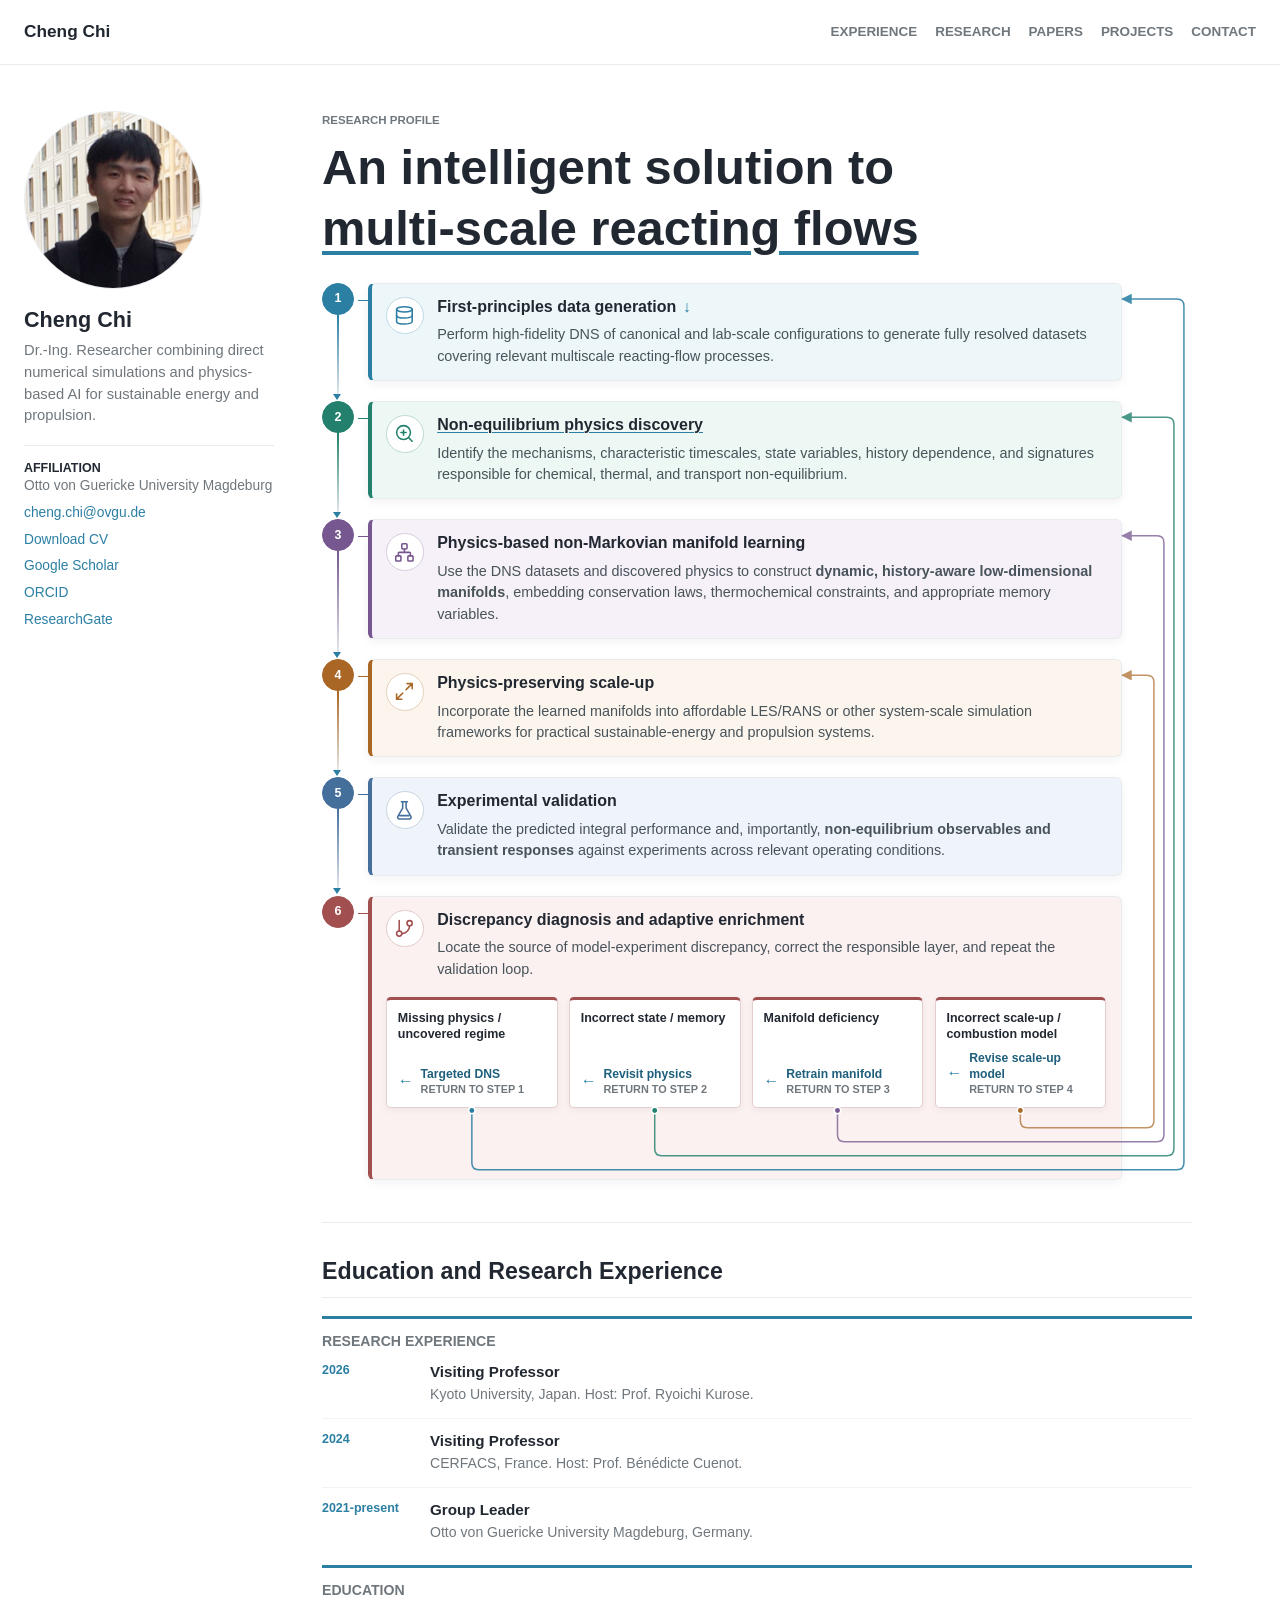
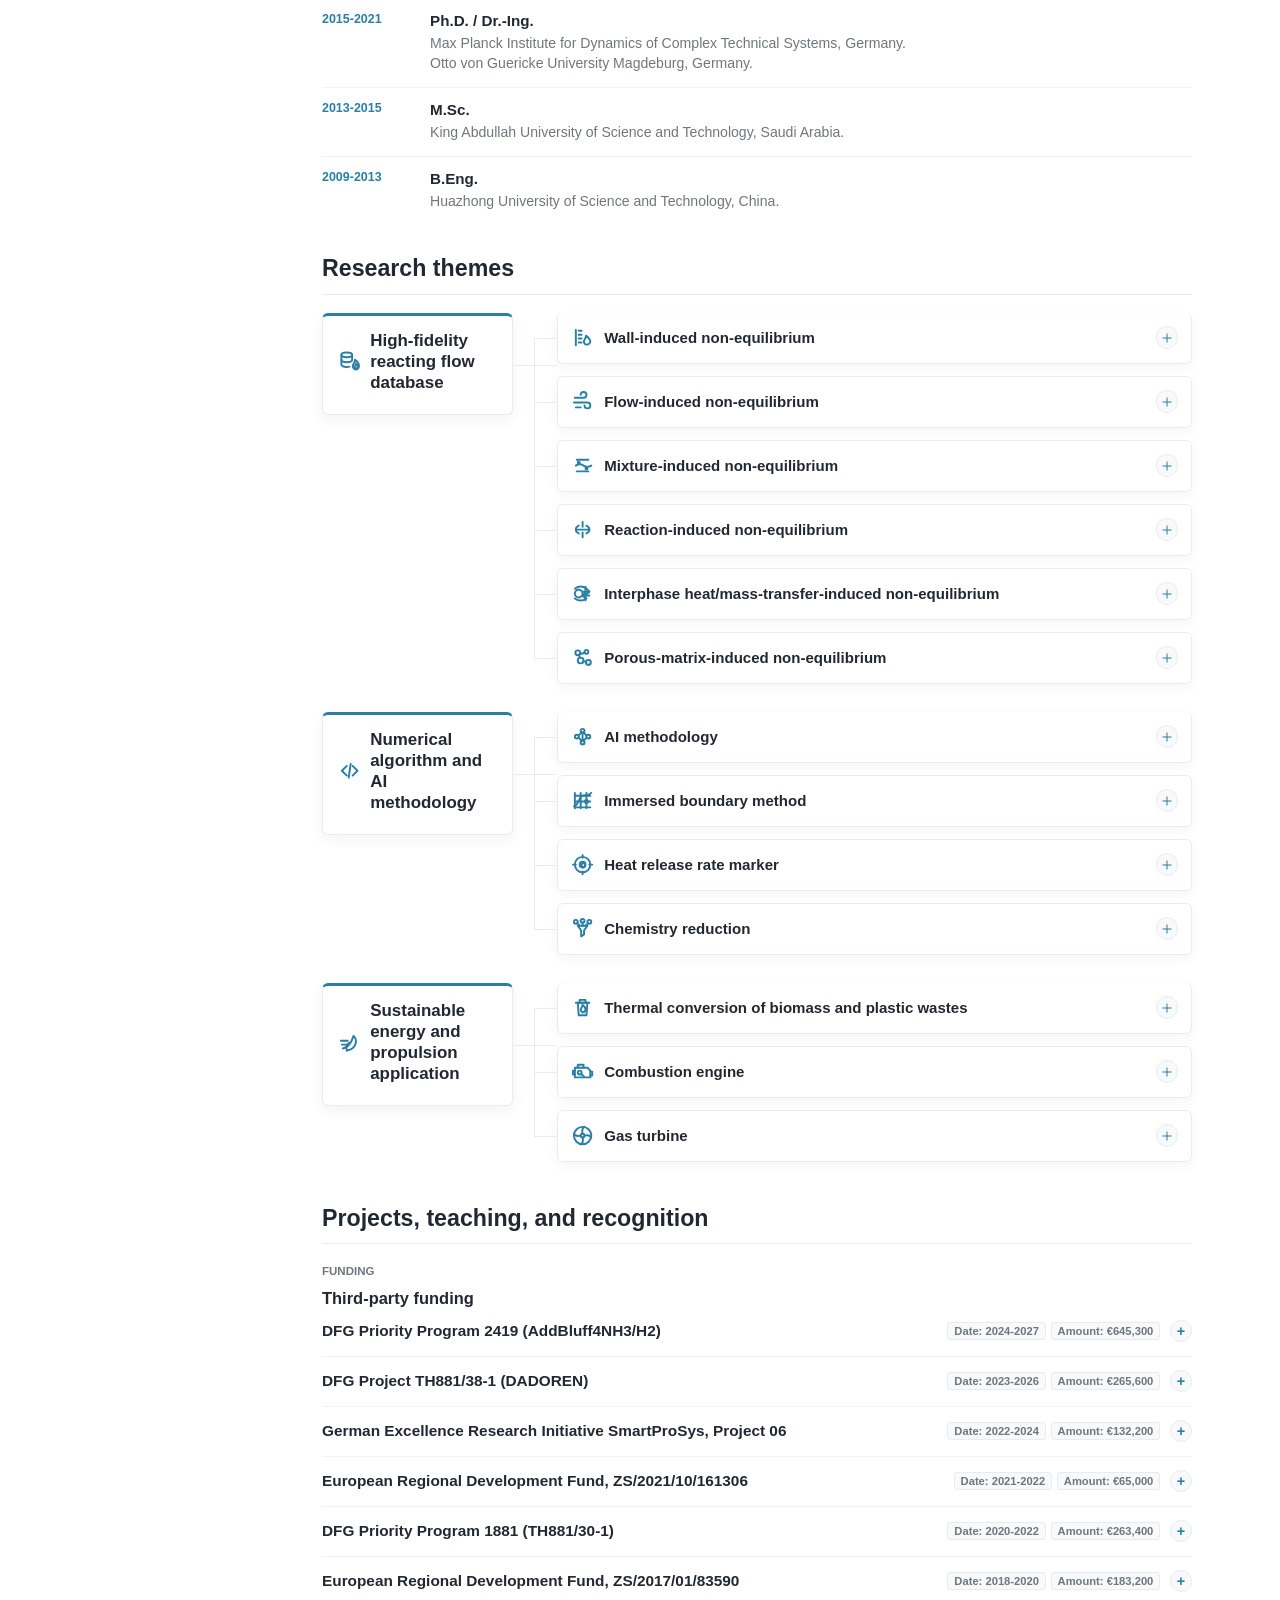
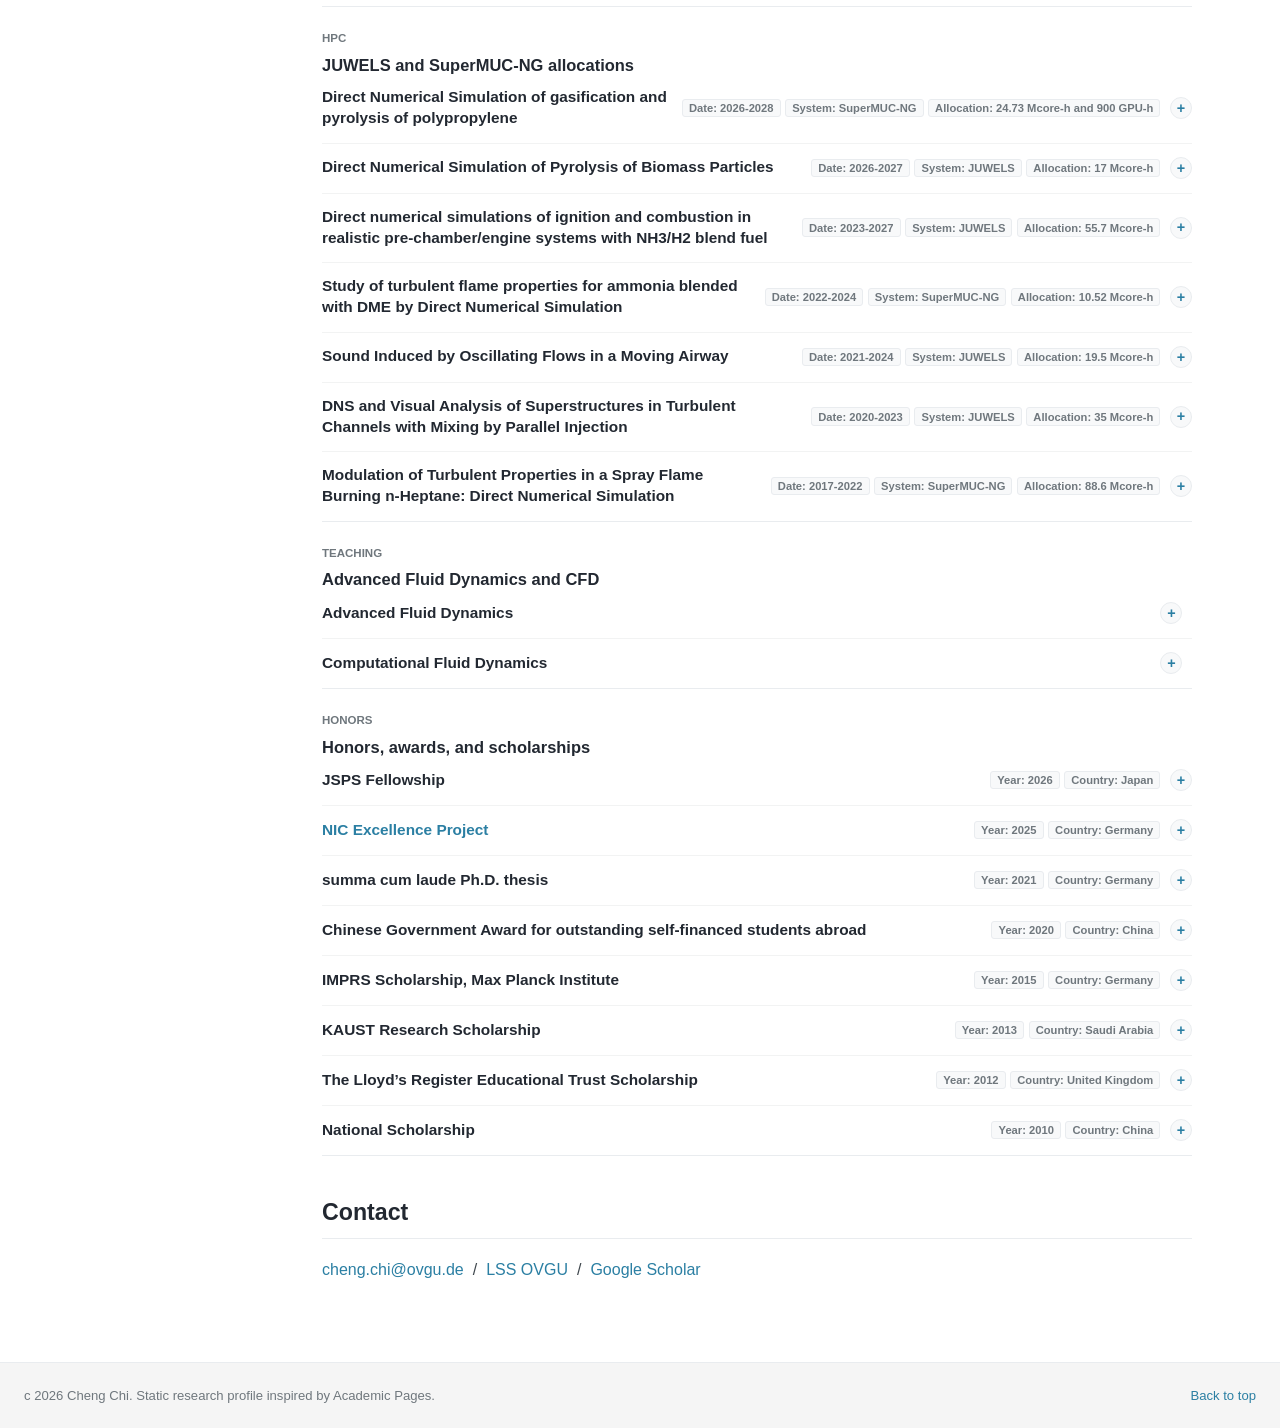
==== index.html @ 6d399048 "Remove methodology description Remove the introductory description beneath the Numerical algorithm a" ====
<!doctype html>
<html lang="en">
  <head>
    <meta charset="utf-8" />
    <meta name="viewport" content="width=device-width, initial-scale=1" />
    <title>Cheng Chi | AI-assisted Reacting Flows for Sustainable Energy and Propulsion</title>
    <meta
      name="description"
      content="Dr.-Ing. Cheng Chi develops AI-assisted approaches for reacting flows in sustainable energy and propulsion using direct numerical simulation, rare-event analysis, and physics-based AI."
    />
    <meta name="theme-color" content="#ffffff" />
    <meta property="og:title" content="Cheng Chi | AI-assisted Reacting Flows for Sustainable Energy and Propulsion" />
    <meta
      property="og:description"
      content="AI-assisted reacting-flow research combining high-fidelity simulation, non-equilibrium physics, and interpretable scientific AI."
    />
    <meta property="og:image" content="assets/profile-cheng-avatar-eye23.jpg?v=restored-20260811" />
    <link rel="stylesheet" href="styles.css?v=65" />
    <script src="script.js?v=69" defer></script>
  </head>
  <body>
    <svg class="icon-sprite" aria-hidden="true" focusable="false">
      <symbol id="icon-database-flow" viewBox="0 0 24 24">
        <ellipse cx="9" cy="5" rx="5.5" ry="2.5" />
        <path d="M3.5 5v5c0 1.4 2.5 2.5 5.5 2.5s5.5-1.1 5.5-2.5V5" />
        <path d="M3.5 10v5c0 1.4 2.5 2.5 5.5 2.5 1 0 1.9-.1 2.7-.4" />
        <path d="M17.5 20c-2.4-1.2-3-3.7-1.4-6 .9-1.2 1.5-2.3 1.4-4 2.5 1.8 4 4 4 6.3a4 4 0 0 1-4 3.7Z" />
        <path d="M17.8 19c-1-.7-1.1-1.9-.2-3.1.4-.6.8-1.1.8-1.8 1.1.9 1.7 1.8 1.7 2.8a2.1 2.1 0 0 1-2.3 2.1Z" />
      </symbol>
      <symbol id="icon-wall-flame" viewBox="0 0 24 24">
        <path d="M5 4v16" />
        <path d="M8 5h3M8 9h3M8 13h3M8 17h3" />
        <path d="M15 19c-1.7-1.1-2.2-3.1-.9-5.1.8-1.2 1.4-2.3 1.4-3.9 2.4 1.7 4.5 4 4.5 6.4A3.7 3.7 0 0 1 15 19Z" />
      </symbol>
      <symbol id="icon-particles" viewBox="0 0 24 24">
        <circle cx="9" cy="14" r="4" />
        <circle cx="17" cy="7" r="2" />
        <circle cx="18" cy="17" r="1.5" />
        <path d="M12.3 11.7 15.5 8.5M13 15.2l3.6 1" />
      </symbol>
      <symbol id="icon-interphase" viewBox="0 0 24 24">
        <circle cx="8" cy="12" r="4" />
        <path d="M15 5v14" />
        <path d="M4 7c4-3 8-3 12 0" />
        <path d="M4 17c4 3 8 3 12 0" />
        <path d="M12 10h7" />
        <path d="m16 7 3 3-3 3" />
        <path d="M19 14h-7" />
        <path d="m15 11-3 3 3 3" />
      </symbol>
      <symbol id="icon-flow" viewBox="0 0 24 24">
        <path d="M4 8h9a3 3 0 1 0-3-3" />
        <path d="M3 13h14a3 3 0 1 1-3 3" />
        <path d="M5 18h5" />
      </symbol>
      <symbol id="icon-mixture" viewBox="0 0 24 24">
        <path d="M6 6h12" />
        <path d="M5 12c3-2 5-2 8 0s5 2 8 0" />
        <path d="M6 18h12" />
        <circle cx="8" cy="9" r="1" />
        <circle cx="16" cy="15" r="1" />
      </symbol>
      <symbol id="icon-limit" viewBox="0 0 24 24">
        <path d="M12 4v5" />
        <path d="M12 15v5" />
        <path d="M5 12h14" />
        <path d="M8 8c-2 1-3 2.5-3 4s1 3 3 4" />
        <path d="M16 8c2 1 3 2.5 3 4s-1 3-3 4" />
      </symbol>
      <symbol id="icon-porous" viewBox="0 0 24 24">
        <circle cx="7" cy="7" r="2.5" />
        <circle cx="16" cy="6" r="2" />
        <circle cx="10" cy="15" r="3" />
        <circle cx="18" cy="17" r="2.5" />
        <path d="M9 8.5 14.2 7M8.4 9.2 9.2 12.2M12.8 15.7 15.8 16.4" />
      </symbol>
      <symbol id="icon-ai" viewBox="0 0 24 24">
        <circle cx="6" cy="12" r="2" />
        <circle cx="12" cy="6" r="2" />
        <circle cx="18" cy="12" r="2" />
        <circle cx="12" cy="18" r="2" />
        <path d="M8 11 11 7.5M13 7.5 16 11M8 13l3 3.5M13 16.5l3-3.5M12 8v8" />
      </symbol>
      <symbol id="icon-methods" viewBox="0 0 24 24">
        <path d="m9 7-5 5 5 5" />
        <path d="m15 7 5 5-5 5" />
        <path d="m13 5-2 14" />
      </symbol>
      <symbol id="icon-immersed-boundary" viewBox="0 0 24 24">
        <path d="M4 4v16M10 4v16M16 4v16M4 7h16M4 13h16M4 19h16" />
        <path d="M3 18c5-1 5-10 9-11 3-.8 5 1 9-3" />
        <circle cx="16" cy="13" r="1.6" />
      </symbol>
      <symbol id="icon-marker" viewBox="0 0 24 24">
        <circle cx="12" cy="12" r="8" />
        <circle cx="12" cy="12" r="3" />
        <path d="M12 2v3M12 19v3M2 12h3M19 12h3" />
        <path d="M12 15c-1.2-.8-1.5-2.2-.6-3.6.5-.7.8-1.3.8-2.1 1.4 1 2.3 2.2 2.3 3.4A2.5 2.5 0 0 1 12 15Z" />
      </symbol>
      <symbol id="icon-chemistry-reduction" viewBox="0 0 24 24">
        <circle cx="5" cy="5" r="2" />
        <circle cx="12" cy="4" r="2" />
        <circle cx="19" cy="5" r="2" />
        <path d="M6.5 6.4 9 9M12 6v3M17.5 6.4 15 9" />
        <path d="M7 9h10l-3.5 5v4l-3 2v-6Z" />
      </symbol>
      <symbol id="icon-application" viewBox="0 0 24 24">
        <path d="M5 19c4-1 7-4 9-8l2-5c2 2 3 5 2 8-1 4-5 7-9 7" />
        <path d="M9 21c-1-3 0-6 3-8" />
        <path d="M4 15h5" />
        <path d="M3 11h7" />
      </symbol>
      <symbol id="icon-waste-conversion" viewBox="0 0 24 24">
        <path d="M7 7h10l-1 13H8Z" />
        <path d="M9 7V4h6v3M5 7h14" />
        <path d="M12 17c-2-1.3-2.5-3.2-1.1-5 .7-.9 1-1.8 1-2.8 2 1.4 3.1 3 3.1 4.6 0 1.8-1.3 3.2-3 3.2Z" />
      </symbol>
      <symbol id="icon-engine" viewBox="0 0 24 24">
        <path d="M4 8h13l3 3v7H4Z" />
        <path d="M7 8V5h6v3M20 12h2v4h-2M4 11H2v4h2" />
        <circle cx="9" cy="13" r="2" />
        <path d="m10.5 14.5 3 2.5" />
      </symbol>
      <symbol id="icon-turbine" viewBox="0 0 24 24">
        <circle cx="12" cy="12" r="2" />
        <circle cx="12" cy="12" r="9" />
        <path d="M12 10c-1-4 0-6 2-7M14 12c4-1 6 0 7 2M12 14c1 4 0 6-2 7M10 12c-4 1-6 0-7-2" />
      </symbol>
    </svg>
    <a class="skip-link" href="#main">Skip to content</a>

    <header class="masthead site-header" data-header>
      <div class="masthead__inner-wrap">
        <a class="site-title" href="#top" aria-label="Cheng Chi home">
          Cheng Chi
        </a>

        <button class="nav-toggle" type="button" aria-expanded="false" aria-controls="site-nav" data-nav-toggle>
          <span class="nav-toggle-line"></span>
          <span class="nav-toggle-line"></span>
          <span class="nav-toggle-line"></span>
          <span class="visually-hidden">Menu</span>
        </button>

        <nav class="greedy-nav site-nav" id="site-nav" data-nav>
          <a href="#experience">Experience</a>
          <a href="#research">Research</a>
          <a href="#theme-publications">Papers</a>
          <a href="#projects">Projects</a>
          <a href="#contact">Contact</a>
        </nav>
      </div>
    </header>

    <main class="page-layout" id="main">
      <aside class="sidebar sticky" id="top" aria-label="Author profile">
        <div class="author__avatar">
          <img src="assets/profile-cheng-avatar-eye23.jpg?v=restored-20260811" alt="Portrait of Dr.-Ing. Cheng Chi" />
        </div>

        <div class="author__content">
          <h2 class="author__name">Cheng Chi</h2>
          <p class="author__bio">
            Dr.-Ing. Researcher combining direct numerical simulations and physics-based AI
            for sustainable energy and propulsion.
          </p>
        </div>

        <ul class="author__urls">
          <li><strong>Affiliation</strong><span>Otto von Guericke University Magdeburg</span></li>
          <li><a href="mailto:cheng.chi@ovgu.de">cheng.chi@ovgu.de</a></li>
          <li><a href="assets/Cheng-Chi-CV.pdf?v=restored-20260811">Download CV</a></li>
          <li><a href="https://scholar.google.com/citations?hl=en&amp;user=B3WmPUEAAAAJ">Google Scholar</a></li>
          <li><a href="https://orcid.org/0000-0002-8512-8876">ORCID</a></li>
          <li><a href="https://www.researchgate.net/profile/Cheng-Chi-20">ResearchGate</a></li>
        </ul>
      </aside>

      <article class="page archive">
        <header class="page__header">
          <p class="page__meta">Research profile</p>
          <h1 class="page__title">
            An intelligent solution to
            <button
              class="definition-trigger definition-trigger--title"
              type="button"
              aria-expanded="false"
              aria-controls="multiscale-definition"
              data-definition-trigger
            >
              multi-scale reacting flows
            </button>
          </h1>
          <div
            class="definition-popover definition-popover--profile"
            id="multiscale-definition"
            role="note"
            data-definition-panel
            hidden
          >
            <p>
              Reactive flow constitutes the physical foundation for
              <strong class="definition-highlight">sustainable energy and propulsion</strong>.
              Its multiscale nature introduces non-equilibrium processes that generate intermittent rare
              events, including extinction, reignition, abnormal pollutant emissions, extreme curvature,
              strain, and burning rates, making prediction and modeling especially challenging.
            </p>
          </div>
          <ol class="research-workflow" aria-label="Closed-loop research workflow">
            <li id="workflow-step-1">
              <span class="research-workflow__number">1</span>
              <a class="research-workflow__content research-workflow__content--link" href="#theme-noneq">
                <span class="research-workflow__icon" aria-hidden="true">
                  <svg viewBox="0 0 24 24" focusable="false"><ellipse cx="12" cy="5" rx="9" ry="3"></ellipse><path d="M3 5v14c0 1.7 4 3 9 3s9-1.3 9-3V5"></path><path d="M3 12c0 1.7 4 3 9 3s9-1.3 9-3"></path></svg>
                </span>
                <h2>First-principles data generation</h2>
                <p>Perform high-fidelity DNS of canonical and lab-scale configurations to generate fully resolved datasets covering relevant multiscale reacting-flow processes.</p>
              </a>
            </li>
            <li id="workflow-step-2">
              <span class="research-workflow__number">2</span>
              <div class="research-workflow__content">
                <span class="research-workflow__icon" aria-hidden="true">
                  <svg viewBox="0 0 24 24" focusable="false"><circle cx="11" cy="11" r="8"></circle><path d="m21 21-4.3-4.3"></path><path d="M8 11h6M11 8v6"></path></svg>
                </span>
                <h2>
                  <button
                    class="definition-trigger definition-trigger--workflow"
                    type="button"
                    aria-expanded="false"
                    aria-controls="nonequilibrium-definition"
                    data-definition-trigger
                  >
                    Non-equilibrium physics discovery
                  </button>
                </h2>
                <p>Identify the mechanisms, characteristic timescales, state variables, history dependence, and signatures responsible for chemical, thermal, and transport non-equilibrium.</p>
                <div
                  class="definition-popover definition-popover--workflow"
                  id="nonequilibrium-definition"
                  role="note"
                  data-definition-panel
                  hidden
                >
                  <p>
                    <strong>Non-equilibrium reacting flows:</strong> the fast-reaction (chemical-equilibrium)
                    assumption fails when the timescale of another physical process, such as convection or
                    diffusion, becomes comparable to or smaller than the flame timescale.
                  </p>
                  <figure class="definition-figure">
                    <img
                      src="assets/nonequilibrium-explanation.png?v=restored-20260811"
                      alt="Conceptual diagram showing turbulence, wall heat loss, pressure waves, spray mixing, flame state, chemical response, equilibrium manifold, non-equilibrium state, and forcing versus chemical timescales."
                    />
                  </figure>
                </div>
              </div>
            </li>
            <li id="workflow-step-3">
              <span class="research-workflow__number">3</span>
              <div class="research-workflow__content">
                <span class="research-workflow__icon" aria-hidden="true">
                  <svg viewBox="0 0 24 24" focusable="false"><rect x="9" y="2" width="6" height="6" rx="1"></rect><rect x="2" y="16" width="6" height="6" rx="1"></rect><rect x="16" y="16" width="6" height="6" rx="1"></rect><path d="M12 8v4M5 16v-3a1 1 0 0 1 1-1h12a1 1 0 0 1 1 1v3"></path></svg>
                </span>
                <h2>Physics-based non-Markovian manifold learning</h2>
                <p>Use the DNS datasets and discovered physics to construct <strong>dynamic, history-aware low-dimensional manifolds</strong>, embedding conservation laws, thermochemical constraints, and appropriate memory variables.</p>
              </div>
            </li>
            <li id="workflow-step-4">
              <span class="research-workflow__number">4</span>
              <div class="research-workflow__content">
                <span class="research-workflow__icon" aria-hidden="true">
                  <svg viewBox="0 0 24 24" focusable="false"><path d="M15 3h6v6M9 21H3v-6M21 3l-7 7M3 21l7-7"></path></svg>
                </span>
                <h2>Physics-preserving scale-up</h2>
                <p>Incorporate the learned manifolds into affordable LES/RANS or other system-scale simulation frameworks for practical sustainable-energy and propulsion systems.</p>
              </div>
            </li>
            <li>
              <span class="research-workflow__number">5</span>
              <div class="research-workflow__content">
                <span class="research-workflow__icon" aria-hidden="true">
                  <svg viewBox="0 0 24 24" focusable="false"><path d="M10 2v7.3L4.5 19a2 2 0 0 0 1.75 3h11.5a2 2 0 0 0 1.75-3L14 9.3V2"></path><path d="M8.5 2h7M6.5 18h11"></path></svg>
                </span>
                <h2>Experimental validation</h2>
                <p>Validate the predicted integral performance and, importantly, <strong>non-equilibrium observables and transient responses</strong> against experiments across relevant operating conditions.</p>
              </div>
            </li>
            <li class="research-workflow__diagnosis">
              <span class="research-workflow__number">6</span>
              <div class="research-workflow__content">
                <span class="research-workflow__icon" aria-hidden="true">
                  <svg viewBox="0 0 24 24" focusable="false"><path d="M6 3v12"></path><circle cx="6" cy="18" r="3"></circle><circle cx="18" cy="6" r="3"></circle><path d="M18 9a9 9 0 0 1-9 9"></path></svg>
                </span>
                <h2>Discrepancy diagnosis and adaptive enrichment</h2>
                <p>Locate the source of model-experiment discrepancy, correct the responsible layer, and repeat the validation loop.</p>
                <ul class="research-workflow__branches" aria-label="Corrective branches">
                  <li data-loop-return="workflow-step-1">
                    <strong>Missing physics / uncovered regime</strong>
                    <a class="research-workflow__return" href="#workflow-step-1" aria-label="Targeted DNS; return to Step 1">
                      <span class="research-workflow__return-action">Targeted DNS</span>
                      <span class="research-workflow__return-target">Return to Step 1</span>
                    </a>
                  </li>
                  <li data-loop-return="workflow-step-2">
                    <strong>Incorrect state / memory</strong>
                    <a class="research-workflow__return" href="#workflow-step-2" aria-label="Revisit physics; return to Step 2">
                      <span class="research-workflow__return-action">Revisit physics</span>
                      <span class="research-workflow__return-target">Return to Step 2</span>
                    </a>
                  </li>
                  <li data-loop-return="workflow-step-3">
                    <strong>Manifold deficiency</strong>
                    <a class="research-workflow__return" href="#workflow-step-3" aria-label="Retrain manifold; return to Step 3">
                      <span class="research-workflow__return-action">Retrain manifold</span>
                      <span class="research-workflow__return-target">Return to Step 3</span>
                    </a>
                  </li>
                  <li data-loop-return="workflow-step-4">
                    <strong>Incorrect scale-up / combustion model</strong>
                    <a class="research-workflow__return" href="#workflow-step-4" aria-label="Revise scale-up model; return to Step 4">
                      <span class="research-workflow__return-action">Revise scale-up model</span>
                      <span class="research-workflow__return-target">Return to Step 4</span>
                    </a>
                  </li>
                </ul>
              </div>
            </li>
          </ol>
        </header>

        <section class="page__content profile-summary" id="experience" aria-labelledby="experience-title">
          <h2 id="experience-title" class="archive__subtitle">Education and Research Experience</h2>
          <div class="profile-timeline-grid">
            <section class="profile-timeline" aria-labelledby="research-experience-title">
              <p class="taxonomy-card__label" id="research-experience-title">Research experience</p>
              <ol class="profile-timeline__list">
                <li>
                  <span class="profile-timeline__date">2026</span>
                  <div>
                    <h3>Visiting Professor</h3>
                    <p>Kyoto University, Japan. Host: Prof. Ryoichi Kurose.</p>
                  </div>
                </li>
                <li>
                  <span class="profile-timeline__date">2024</span>
                  <div>
                    <h3>Visiting Professor</h3>
                    <p>CERFACS, France. Host: Prof. Bénédicte Cuenot.</p>
                  </div>
                </li>
                <li>
                  <span class="profile-timeline__date">2021-present</span>
                  <div>
                    <h3>Group Leader</h3>
                    <p>Otto von Guericke University Magdeburg, Germany.</p>
                  </div>
                </li>
              </ol>
            </section>

            <section class="profile-timeline" aria-labelledby="education-title">
              <p class="taxonomy-card__label" id="education-title">Education</p>
              <ol class="profile-timeline__list">
                <li>
                  <span class="profile-timeline__date">2015-2021</span>
                  <div>
                    <h3>Ph.D. / Dr.-Ing.</h3>
                    <p>Max Planck Institute for Dynamics of Complex Technical Systems, Germany.</p>
                    <p>Otto von Guericke University Magdeburg, Germany.</p>
                  </div>
                </li>
                <li>
                  <span class="profile-timeline__date">2013-2015</span>
                  <div>
                    <h3>M.Sc.</h3>
                    <p>King Abdullah University of Science and Technology, Saudi Arabia.</p>
                  </div>
                </li>
                <li>
                  <span class="profile-timeline__date">2009-2013</span>
                  <div>
                    <h3>B.Eng.</h3>
                    <p>Huazhong University of Science and Technology, China.</p>
                  </div>
                </li>
              </ol>
            </section>
          </div>
        </section>

        <section class="page__content" id="research" aria-labelledby="research-title">
          <h2 id="research-title" class="archive__subtitle">Research themes</h2>

          <div class="research-map" aria-label="Structured research themes">
            <section class="research-domain research-domain--primary" aria-labelledby="theme-noneq">
              <div class="research-domain__header">
                <h3 id="theme-noneq" class="theme-title">
                  <svg class="theme-icon" aria-hidden="true"><use href="#icon-database-flow"></use></svg>
                  High-fidelity reacting flow database
                </h3>
              </div>

              <div class="research-branches research-branches--papers" id="theme-publications" aria-label="Non-equilibrium process categories with journal articles">
                <article class="research-branch research-branch--with-papers" id="theme-wall-flame">
                  <p class="research-branch__axis">Wall-induced non-equilibrium</p>
                  <div class="research-branch__heading">
                    <svg class="theme-icon" aria-hidden="true"><use href="#icon-wall-flame"></use></svg>
                    <span class="research-branch__icon-rule" aria-hidden="true"></span>
                    <div class="research-branch__heading-text">
                      <h4>Flame-wall interactions</h4>
                      <p><span>Small timescale:</span> wall thermal diffusion.</p>
                    </div>
                  </div>
                  <figure class="research-branch__media">
                    <img
                      src="assets/reactchannel-flame-wall.webp?v=restored-20260811"
                      alt="Animated simulation of a turbulent reacting channel flame interacting with walls."
                      loading="lazy"
                      decoding="async"
                    />
                  </figure>
                  <p class="research-branch__resource">
                    <a href="https://blastnet.github.io/premixdflame_nh3h2air_quenching" target="_blank" rel="noopener">
                      BLASTNet NH3/H2/air flame-quenching dataset
                    </a>
                  </p>
                  <details class="theme-papers" aria-label="Flame-wall interaction journal articles">
                    <summary class="theme-papers__summary">Journal articles <span>7</span></summary>
                    <div class="list__item"><article class="archive__item" data-paper-index="1"><p class="page__meta">2026</p><h5 class="archive__item-title">Turbulent flame-wall interaction: dynamics of flame thickness and combustion regime.</h5><p class="archive__item-excerpt"><em>Journal of Fluid Mechanics</em>. <a class="paper-link" href="https://doi.org/10.1017/jfm.2026.11189" target="_blank" rel="noopener">Paper</a></p></article></div>
                    <div class="list__item"><article class="archive__item" data-paper-index="2"><p class="page__meta">2025</p><h5 class="archive__item-title">A flame marker for ammonia/hydrogen/air premixed flames during flame/wall interactions.</h5><p class="archive__item-excerpt"><em>Proceedings of the Combustion Institute</em>. <a class="paper-link" href="https://doi.org/10.1016/j.proci.2025.105935" target="_blank" rel="noopener">Paper</a></p></article></div>
                    <div class="list__item"><article class="archive__item" data-paper-index="4"><p class="page__meta">2024</p><h5 class="archive__item-title">Flame dynamic insights into emission characteristics of NH3/H2/air combustion in turbulent boundary layers.</h5><p class="archive__item-excerpt"><em>Combustion and Flame</em>. <a class="paper-link" href="https://doi.org/10.1016/j.combustflame.2024.113723" target="_blank" rel="noopener">Paper</a></p></article></div>
                    <div class="list__item"><article class="archive__item" data-paper-index="5"><p class="page__meta">2024</p><h5 class="archive__item-title">Effect of differential diffusion on head-on quenching of premixed NH3/H2/air flames within turbulent boundary layers.</h5><p class="archive__item-excerpt"><em>Proceedings of the Combustion Institute</em>. <a class="paper-link" href="https://doi.org/10.1016/j.proci.2024.105276" target="_blank" rel="noopener">Paper</a></p></article></div>
                    <div class="list__item"><article class="archive__item" data-paper-index="3"><p class="page__meta">2025</p><h5 class="archive__item-title">A numerical study of the stagnation flow premixed lean hydrogen/air flame stabilized at the wall with the focus on NO emission and flame-solid interaction.</h5><p class="archive__item-excerpt"><em>Journal of Thermal Science</em>. <a class="paper-link" href="https://scholar.google.com/scholar?q=%22A+numerical+study+of+the+stagnation+flow+premixed+lean+hydrogen%2Fair+flame+stabilized+at+the+wall+with+the+focus+on+NO+emission+and+flame-solid+interaction%22" target="_blank" rel="noopener">Paper</a></p></article></div>
                    <div class="list__item"><article class="archive__item" data-paper-index="6"><p class="page__meta">2023</p><h5 class="archive__item-title">Numerical investigation on the Head-on Quenching (HoQ) of laminar premixed lean to stoichiometric ammonia-hydrogen-air flames.</h5><p class="archive__item-excerpt"><em>Flow, Turbulence and Combustion</em>. <a class="paper-link" href="https://scholar.google.com/scholar?q=%22Numerical+investigation+on+the+Head-on+Quenching+of+laminar+premixed+lean+to+stoichiometric+ammonia-hydrogen-air+flames%22" target="_blank" rel="noopener">Paper</a></p></article></div>
                    <div class="list__item"><article class="archive__item" data-paper-index="12"><p class="page__meta">2023</p><h5 class="archive__item-title">Interaction of a turbulent flame with the very-large-scale structures in a channel flow.</h5><p class="archive__item-excerpt"><em>European Journal of Mechanics / B Fluids</em>. <a class="paper-link" href="https://doi.org/10.1016/j.euromechflu.2023.05.008" target="_blank" rel="noopener">Paper</a></p></article></div>
                  </details>
                </article>

                <article class="research-branch research-branch--with-papers" id="theme-flow">
                  <p class="research-branch__axis">Flow-induced non-equilibrium</p>
                  <div class="research-branch__heading">
                    <svg class="theme-icon" aria-hidden="true"><use href="#icon-flow"></use></svg>
                    <span class="research-branch__icon-rule" aria-hidden="true"></span>
                    <div class="research-branch__heading-text">
                      <h4>High-Karlovitz-number flames</h4>
                      <p><span>Small timescale:</span> Kolmogorov-scale turbulent motion.</p>
                    </div>
                  </div>
                  <figure class="research-branch__media research-branch__media--movies high-ka-movies" aria-label="High- and low-Karlovitz flame evolution at different Reynolds numbers">
                    <div class="high-ka-movies__grid">
                      <div class="high-ka-movies__item high-ka-movies__item--high-high">
                        <img src="assets/high-ka-movies/highka-highre.webp?v=restored-20260811" alt="High-Karlovitz, high-Reynolds-number flame evolution." loading="lazy" decoding="async" />
                        <span>High Ka / High Re</span>
                      </div>
                      <div class="high-ka-movies__item high-ka-movies__item--high-low">
                        <img src="assets/high-ka-movies/highka-lowre.webp?v=restored-20260811" alt="High-Karlovitz, low-Reynolds-number flame evolution." loading="lazy" decoding="async" />
                        <span>High Ka / Low Re</span>
                      </div>
                      <div class="high-ka-movies__item high-ka-movies__item--low-high">
                        <img src="assets/high-ka-movies/lowka-highre.webp?v=restored-20260811" alt="Low-Karlovitz, high-Reynolds-number flame evolution." loading="lazy" decoding="async" />
                        <span>Low Ka / High Re</span>
                      </div>
                      <div class="high-ka-movies__item high-ka-movies__item--low-low">
                        <img src="assets/high-ka-movies/lowka-lowre.webp?v=restored-20260811" alt="Low-Karlovitz, low-Reynolds-number flame evolution." loading="lazy" decoding="async" />
                        <span>Low Ka / Low Re</span>
                      </div>
                    </div>
                  </figure>
                  <details class="theme-papers" aria-label="Flow-induced non-equilibrium journal articles">
                    <summary class="theme-papers__summary">Journal articles <span>7</span></summary>
                    <div class="list__item"><article class="archive__item" data-paper-index="19"><p class="page__meta">2026</p><h5 class="archive__item-title">Local extinction characteristics of turbulent premixed H2/air flame under sub-atmospheric pressure conditions: a DNS study.</h5><p class="archive__item-excerpt"><em>Combustion and Flame</em>. <a class="paper-link" href="https://doi.org/10.1016/j.combustflame.2025.114580" target="_blank" rel="noopener">Paper</a></p></article></div>
                    <div class="list__item"><article class="archive__item" data-paper-index="18"><p class="page__meta">2022</p><h5 class="archive__item-title">Effects of molecular diffusion modeling on turbulent premixed NH3/H2/air flames.</h5><p class="archive__item-excerpt"><em>Proceedings of the Combustion Institute</em>. <a class="paper-link" href="https://doi.org/10.1016/j.proci.2022.08.074" target="_blank" rel="noopener">Paper</a></p></article></div>
                    <div class="list__item"><article class="archive__item" data-paper-index="25"><p class="page__meta">2018</p><h5 class="archive__item-title">Direct numerical simulations of hotspot-induced ignition in homogeneous hydrogen-air pre-mixtures and ignition spot tracking.</h5><p class="archive__item-excerpt"><em>Flow, Turbulence and Combustion</em>. <a class="paper-link" href="https://scholar.google.com/scholar?q=%22Direct+numerical+simulations+of+hotspot-induced+ignition+in+homogeneous+hydrogen-air+pre-mixtures+and+ignition+spot+tracking%22" target="_blank" rel="noopener">Paper</a></p></article></div>
                    <div class="list__item"><article class="archive__item" data-paper-index="11"><p class="page__meta">2025</p><h5 class="archive__item-title">Detached eddy simulation (DES) of a turbulent premixed flame stabilized on a bluff body.</h5><p class="archive__item-excerpt"><em>Proceedings in Applied Mathematics and Mechanics</em>. <a class="paper-link" href="https://scholar.google.com/scholar?q=%22Detached+eddy+simulation+of+a+turbulent+premixed+flame+stabilized+on+a+bluff+body%22" target="_blank" rel="noopener">Paper</a></p></article></div>
                    <div class="list__item"><article class="archive__item" data-paper-index="21"><p class="page__meta">2024</p><h5 class="archive__item-title">Effects of cryogenic temperature on turbulent premixed hydrogen/air flames.</h5><p class="archive__item-excerpt"><em>Proceedings of the Combustion Institute</em>. <a class="paper-link" href="https://doi.org/10.1016/j.proci.2024.105749" target="_blank" rel="noopener">Paper</a></p></article></div>
                    <div class="list__item"><article class="archive__item" data-paper-index="22"><p class="page__meta">2024</p><h5 class="archive__item-title">Direct numerical simulations of turbulent premixed cool flames: Global and local flame dynamics analysis.</h5><p class="archive__item-excerpt"><em>Combustion and Flame</em>. <a class="paper-link" href="https://doi.org/10.1016/j.combustflame.2024.113759" target="_blank" rel="noopener">Paper</a></p></article></div>
                    <div class="list__item"><article class="archive__item" data-paper-index="23"><p class="page__meta">2024</p><h5 class="archive__item-title">Temperature effect on turbulent burning velocity of lean premixed hydrogen/air flames.</h5><p class="archive__item-excerpt"><em>Physics of Fluids</em>. <a class="paper-link" href="https://scholar.google.com/scholar?q=%22Temperature+effect+on+turbulent+burning+velocity+of+lean+premixed+hydrogen%2Fair+flames%22" target="_blank" rel="noopener">Paper</a></p></article></div>
                  </details>
                </article>

                <article class="research-branch research-branch--with-papers" id="theme-mixture">
                  <p class="research-branch__axis">Mixture-induced non-equilibrium</p>
                  <div class="research-branch__heading">
                    <svg class="theme-icon" aria-hidden="true"><use href="#icon-mixture"></use></svg>
                    <span class="research-branch__icon-rule" aria-hidden="true"></span>
                    <div class="research-branch__heading-text">
                      <h4>Stratified flames</h4>
                      <p><span>Small timescale:</span> species and molecular diffusion.</p>
                    </div>
                  </div>
                  <figure class="research-branch__media research-branch__media--movies stratified-movies" aria-label="Evolution of five stratified-flame cases">
                    <div class="stratified-movies__grid">
                      <div class="stratified-movies__item">
                        <video src="assets/stratified-movies/case-a.mp4?v=restored-20260811" autoplay muted loop playsinline preload="metadata" aria-label="Stratified flame Case A"></video>
                        <span>Case A</span>
                      </div>
                      <div class="stratified-movies__item">
                        <video src="assets/stratified-movies/case-b.mp4?v=restored-20260811" autoplay muted loop playsinline preload="metadata" aria-label="Stratified flame Case B"></video>
                        <span>Case B</span>
                      </div>
                      <div class="stratified-movies__item">
                        <video src="assets/stratified-movies/case-c.mp4?v=restored-20260811" autoplay muted loop playsinline preload="metadata" aria-label="Stratified flame Case C"></video>
                        <span>Case C</span>
                      </div>
                      <div class="stratified-movies__item">
                        <video src="assets/stratified-movies/case-d.mp4?v=restored-20260811" autoplay muted loop playsinline preload="metadata" aria-label="Stratified flame Case D"></video>
                        <span>Case D</span>
                      </div>
                      <div class="stratified-movies__item">
                        <video src="assets/stratified-movies/case-e.mp4?v=restored-20260811" autoplay muted loop playsinline preload="metadata" aria-label="Stratified flame Case E"></video>
                        <span>Case E</span>
                      </div>
                    </div>
                  </figure>
                  <details class="theme-papers" aria-label="Mixture-induced non-equilibrium journal articles">
                    <summary class="theme-papers__summary">Journal articles <span>4</span></summary>
                    <div class="list__item"><article class="archive__item" data-paper-index="15"><p class="page__meta">2025</p><h5 class="archive__item-title">Reactivity stratified flame to enhance ammonia combustion with hydrogen: Effects of temperature, pressure, downstream mixture, and molecular diffusion.</h5><p class="archive__item-excerpt"><em>Proceedings of the Combustion Institute</em>. <a class="paper-link" href="https://doi.org/10.1016/j.proci.2025.105907" target="_blank" rel="noopener">Paper</a></p></article></div>
                    <div class="list__item"><article class="archive__item" data-paper-index="16"><p class="page__meta">2024</p><h5 class="archive__item-title">Revisiting performance of reactivity stratification with hydrogen addition for ammonia combustion.</h5><p class="archive__item-excerpt"><em>Proceedings of the Combustion Institute</em>. <a class="paper-link" href="https://doi.org/10.1016/j.proci.2024.105381" target="_blank" rel="noopener">Paper</a></p></article></div>
                    <div class="list__item"><article class="archive__item" data-paper-index="17"><p class="page__meta">2023</p><h5 class="archive__item-title">DNS study on reactivity stratification with prechamber H2/air turbulent jet flame to enhance NH3/air combustion in gas engines.</h5><p class="archive__item-excerpt"><em>Fuel</em>. <a class="paper-link" href="https://doi.org/10.1016/j.fuel.2023.128387" target="_blank" rel="noopener">Paper</a></p></article></div>
                    <div class="list__item"><article class="archive__item" data-paper-index="24"><p class="page__meta">2022</p><h5 class="archive__item-title">Transient ignition of premixed methane/air mixtures by a pre-chamber hot jet: A DNS study.</h5><p class="archive__item-excerpt"><em>Flow, Turbulence and Combustion</em>. <a class="paper-link" href="https://scholar.google.com/scholar?q=%22Transient+ignition+of+premixed+methane%2Fair+mixtures+by+a+pre-chamber+hot+jet%3A+A+DNS+study%22" target="_blank" rel="noopener">Paper</a></p></article></div>
                  </details>
                </article>

                <article class="research-branch research-branch--with-papers" id="theme-reaction">
                  <p class="research-branch__axis">Reaction-induced non-equilibrium</p>
                  <div class="research-branch__heading">
                    <svg class="theme-icon" aria-hidden="true"><use href="#icon-limit"></use></svg>
                    <span class="research-branch__icon-rule" aria-hidden="true"></span>
                    <div class="research-branch__heading-text">
                      <h4>Flames near flammability limits</h4>
                      <p><span>Large timescale:</span> flame propagation.</p>
                    </div>
                  </div>
                  <details class="theme-papers" aria-label="Reaction-induced non-equilibrium journal articles">
                    <summary class="theme-papers__summary">Journal articles <span>1</span></summary>
                    <div class="list__item"><article class="archive__item" data-paper-index="20"><p class="page__meta">2026</p><h5 class="archive__item-title">Ultra-lean diffusion-controlled 2D premixed hydrogen/air flames.</h5><p class="archive__item-excerpt"><em>Proceedings of the Combustion Institute</em>. <a class="paper-link" href="https://doi.org/10.1016/j.proci.2026.106078" target="_blank" rel="noopener">Paper</a></p></article></div>
                  </details>
                </article>

                <article class="research-branch research-branch--with-papers" id="theme-interphase">
                  <p class="research-branch__axis">Interphase heat/mass-transfer-induced non-equilibrium</p>
                  <div class="research-branch__heading">
                    <svg class="theme-icon" aria-hidden="true"><use href="#icon-interphase"></use></svg>
                    <span class="research-branch__icon-rule" aria-hidden="true"></span>
                    <div class="research-branch__heading-text">
                      <h4>Interphase heat/mass transfer</h4>
                      <p><span>Small timescale:</span> particle size/shape evolution and fluid-solid thermal/species exchange.</p>
                    </div>
                  </div>
                  <details class="theme-papers" aria-label="Interphase heat/mass-transfer-induced non-equilibrium journal articles">
                    <summary class="theme-papers__summary">Journal articles <span>4</span></summary>
                    <div class="list__item"><article class="archive__item" data-paper-index="10"><p class="page__meta">2025</p><h5 class="archive__item-title">A generalized memory effect in fluid/flame dynamics due to unsteady events.</h5><p class="archive__item-excerpt"><em>Particuology</em>. <a class="paper-link" href="https://doi.org/10.1016/j.partic.2025.05.021" target="_blank" rel="noopener">Paper</a></p></article></div>
                    <div class="list__item"><article class="archive__item" data-paper-index="7"><p class="page__meta">2023</p><h5 class="archive__item-title">Direct numerical simulations of polypropylene gasification in supercritical water.</h5><p class="archive__item-excerpt"><em>Physics of Fluids</em>. <a class="paper-link" href="https://doi.org/10.1063/5.0155831" target="_blank" rel="noopener">Paper</a></p></article></div>
                    <div class="list__item"><article class="archive__item" data-paper-index="8"><p class="page__meta">2022</p><h5 class="archive__item-title">Fully resolved direct numerical simulation of single coal particle gasification in supercritical water.</h5><p class="archive__item-excerpt"><em>Fuel</em>. <a class="paper-link" href="https://doi.org/10.1016/j.fuel.2022.125474" target="_blank" rel="noopener">Paper</a></p></article></div>
                    <div class="list__item"><article class="archive__item" data-paper-index="9"><p class="page__meta">2022</p><h5 class="archive__item-title">Interface-resolved direct numerical simulations of interphase momentum, heat, and mass transfer in supercritical water gasification of coal.</h5><p class="archive__item-excerpt"><em>Physics of Fluids</em>. <a class="paper-link" href="https://doi.org/10.1063/5.0122481" target="_blank" rel="noopener">Paper</a></p></article></div>
                  </details>
                </article>

                <article class="research-branch research-branch--with-papers" id="theme-porous">
                  <p class="research-branch__axis">Porous-matrix-induced non-equilibrium</p>
                  <div class="research-branch__heading">
                    <svg class="theme-icon" aria-hidden="true"><use href="#icon-porous"></use></svg>
                    <span class="research-branch__icon-rule" aria-hidden="true"></span>
                    <div class="research-branch__heading-text">
                      <h4>Porous-matrix reacting transport</h4>
                      <p><span>Small timescale:</span> pore-scale transport and matrix heat/mass exchange.</p>
                    </div>
                  </div>
                  <details class="theme-papers" aria-label="Porous-matrix-induced non-equilibrium journal articles">
                    <summary class="theme-papers__summary">Journal articles <span>2</span></summary>
                    <div class="list__item"><article class="archive__item" data-paper-index="35"><p class="page__meta">2024</p><h5 class="archive__item-title">A parameter-free and monolithic approach for multiscale simulations of flows, transport, and chemical reactions in porous media.</h5><p class="archive__item-excerpt"><em>Journal of Computational Physics</em>. <a class="paper-link" href="https://doi.org/10.1016/j.jcp.2024.113203" target="_blank" rel="noopener">Paper</a></p></article></div>
                    <div class="list__item"><article class="archive__item" data-paper-index="36"><p class="page__meta">2024</p><h5 class="archive__item-title">A one-domain pore-resolved approach for multiphase flows in porous media.</h5><p class="archive__item-excerpt"><em>Physics of Fluids</em>. <a class="paper-link" href="https://scholar.google.com/scholar?q=%22A+one-domain+pore-resolved+approach+for+multiphase+flows+in+porous+media%22" target="_blank" rel="noopener">Paper</a></p></article></div>
                  </details>
                </article>

              </div>
            </section>

            <section class="research-domain research-domain--with-papers" aria-labelledby="theme-methodology">
              <div class="research-domain__header">
                <h3 id="theme-methodology" class="theme-title">
                  <svg class="theme-icon" aria-hidden="true"><use href="#icon-methods"></use></svg>
                  Numerical algorithm and AI methodology
                </h3>
              </div>
              <div class="research-branches research-branches--papers" aria-label="Numerical algorithm and AI methodology sub-themes">
                <article class="research-branch research-branch--with-papers" id="theme-ai-methodology">
                  <p class="research-branch__axis">Learning and reduced-order modeling</p>
                  <div class="research-branch__heading research-branch__heading--method">
                    <svg class="theme-icon" aria-hidden="true"><use href="#icon-ai"></use></svg>
                    <span class="research-branch__icon-rule" aria-hidden="true"></span>
                    <div class="research-branch__heading-text">
                      <h4>AI methodology</h4>
                      <p>Physics-based learning, dynamic non-Markovian manifolds, neural reduced-order models, and multiscale data decomposition.</p>
                    </div>
                  </div>
                  <details class="theme-papers" aria-label="AI methodology journal articles">
                    <summary class="theme-papers__summary">Journal articles <span>7</span></summary>
                    <div class="list__item"><article class="archive__item" data-paper-index="26"><p class="page__meta">2026</p><h5 class="archive__item-title">Chemical reaction neural networks for semi-detailed kinetics including the influence of inorganics and secondary reactions during cellulose pyrolysis.</h5><p class="archive__item-excerpt"><em>Energy Conversion and Management</em>. <a class="paper-link" href="https://doi.org/10.1016/j.enconman.2025.120655" target="_blank" rel="noopener">Paper</a></p></article></div>
                    <div class="list__item"><article class="archive__item" data-paper-index="38"><p class="page__meta">2023</p><h5 class="archive__item-title">Autonomous particles for in-situ-friendly flow map sampling.</h5><p class="archive__item-excerpt"><em>Proceedings of the Conference on Vision, Modeling, and Visualization</em>. <a class="paper-link" href="https://scholar.google.com/scholar?q=%22Autonomous+particles+for+in-situ-friendly+flow+map+sampling%22" target="_blank" rel="noopener">Paper</a></p></article></div>
                    <div class="list__item"><article class="archive__item" data-paper-index="37"><p class="page__meta">2023</p><h5 class="archive__item-title">Direct numerical simulation of the transitional airflow in a patient-specific larynx during exhalation.</h5><p class="archive__item-excerpt"><em>Computers and Fluids</em>. <a class="paper-link" href="https://doi.org/10.1016/j.compfluid.2023.105819" target="_blank" rel="noopener">Paper</a></p></article></div>
                    <div class="list__item"><article class="archive__item" data-paper-index="29"><p class="page__meta">2022</p><h5 class="archive__item-title">Data-driven discovery of heat release rate markers for premixed NH3/H2/air flames using physics-informed machine learning.</h5><p class="archive__item-excerpt"><em>Fuel</em>. <a class="paper-link" href="https://doi.org/10.1016/j.fuel.2022.125508" target="_blank" rel="noopener">Paper</a></p></article></div>
                    <div class="list__item"><article class="archive__item" data-paper-index="30"><p class="page__meta">2022</p><h5 class="archive__item-title">Efficient premixed turbulent combustion simulations using flamelet manifold neural networks: A priori and a posteriori assessment.</h5><p class="archive__item-excerpt"><em>Combustion and Flame</em>. <a class="paper-link" href="https://doi.org/10.1016/j.combustflame.2022.112325" target="_blank" rel="noopener">Paper</a></p></article></div>
                    <div class="list__item"><article class="archive__item" data-paper-index="13"><p class="page__meta">2022</p><h5 class="archive__item-title">Identification and analysis of very-large-scale turbulent motions using multiscale proper orthogonal decomposition.</h5><p class="archive__item-excerpt"><em>Physical Review Fluids</em>. <a class="paper-link" href="https://doi.org/10.1103/physrevfluids.7.084603" target="_blank" rel="noopener">Paper</a></p></article></div>
                    <div class="list__item"><article class="archive__item" data-paper-index="31"><p class="page__meta">2021</p><h5 class="archive__item-title">On-the-fly artificial neural network for chemical kinetics in direct numerical simulations of premixed combustion.</h5><p class="archive__item-excerpt"><em>Combustion and Flame</em>. <a class="paper-link" href="https://doi.org/10.1016/j.combustflame.2020.12.038" target="_blank" rel="noopener">Paper</a></p></article></div>
                  </details>
                </article>

                <article class="research-branch research-branch--with-papers" id="theme-immersed-boundary">
                  <p class="research-branch__axis">Interface-resolved algorithms</p>
                  <div class="research-branch__heading research-branch__heading--method">
                    <svg class="theme-icon" aria-hidden="true"><use href="#icon-immersed-boundary"></use></svg>
                    <span class="research-branch__icon-rule" aria-hidden="true"></span>
                    <div class="research-branch__heading-text">
                      <h4>Immersed boundary method</h4>
                      <p>Ghost-cell formulations for incompressible, compressible, and reacting flows with conjugate interphase transport.</p>
                    </div>
                  </div>
                  <details class="theme-papers" aria-label="Immersed boundary method journal articles">
                    <summary class="theme-papers__summary">Journal articles <span>4</span></summary>
                    <div class="list__item"><article class="archive__item" data-paper-index="34"><p class="page__meta">2025</p><h5 class="archive__item-title">A ghost-cell immersed boundary method for reacting flow simulations with conjugate heat transfer.</h5><p class="archive__item-excerpt"><em>Journal of Computational Physics</em>. <a class="paper-link" href="https://doi.org/10.1016/j.jcp.2025.114399" target="_blank" rel="noopener">Paper</a></p></article></div>
                    <div class="list__item"><article class="archive__item" data-paper-index="39"><p class="page__meta">2022</p><h5 class="archive__item-title">A directional ghost-cell immersed boundary method for low Mach number reacting flows with interphase heat and mass transfer.</h5><p class="archive__item-excerpt"><em>Journal of Computational Physics</em>. <a class="paper-link" href="https://doi.org/10.1016/j.jcp.2022.111447" target="_blank" rel="noopener">Paper</a></p></article></div>
                    <div class="list__item"><article class="archive__item" data-paper-index="41"><p class="page__meta">2020</p><h5 class="archive__item-title">A directional ghost-cell immersed boundary method for incompressible flows.</h5><p class="archive__item-excerpt"><em>Journal of Computational Physics</em>. <a class="paper-link" href="https://doi.org/10.1016/j.jcp.2019.109122" target="_blank" rel="noopener">Paper</a></p></article></div>
                    <div class="list__item"><article class="archive__item" data-paper-index="42"><p class="page__meta">2017</p><h5 class="archive__item-title">An improved ghost-cell immersed boundary method for compressible flow simulations.</h5><p class="archive__item-excerpt"><em>International Journal for Numerical Methods in Fluids</em>. <a class="paper-link" href="https://scholar.google.com/scholar?q=%22An+improved+ghost-cell+immersed+boundary+method+for+compressible+flow+simulations%22" target="_blank" rel="noopener">Paper</a></p></article></div>
                  </details>
                </article>

                <article class="research-branch research-branch--with-papers" id="theme-heat-release-marker">
                  <p class="research-branch__axis">Physics-informed diagnostics</p>
                  <div class="research-branch__heading research-branch__heading--method">
                    <svg class="theme-icon" aria-hidden="true"><use href="#icon-marker"></use></svg>
                    <span class="research-branch__icon-rule" aria-hidden="true"></span>
                    <div class="research-branch__heading-text">
                      <h4>Heat release rate marker</h4>
                      <p>Optimal chemical observables that robustly identify heat release in premixed reacting-flow fields.</p>
                    </div>
                  </div>
                  <details class="theme-papers" aria-label="Heat release rate marker journal articles">
                    <summary class="theme-papers__summary">Journal articles <span>4</span></summary>
                    <div class="list__item"><article class="archive__item" data-paper-index="2"><p class="page__meta">2025</p><h5 class="archive__item-title">A flame marker for ammonia/hydrogen/air premixed flames during flame/wall interactions.</h5><p class="archive__item-excerpt"><em>Proceedings of the Combustion Institute</em>. <a class="paper-link" href="https://doi.org/10.1016/j.proci.2025.105935" target="_blank" rel="noopener">Paper</a></p></article></div>
                    <div class="list__item"><article class="archive__item" data-paper-index="29"><p class="page__meta">2022</p><h5 class="archive__item-title">Data-driven discovery of heat release rate markers for premixed NH3/H2/air flames using physics-informed machine learning.</h5><p class="archive__item-excerpt"><em>Fuel</em>. <a class="paper-link" href="https://doi.org/10.1016/j.fuel.2022.125508" target="_blank" rel="noopener">Paper</a></p></article></div>
                    <div class="list__item"><article class="archive__item" data-paper-index="32"><p class="page__meta">2019</p><h5 class="archive__item-title">DNS study of the optimal heat release rate marker in premixed methane flames.</h5><p class="archive__item-excerpt"><em>Proceedings of the Combustion Institute</em>. <a class="paper-link" href="https://doi.org/10.1016/j.proci.2018.07.095" target="_blank" rel="noopener">Paper</a></p></article></div>
                    <div class="list__item"><article class="archive__item" data-paper-index="33"><p class="page__meta">2017</p><h5 class="archive__item-title">DNS study of the optimal chemical markers for heat release in syngas flames.</h5><p class="archive__item-excerpt"><em>Flow, Turbulence and Combustion</em>. <a class="paper-link" href="https://scholar.google.com/scholar?q=%22DNS+study+of+the+optimal+chemical+markers+for+heat+release+in+syngas+flames%22" target="_blank" rel="noopener">Paper</a></p></article></div>
                  </details>
                </article>

                <article class="research-branch research-branch--with-papers" id="theme-chemistry-reduction">
                  <p class="research-branch__axis">Efficient chemical kinetics</p>
                  <div class="research-branch__heading research-branch__heading--method">
                    <svg class="theme-icon" aria-hidden="true"><use href="#icon-chemistry-reduction"></use></svg>
                    <span class="research-branch__icon-rule" aria-hidden="true"></span>
                    <div class="research-branch__heading-text">
                      <h4>Chemistry reduction</h4>
                      <p>Accurate, low-stiffness kinetic mechanisms tailored for high-fidelity turbulent combustion simulations.</p>
                    </div>
                  </div>
                  <details class="theme-papers" aria-label="Chemistry reduction journal articles">
                    <summary class="theme-papers__summary">Journal articles <span>2</span></summary>
                    <div class="list__item"><article class="archive__item" data-paper-index="27"><p class="page__meta">2025</p><h5 class="archive__item-title">A reduced kinetic mechanism for ammonia/hydrogen mixtures with alleviated stiffness and high accuracy tailored for high-fidelity numerical simulations.</h5><p class="archive__item-excerpt"><em>Applications in Energy and Combustion Science</em>. <a class="paper-link" href="https://scholar.google.com/scholar?q=%22A+reduced+kinetic+mechanism+for+ammonia%2Fhydrogen+mixtures+with+alleviated+stiffness+and+high+accuracy+tailored+for+high-fidelity+numerical+simulations%22" target="_blank" rel="noopener">Paper</a></p></article></div>
                    <div class="list__item"><article class="archive__item" data-paper-index="28"><p class="page__meta">2023</p><h5 class="archive__item-title">A dedicated reduced kinetic model for ammonia/dimethyl-ether turbulent premixed flames.</h5><p class="archive__item-excerpt"><em>Combustion and Flame</em>. <a class="paper-link" href="https://doi.org/10.1016/j.combustflame.2023.113002" target="_blank" rel="noopener">Paper</a></p></article></div>
                  </details>
                </article>
              </div>
            </section>

            <section class="research-domain research-domain--with-papers" aria-labelledby="theme-application">
              <div class="research-domain__header">
                <h3 id="theme-application" class="theme-title">
                  <svg class="theme-icon" aria-hidden="true"><use href="#icon-application"></use></svg>
                  Sustainable energy and propulsion application
                </h3>
              </div>
              <div class="research-branches research-branches--papers" aria-label="Sustainable energy and propulsion application sub-themes">
                <article class="research-branch research-branch--with-papers" id="theme-waste-conversion">
                  <div class="research-branch__heading research-branch__heading--method">
                    <svg class="theme-icon" aria-hidden="true"><use href="#icon-waste-conversion"></use></svg>
                    <span class="research-branch__icon-rule" aria-hidden="true"></span>
                    <div class="research-branch__heading-text">
                      <h4>Thermal conversion of biomass and plastic wastes</h4>
                      <p>High-fidelity modeling and learned kinetics for pyrolysis and supercritical-water gasification of renewable and waste feedstocks.</p>
                    </div>
                  </div>
                  <details class="theme-papers" aria-label="Thermal conversion of biomass and plastic wastes journal articles">
                    <summary class="theme-papers__summary">Journal articles <span>3</span></summary>
                <div class="list__item"><article class="archive__item" data-paper-index="26"><p class="page__meta">2026</p><h5 class="archive__item-title">Chemical reaction neural networks for semi-detailed kinetics including the influence of inorganics and secondary reactions during cellulose pyrolysis.</h5><p class="archive__item-excerpt"><em>Energy Conversion and Management</em>. <a class="paper-link" href="https://doi.org/10.1016/j.enconman.2025.120655" target="_blank" rel="noopener">Paper</a></p></article></div>
                <div class="list__item"><article class="archive__item" data-paper-index="7"><p class="page__meta">2023</p><h5 class="archive__item-title">Direct numerical simulations of polypropylene gasification in supercritical water.</h5><p class="archive__item-excerpt"><em>Physics of Fluids</em>. <a class="paper-link" href="https://doi.org/10.1063/5.0155831" target="_blank" rel="noopener">Paper</a></p></article></div>
                <div class="list__item"><article class="archive__item" data-paper-index="8"><p class="page__meta">2022</p><h5 class="archive__item-title">Fully resolved direct numerical simulation of single coal particle gasification in supercritical water.</h5><p class="archive__item-excerpt"><em>Fuel</em>. <a class="paper-link" href="https://doi.org/10.1016/j.fuel.2022.125474" target="_blank" rel="noopener">Paper</a></p></article></div>
                  </details>
                </article>

                <article class="research-branch research-branch--with-papers" id="theme-combustion-engine">
                  <div class="research-branch__heading research-branch__heading--method">
                    <svg class="theme-icon" aria-hidden="true"><use href="#icon-engine"></use></svg>
                    <span class="research-branch__icon-rule" aria-hidden="true"></span>
                    <div class="research-branch__heading-text">
                      <h4>Combustion engine</h4>
                      <p>Pre-chamber turbulent-jet ignition and reactivity stratification for efficient, fuel-flexible gas engines.</p>
                    </div>
                  </div>
                  <details class="theme-papers" aria-label="Combustion engine journal articles">
                    <summary class="theme-papers__summary">Journal articles <span>2</span></summary>
                    <div class="list__item"><article class="archive__item" data-paper-index="17"><p class="page__meta">2023</p><h5 class="archive__item-title">DNS study on reactivity stratification with prechamber H2/air turbulent jet flame to enhance NH3/air combustion in gas engines.</h5><p class="archive__item-excerpt"><em>Fuel</em>. <a class="paper-link" href="https://doi.org/10.1016/j.fuel.2023.128387" target="_blank" rel="noopener">Paper</a></p></article></div>
                    <div class="list__item"><article class="archive__item" data-paper-index="24"><p class="page__meta">2022</p><h5 class="archive__item-title">Transient ignition of premixed methane/air mixtures by a pre-chamber hot jet: A DNS study.</h5><p class="archive__item-excerpt"><em>Flow, Turbulence and Combustion</em>. <a class="paper-link" href="https://scholar.google.com/scholar?q=%22Transient+ignition+of+premixed+methane%2Fair+mixtures+by+a+pre-chamber+hot+jet%3A+A+DNS+study%22" target="_blank" rel="noopener">Paper</a></p></article></div>
                  </details>
                </article>

                <article class="research-branch research-branch--with-papers" id="theme-gas-turbine">
                  <div class="research-branch__heading research-branch__heading--method">
                    <svg class="theme-icon" aria-hidden="true"><use href="#icon-turbine"></use></svg>
                    <span class="research-branch__icon-rule" aria-hidden="true"></span>
                    <div class="research-branch__heading-text">
                      <h4>Gas turbine</h4>
                      <p>Fuel-injector mixing, flame stabilization, and turbulent spray combustion in propulsion-relevant combustor configurations.</p>
                    </div>
                  </div>
                  <details class="theme-papers" aria-label="Gas turbine journal articles">
                    <summary class="theme-papers__summary">Journal articles <span>2</span></summary>
                    <div class="list__item"><article class="archive__item" data-paper-index="14"><p class="page__meta">2021</p><h5 class="archive__item-title">Combustion mode and mixing characteristics of a reacting jet in crossflow.</h5><p class="archive__item-excerpt"><em>Energy &amp; Fuels</em>. <a class="paper-link" href="https://scholar.google.com/scholar?q=%22Combustion+mode+and+mixing+characteristics+of+a+reacting+jet+in+crossflow%22" target="_blank" rel="noopener">Paper</a></p></article></div>
                    <div class="list__item"><article class="archive__item" data-paper-index="40"><p class="page__meta">2021</p><h5 class="archive__item-title">Direct numerical simulation of turbulent spray combustion in the SpraySyn burner: Impact of injector geometry.</h5><p class="archive__item-excerpt"><em>Flow, Turbulence and Combustion</em>. <a class="paper-link" href="https://scholar.google.com/scholar?q=%22Direct+numerical+simulation+of+turbulent+spray+combustion+in+the+SpraySyn+burner%3A+Impact+of+injector+geometry%22" target="_blank" rel="noopener">Paper</a></p></article></div>
                  </details>
                </article>
              </div>
            </section>
          </div>
        </section>
        <section class="page__content" id="projects" aria-labelledby="projects-title">
          <h2 id="projects-title" class="archive__subtitle">Projects, teaching, and recognition</h2>
          <div class="archive-grid">
            <article class="funding-card">
              <p class="page__meta">Funding</p>
              <h3>Third-party funding</h3>
              <ul class="funding-list" aria-label="Third-party funding">
                <li>
                  <h4>DFG Priority Program 2419 (AddBluff4NH3/H2)</h4>
                  <p>Additively manufactured bluff body burner investigated by DNS and experiments for fuel-flexible, stable, and safe NH3/H2 combustion.</p>
                  <dl>
                    <div><dt>Date</dt><dd>2024-2027</dd></div>
                    <div><dt>Amount</dt><dd>€645,300</dd></div>
                    <div><dt>Role</dt><dd>Co-PI, Project Coordinator, Supervision of Dr. Guan</dd></div>
                  </dl>
                </li>
                <li>
                  <h4>DFG Project TH881/38-1 (DADOREN)</h4>
                  <p>Direct numerical simulations and scientific AI analysis of ignition and combustion in realistic pre-chamber/engine systems with NH3/H2 blend fuel.</p>
                  <dl>
                    <div><dt>Date</dt><dd>2023-2026</dd></div>
                    <div><dt>Amount</dt><dd>€265,600</dd></div>
                    <div><dt>Role</dt><dd>Co-PI, Project Coordinator, Project Manager</dd></div>
                  </dl>
                </li>
                <li>
                  <h4>German Excellence Research Initiative SmartProSys, Project 06</h4>
                  <p>Thermochemical decomposition under supercritical conditions.</p>
                  <dl>
                    <div><dt>Date</dt><dd>2022-2024</dd></div>
                    <div><dt>Amount</dt><dd>€132,200</dd></div>
                    <div><dt>Role</dt><dd>Person in charge</dd></div>
                  </dl>
                </li>
                <li>
                  <h4>European Regional Development Fund, ZS/2021/10/161306</h4>
                  <p>Direct numerical simulations of prechamber hot jet ignition.</p>
                  <dl>
                    <div><dt>Date</dt><dd>2021-2022</dd></div>
                    <div><dt>Amount</dt><dd>€65,000</dd></div>
                    <div><dt>Role</dt><dd>Person in charge</dd></div>
                  </dl>
                </li>
                <li>
                  <h4>DFG Priority Program 1881 (TH881/30-1)</h4>
                  <p>DNS and visual analysis of superstructures in turbulent channels with mixing by parallel injection.</p>
                  <dl>
                    <div><dt>Date</dt><dd>2020-2022</dd></div>
                    <div><dt>Amount</dt><dd>€263,400</dd></div>
                    <div><dt>Role</dt><dd>Proposal preparation, Project Manager</dd></div>
                  </dl>
                </li>
                <li>
                  <h4>European Regional Development Fund, ZS/2017/01/83590</h4>
                  <p>Reman-Gasmotor mit Vorkammerzündung.</p>
                  <dl>
                    <div><dt>Date</dt><dd>2018-2020</dd></div>
                    <div><dt>Amount</dt><dd>€183,200</dd></div>
                    <div><dt>Role</dt><dd>Person in charge</dd></div>
                  </dl>
                </li>
              </ul>
            </article>
            <article class="hpc-card">
              <p class="page__meta">HPC</p>
              <h3>JUWELS and SuperMUC-NG allocations</h3>
              <ul class="funding-list hpc-list" aria-label="HPC projects">
                <li>
                  <h4>Direct Numerical Simulation of gasification and pyrolysis of polypropylene</h4>
                  <dl>
                    <div><dt>Date</dt><dd>2026-2028</dd></div>
                    <div><dt>System</dt><dd>SuperMUC-NG</dd></div>
                    <div><dt>Allocation</dt><dd>24.73 Mcore-h and 900 GPU-h</dd></div>
                    <div><dt>Role</dt><dd>Proposal preparation, Project Manager</dd></div>
                  </dl>
                </li>
                <li>
                  <h4>Direct Numerical Simulation of Pyrolysis of Biomass Particles</h4>
                  <dl>
                    <div><dt>Date</dt><dd>2026-2027</dd></div>
                    <div><dt>System</dt><dd>JUWELS</dd></div>
                    <div><dt>Allocation</dt><dd>17 Mcore-h</dd></div>
                    <div><dt>Role</dt><dd>Proposal preparation, Project Manager</dd></div>
                  </dl>
                </li>
                <li id="nic-excellence-project">
                  <h4>Direct numerical simulations of ignition and combustion in realistic pre-chamber/engine systems with NH3/H2 blend fuel</h4>
                  <dl>
                    <div><dt>Date</dt><dd>2023-2027</dd></div>
                    <div><dt>System</dt><dd>JUWELS</dd></div>
                    <div><dt>Allocation</dt><dd>55.7 Mcore-h</dd></div>
                    <div><dt>Role</dt><dd>PI, Project initiation, Project Manager</dd></div>
                    <div><dt>Recognition</dt><dd><a href="https://www.john-von-neumann-institut.de/en/research/nic-excellence-projects/2025-1" target="_blank" rel="noopener">NIC Excellence Project 2025</a></dd></div>
                  </dl>
                </li>
                <li>
                  <h4>Study of turbulent flame properties for ammonia blended with DME by Direct Numerical Simulation</h4>
                  <dl>
                    <div><dt>Date</dt><dd>2022-2024</dd></div>
                    <div><dt>System</dt><dd>SuperMUC-NG</dd></div>
                    <div><dt>Allocation</dt><dd>10.52 Mcore-h</dd></div>
                    <div><dt>Role</dt><dd>Proposal preparation, Project Manager</dd></div>
                  </dl>
                </li>
                <li>
                  <h4>Sound Induced by Oscillating Flows in a Moving Airway</h4>
                  <dl>
                    <div><dt>Date</dt><dd>2021-2024</dd></div>
                    <div><dt>System</dt><dd>JUWELS</dd></div>
                    <div><dt>Allocation</dt><dd>19.5 Mcore-h</dd></div>
                    <div><dt>Role</dt><dd>Proposal preparation</dd></div>
                  </dl>
                </li>
                <li>
                  <h4>DNS and Visual Analysis of Superstructures in Turbulent Channels with Mixing by Parallel Injection</h4>
                  <dl>
                    <div><dt>Date</dt><dd>2020-2023</dd></div>
                    <div><dt>System</dt><dd>JUWELS</dd></div>
                    <div><dt>Allocation</dt><dd>35 Mcore-h</dd></div>
                    <div><dt>Role</dt><dd>Project initiation, Proposal preparation, Project Manager</dd></div>
                  </dl>
                </li>
                <li>
                  <h4>Modulation of Turbulent Properties in a Spray Flame Burning n-Heptane: Direct Numerical Simulation</h4>
                  <dl>
                    <div><dt>Date</dt><dd>2017-2022</dd></div>
                    <div><dt>System</dt><dd>SuperMUC-NG</dd></div>
                    <div><dt>Allocation</dt><dd>88.6 Mcore-h</dd></div>
                    <div><dt>Role</dt><dd>Proposal preparation, Project Manager</dd></div>
                  </dl>
                </li>
              </ul>
            </article>
            <article class="teaching-card">
              <p class="page__meta">Teaching</p>
              <h3>Advanced Fluid Dynamics and CFD</h3>
              <ul class="funding-list teaching-list" aria-label="Teaching activities">
                <li>
                  <h4>Advanced Fluid Dynamics</h4>
                  <dl>
                    <div><dt>Full lectureship</dt><dd>04/2026-07/2026; 04/2025-07/2025</dd></div>
                    <div><dt>Lectureship</dt><dd>04/2024-07/2024</dd></div>
                  </dl>
                </li>
                <li>
                  <h4>Computational Fluid Dynamics</h4>
                  <dl>
                    <div><dt>Full lectureship</dt><dd>10/2025-02/2026; 10/2024-02/2025</dd></div>
                    <div><dt>TA + part lectureship</dt><dd>04/2024-07/2024; 10/2023-02/2024</dd></div>
                    <div><dt>Teaching assistant</dt><dd>04/2023-07/2023</dd></div>
                  </dl>
                </li>
              </ul>
            </article>
            <article class="honors-card">
              <p class="page__meta">Honors</p>
              <h3>Honors, awards, and scholarships</h3>
              <ul class="funding-list honors-list" aria-label="Honors, awards, and scholarships">
                <li>
                  <h4>JSPS Fellowship</h4>
                  <dl>
                    <div><dt>Year</dt><dd>2026</dd></div>
                    <div><dt>Country</dt><dd>Japan</dd></div>
                  </dl>
                </li>
                <li>
                  <h4><a href="https://www.john-von-neumann-institut.de/en/research/nic-excellence-projects/2025-1" target="_blank" rel="noopener">NIC Excellence Project</a></h4>
                  <dl>
                    <div><dt>Year</dt><dd>2025</dd></div>
                    <div><dt>Country</dt><dd>Germany</dd></div>
                    <div><dt>Role</dt><dd>PI and Project Manager</dd></div>
                  </dl>
                </li>
                <li>
                  <h4>summa cum laude Ph.D. thesis</h4>
                  <dl>
                    <div><dt>Year</dt><dd>2021</dd></div>
                    <div><dt>Country</dt><dd>Germany</dd></div>
                  </dl>
                </li>
                <li>
                  <h4>Chinese Government Award for outstanding self-financed students abroad</h4>
                  <dl>
                    <div><dt>Year</dt><dd>2020</dd></div>
                    <div><dt>Country</dt><dd>China</dd></div>
                  </dl>
                </li>
                <li>
                  <h4>IMPRS Scholarship, Max Planck Institute</h4>
                  <dl>
                    <div><dt>Year</dt><dd>2015</dd></div>
                    <div><dt>Country</dt><dd>Germany</dd></div>
                  </dl>
                </li>
                <li>
                  <h4>KAUST Research Scholarship</h4>
                  <dl>
                    <div><dt>Year</dt><dd>2013</dd></div>
                    <div><dt>Country</dt><dd>Saudi Arabia</dd></div>
                  </dl>
                </li>
                <li>
                  <h4>The Lloyd’s Register Educational Trust Scholarship</h4>
                  <dl>
                    <div><dt>Year</dt><dd>2012</dd></div>
                    <div><dt>Country</dt><dd>United Kingdom</dd></div>
                  </dl>
                </li>
                <li>
                  <h4>National Scholarship</h4>
                  <dl>
                    <div><dt>Year</dt><dd>2010</dd></div>
                    <div><dt>Country</dt><dd>China</dd></div>
                  </dl>
                </li>
              </ul>
            </article>
          </div>
        </section>

        <section class="page__content" id="contact" aria-labelledby="contact-title">
          <h2 id="contact-title" class="archive__subtitle">Contact</h2>
          <p class="contact-line">
            <a href="mailto:cheng.chi@ovgu.de">cheng.chi@ovgu.de</a>
            <span>/</span>
            <a href="https://www.lss.ovgu.de">LSS OVGU</a>
            <span>/</span>
            <a href="https://scholar.google.com/citations?hl=en&amp;user=B3WmPUEAAAAJ">Google Scholar</a>
          </p>
        </section>
      </article>
    </main>

    <footer class="page__footer">
      <p>c 2026 Cheng Chi. Static research profile inspired by Academic Pages.</p>
      <a href="#top">Back to top</a>
    </footer>
  </body>
</html>
---- styles.css ----
:root {
  --global-bg-color: #ffffff;
  --global-text-color: #222831;
  --global-muted-color: #6f777d;
  --global-border-color: #e9ecef;
  --global-border-soft: #f2f3f3;
  --global-link-color: #2b7fa3;
  --global-link-hover-color: #1f5f7c;
  --global-code-bg: #f8f9fa;
  --global-footer-bg: #f5f5f5;
  --max-width: 1280px;
  --content-width: 870px;
  --masthead-height: 64px;
}

* {
  box-sizing: border-box;
}

html {
  scroll-behavior: smooth;
  scroll-padding-top: calc(var(--masthead-height) + 20px);
}

body {
  margin: 0;
  color: var(--global-text-color);
  background: var(--global-bg-color);
  font-family:
    -apple-system, BlinkMacSystemFont, "Segoe UI", Helvetica, Arial, sans-serif;
  font-size: 16px;
  line-height: 1.6;
  text-rendering: optimizeLegibility;
}

img {
  display: block;
  max-width: 100%;
}

a {
  color: var(--global-link-color);
  text-decoration: none;
}

a:hover,
a:focus-visible {
  color: var(--global-link-hover-color);
  text-decoration: underline;
  text-underline-offset: 0.16em;
}

button,
a {
  -webkit-tap-highlight-color: transparent;
}

p {
  margin: 0 0 1em;
}

h1,
h2,
h3,
h4,
h5 {
  margin: 0;
  line-height: 1.25;
}

strong {
  font-weight: 700;
}

.skip-link {
  position: fixed;
  left: 16px;
  top: 16px;
  z-index: 200;
  transform: translateY(-160%);
  border: 1px solid var(--global-link-color);
  border-radius: 4px;
  padding: 8px 11px;
  color: var(--global-text-color);
  background: var(--global-bg-color);
  transition: transform 160ms ease;
}

.skip-link:focus {
  transform: translateY(0);
}

.icon-sprite {
  position: absolute;
  width: 0;
  height: 0;
  overflow: hidden;
}

.visually-hidden {
  position: absolute;
  width: 1px;
  height: 1px;
  padding: 0;
  margin: -1px;
  overflow: hidden;
  clip: rect(0, 0, 0, 0);
  border: 0;
}

.masthead {
  position: sticky;
  top: 0;
  z-index: 100;
  border-bottom: 1px solid var(--global-border-color);
  background: rgba(255, 255, 255, 0.96);
  backdrop-filter: blur(10px);
}

.masthead__inner-wrap {
  display: flex;
  min-height: var(--masthead-height);
  align-items: center;
  justify-content: space-between;
  gap: 24px;
  width: min(var(--max-width), calc(100% - 48px));
  margin: 0 auto;
}

.site-title {
  color: var(--global-text-color);
  font-size: 1.08rem;
  font-weight: 700;
  white-space: nowrap;
}

.site-title:hover,
.site-title:focus-visible {
  color: var(--global-text-color);
}

.site-nav {
  display: flex;
  align-items: center;
  gap: 18px;
}

.site-nav a {
  color: var(--global-muted-color);
  font-size: 0.84rem;
  font-weight: 700;
  text-transform: uppercase;
}

.site-nav a:hover,
.site-nav a:focus-visible {
  color: var(--global-text-color);
}

.nav-toggle {
  display: none;
  width: 40px;
  height: 40px;
  align-items: center;
  justify-content: center;
  flex-direction: column;
  gap: 5px;
  border: 1px solid var(--global-border-color);
  border-radius: 4px;
  color: var(--global-muted-color);
  background: var(--global-bg-color);
  cursor: pointer;
}

.nav-toggle-line {
  width: 18px;
  height: 2px;
  background: currentColor;
}

.page-layout {
  display: grid;
  grid-template-columns: 250px minmax(0, var(--content-width));
  gap: 48px;
  width: min(var(--max-width), calc(100% - 48px));
  margin: 0 auto;
  padding: 46px 0 64px;
}

.sidebar {
  min-width: 0;
  color: var(--global-muted-color);
  font-size: 0.9rem;
}

.sticky {
  position: sticky;
  top: calc(var(--masthead-height) + 26px);
  align-self: start;
}

.author__avatar {
  width: 178px;
  max-width: 100%;
  margin-bottom: 18px;
}

.author__avatar img {
  width: 100%;
  aspect-ratio: 1 / 1;
  border: 1px solid var(--global-border-color);
  border-radius: 50%;
  object-fit: cover;
  object-position: center center;
}

.author__name {
  margin-bottom: 6px;
  color: var(--global-text-color);
  font-size: 1.35rem;
  font-weight: 700;
}

.author__bio {
  margin-bottom: 18px;
  color: var(--global-muted-color);
  font-size: 0.92rem;
  line-height: 1.48;
}

.author__urls {
  display: grid;
  gap: 8px;
  margin: 0 0 22px;
  padding: 14px 0 0;
  border-top: 1px solid var(--global-border-color);
  list-style: none;
}

.author__urls li {
  min-width: 0;
  color: var(--global-muted-color);
  font-size: 0.86rem;
  line-height: 1.36;
}

.author__urls strong,
.author__urls span {
  display: block;
}

.author__urls strong {
  color: var(--global-text-color);
  font-size: 0.78rem;
  text-transform: uppercase;
}

.archive {
  min-width: 0;
}

.page__header {
  margin-bottom: 34px;
  padding-bottom: 22px;
  border-bottom: 1px solid var(--global-border-color);
}

.page__title {
  margin-bottom: 14px;
  color: var(--global-text-color);
  font-size: clamp(2rem, 4.2vw, 3.05rem);
  font-weight: 700;
}

.page__definition-link {
  margin: -4px 0 16px;
  font-size: 1rem;
  font-weight: 600;
}

.research-introduction {
  max-width: 780px;
  margin: 0 0 30px;
}

.research-introduction .page__definition-link {
  margin: 0 0 12px;
}

.research-introduction .page__lead {
  margin-bottom: 0;
}

.definition-trigger {
  appearance: none;
  display: inline-flex;
  align-items: baseline;
  border: 0;
  padding: 0;
  color: var(--global-text-color);
  background: transparent;
  font: inherit;
  text-decoration: underline;
  text-decoration-color: var(--global-link-color);
  text-decoration-thickness: 0.08em;
  text-underline-offset: 0.12em;
  cursor: pointer;
}

.definition-trigger:hover,
.definition-trigger:focus-visible,
.definition-trigger.is-open {
  color: var(--global-link-hover-color);
  text-decoration-color: currentColor;
  outline: none;
}

.definition-trigger--title {
  display: inline;
  color: inherit;
  font-weight: inherit;
  line-height: inherit;
  text-align: left;
}

.definition-trigger--workflow {
  color: inherit;
  font-weight: 700;
  line-height: inherit;
  text-align: left;
}

.definition-popover {
  max-width: 780px;
  margin: -2px 0 18px;
  border: 1px solid var(--global-border-color);
  border-left: 3px solid var(--global-link-color);
  border-radius: 4px;
  padding: 0.75rem 0.9rem;
  color: var(--global-muted-color);
  background: var(--global-code-bg);
  font-size: 0.96rem;
  box-shadow: 0 8px 24px rgba(34, 40, 49, 0.08);
}

.definition-popover p {
  margin-bottom: 0.75rem;
}

.definition-popover p:last-child {
  margin-bottom: 0;
}

.definition-popover--profile {
  max-width: 900px;
  margin: 0.75rem 0 1.25rem;
  color: #3f474d;
  font-size: 1rem;
  line-height: 1.6;
}

.definition-highlight {
  border-radius: 2px;
  padding: 0 0.18em;
  color: #493900;
  background: #ffec9f;
}

.definition-figure {
  margin: 0;
  overflow: hidden;
  border: 1px solid rgba(255, 255, 255, 0.12);
  border-radius: 4px;
  background: #000000;
}

.definition-figure img {
  width: 100%;
  height: auto;
}

.page__lead {
  max-width: 780px;
  margin-bottom: 18px;
  color: #3f474d;
  font-size: 1.08rem;
}

.research-workflow {
  position: relative;
  display: grid;
  max-width: 900px;
  margin: 24px 0 0;
  padding: 0 4.4rem 0 0;
  list-style: none;
}

.research-workflow__loop {
  position: absolute;
  z-index: 2;
  inset: 0;
  width: 100%;
  height: 100%;
  overflow: visible;
  pointer-events: none;
}

.research-workflow__loop-path {
  fill: none;
  stroke: var(--global-link-color);
  stroke-width: 1.5;
  stroke-linecap: round;
  stroke-linejoin: round;
  opacity: 0.88;
  vector-effect: non-scaling-stroke;
}

.research-workflow__loop-path:nth-of-type(2) {
  opacity: 0.82;
}

.research-workflow__loop-path:nth-of-type(3) {
  opacity: 0.76;
}

.research-workflow__loop-path:nth-of-type(4) {
  opacity: 0.7;
}

.research-workflow__loop-port {
  stroke: #fff;
  stroke-width: 1.5;
  vector-effect: non-scaling-stroke;
}

.research-workflow > li {
  --workflow-color: var(--global-link-color);
  --workflow-tint: #eef6f8;
  position: relative;
  z-index: 1;
  display: grid;
  grid-template-columns: 2rem minmax(0, 1fr);
  gap: 0.85rem;
  padding: 0 0 1.25rem;
  scroll-margin-top: calc(var(--masthead-height) + 1rem);
}

.research-workflow > li:nth-of-type(1) {
  --workflow-color: #2b7fa3;
  --workflow-tint: #edf7fa;
}

.research-workflow > li:nth-of-type(2) {
  --workflow-color: #23806d;
  --workflow-tint: #edf8f4;
}

.research-workflow > li:nth-of-type(3) {
  --workflow-color: #76578f;
  --workflow-tint: #f6f0f8;
}

.research-workflow > li:nth-of-type(4) {
  --workflow-color: #a96624;
  --workflow-tint: #fbf5ed;
}

.research-workflow > li:nth-of-type(5) {
  --workflow-color: #456f9b;
  --workflow-tint: #eef4fa;
}

.research-workflow > li:nth-of-type(6) {
  --workflow-color: #a24f4f;
  --workflow-tint: #fbf1f1;
}

.research-workflow > li:target .research-workflow__number {
  color: #fff;
  background: var(--workflow-color);
}

.research-workflow > li:target .research-workflow__content {
  border-color: var(--workflow-color);
  box-shadow: 0 0 0 3px color-mix(in srgb, var(--workflow-color) 12%, transparent);
}

.research-workflow > li:not(:last-child)::before {
  content: "";
  position: absolute;
  top: 2rem;
  bottom: 0.2rem;
  left: 0.96rem;
  width: 2px;
  background: linear-gradient(var(--workflow-color), var(--global-border-color));
}

.research-workflow > li:not(:last-child)::after {
  content: "";
  position: absolute;
  bottom: 0.08rem;
  left: 0.69rem;
  border-top: 0.42rem solid var(--global-link-color);
  border-right: 0.28rem solid transparent;
  border-left: 0.28rem solid transparent;
}

.research-workflow__number {
  position: relative;
  z-index: 1;
  display: grid;
  width: 2rem;
  height: 2rem;
  place-items: center;
  border: 1px solid var(--workflow-color);
  border-radius: 50%;
  color: #fff;
  background: var(--workflow-color);
  font-size: 0.78rem;
  font-weight: 800;
  line-height: 1;
}

.research-workflow__content {
  position: relative;
  display: grid;
  grid-template-columns: 2.45rem minmax(0, 1fr);
  gap: 0.2rem 0.75rem;
  min-width: 0;
  border: 1px solid var(--global-border-color);
  border-left: 4px solid var(--workflow-color);
  border-radius: 6px;
  padding: 0.82rem 0.9rem;
  background: var(--workflow-tint);
  box-shadow: 0 3px 10px rgba(30, 45, 55, 0.055);
}

.research-workflow__content--link {
  color: inherit;
  text-decoration: none;
  transition: border-color 160ms ease, box-shadow 160ms ease, transform 160ms ease;
}

.research-workflow__content--link h2::after {
  content: "\2193";
  display: inline-block;
  margin-left: 0.4rem;
  color: var(--workflow-color);
  font-weight: 800;
}

.research-workflow__content--link:hover {
  border-color: var(--workflow-color);
  box-shadow: 0 5px 14px color-mix(in srgb, var(--workflow-color) 16%, transparent);
  transform: translateY(-1px);
}

.research-workflow__content--link:focus-visible {
  border-color: var(--workflow-color);
  outline: 3px solid color-mix(in srgb, var(--workflow-color) 24%, transparent);
  outline-offset: 3px;
}

.research-workflow__content::before {
  content: "";
  position: absolute;
  top: 1rem;
  left: -0.88rem;
  width: 0.85rem;
  border-top: 1px solid var(--workflow-color);
}

.research-workflow__icon {
  grid-row: 1 / span 2;
  display: grid;
  width: 2.35rem;
  height: 2.35rem;
  place-items: center;
  border: 1px solid color-mix(in srgb, var(--workflow-color) 30%, white);
  border-radius: 50%;
  color: var(--workflow-color);
  background: #fff;
}

.research-workflow__icon svg {
  width: 1.3rem;
  height: 1.3rem;
  fill: none;
  stroke: currentColor;
  stroke-width: 1.8;
  stroke-linecap: round;
  stroke-linejoin: round;
}

.research-workflow__content h2 {
  grid-column: 2;
  margin: 0 0 0.22rem;
  color: var(--global-text-color);
  font-size: 1rem;
  line-height: 1.3;
}

.research-workflow__content p {
  grid-column: 2;
  max-width: 820px;
  margin: 0;
  color: #48535a;
  font-size: 0.9rem;
  line-height: 1.48;
}

.research-workflow .definition-popover--workflow {
  grid-column: 1 / -1;
  max-width: none;
  margin: 0.72rem 0 0.05rem;
  color: #48535a;
  background: #fff;
  font-size: 0.9rem;
}

.research-workflow .definition-popover--workflow p {
  max-width: none;
  margin-bottom: 0.7rem;
}

.research-workflow__diagnosis .research-workflow__content {
  padding-bottom: 4.45rem;
}

.research-workflow__branches {
  grid-column: 1 / -1;
  display: grid;
  grid-template-columns: repeat(4, minmax(0, 1fr));
  gap: 0.7rem;
  margin: 0.85rem 0 0;
  padding: 0;
  list-style: none;
}

.research-workflow__branches li {
  display: flex;
  flex-direction: column;
  min-width: 0;
  min-height: 6.2rem;
  border: 1px solid color-mix(in srgb, var(--workflow-color) 28%, white);
  border-top: 3px solid var(--workflow-color);
  border-radius: 5px;
  padding: 0.62rem 0.68rem 0.68rem;
  background: #fff;
  box-shadow: 0 2px 7px rgba(44, 51, 56, 0.06);
}

.research-workflow__branches strong {
  display: block;
  color: var(--global-text-color);
  font-size: 0.78rem;
  line-height: 1.35;
}

.research-workflow__return {
  display: grid;
  grid-template-columns: auto minmax(0, 1fr);
  gap: 0 0.42rem;
  align-items: center;
  margin-top: auto;
  padding-top: 0.42rem;
  color: var(--global-link-hover-color);
  text-decoration: none;
}

.research-workflow__return::before {
  content: "\2190";
  grid-row: 1 / span 2;
  color: var(--global-link-color);
  font-size: 1rem;
  font-weight: 800;
  line-height: 1;
}

.research-workflow__return-action,
.research-workflow__return-target {
  display: block;
}

.research-workflow__return-action {
  font-size: 0.76rem;
  font-weight: 700;
  line-height: 1.35;
}

.research-workflow__return-target {
  color: var(--global-muted-color);
  font-size: 0.68rem;
  font-weight: 700;
  line-height: 1.25;
  text-transform: uppercase;
}

.research-workflow__return:hover .research-workflow__return-action,
.research-workflow__return:focus-visible .research-workflow__return-action {
  text-decoration: underline;
  text-underline-offset: 0.12em;
}

.page__meta,
.taxonomy-card__label {
  margin: 0 0 0.45rem;
  color: var(--global-muted-color);
  font-size: 0.72rem;
  font-weight: 700;
  letter-spacing: 0;
  text-transform: uppercase;
}

.taxonomy__index {
  display: flex;
  flex-wrap: wrap;
  gap: 8px;
  margin: 0;
  padding: 0;
  list-style: none;
}

.taxonomy__index li {
  border: 1px solid var(--global-border-color);
  border-radius: 4px;
  padding: 3px 8px;
  color: var(--global-muted-color);
  background: var(--global-code-bg);
  font-size: 0.78rem;
  font-weight: 700;
}

.page__content {
  margin-top: 42px;
}

.page__content > p {
  max-width: 780px;
  color: #3f474d;
}

.profile-summary {
  margin-top: 0;
  margin-bottom: 36px;
}

.profile-timeline-grid {
  display: grid;
  grid-template-columns: 1fr;
  gap: 22px;
}

.profile-timeline {
  min-width: 0;
  border-top: 3px solid var(--global-link-color);
  padding-top: 13px;
}

.profile-timeline__list {
  display: grid;
  gap: 13px;
  margin: 10px 0 0;
  padding: 0;
  list-style: none;
}

.profile-timeline__list li {
  display: grid;
  grid-template-columns: 96px minmax(0, 1fr);
  gap: 12px;
  min-width: 0;
  border-top: 1px solid var(--global-border-soft);
  padding-top: 12px;
}

.profile-timeline__list li:first-child {
  border-top: 0;
  padding-top: 0;
}

.profile-timeline__date {
  color: var(--global-link-color);
  font-size: 0.78rem;
  font-weight: 800;
  line-height: 1.35;
  white-space: nowrap;
}

.profile-timeline h3 {
  margin-bottom: 3px;
  color: var(--global-text-color);
  font-size: 0.95rem;
  line-height: 1.32;
}

.profile-timeline p {
  margin: 0;
  color: var(--global-muted-color);
  font-size: 0.88rem;
  line-height: 1.42;
}

.archive__subtitle {
  margin-bottom: 18px;
  padding-bottom: 0.45em;
  border-bottom: 1px solid var(--global-border-color);
  color: var(--global-text-color);
  font-size: 1.45rem;
  font-weight: 700;
}

.research-map {
  display: grid;
  grid-template-columns: 1fr;
  gap: 28px;
  margin-top: 6px;
}

.research-domain {
  display: grid;
  grid-template-columns: minmax(190px, 0.3fr) minmax(0, 1fr);
  gap: 0 44px;
  align-items: start;
  min-width: 0;
}

.research-domain--primary {
  grid-column: auto;
}

.research-domain__header {
  position: relative;
  margin: 0;
  border: 1px solid var(--global-border-color);
  border-top: 3px solid var(--global-link-color);
  border-radius: 6px;
  padding: 14px 15px;
  background: #fff;
  box-shadow: 0 5px 14px rgba(34, 40, 49, 0.055);
}

.research-domain__header::after {
  content: "";
  position: absolute;
  top: 50%;
  left: 100%;
  width: 45px;
  border-top: 1px solid var(--global-border-color);
}

.research-domain__header > p:last-child:not(.taxonomy-card__label) {
  margin: 0.7rem 0 0;
  color: var(--global-muted-color);
  font-size: 0.86rem;
  line-height: 1.45;
}

.research-domain h3 {
  margin-bottom: 7px;
  color: var(--global-text-color);
  font-size: 1.06rem;
}

.research-domain > p:not(.taxonomy-card__label),
.research-branch > p:not(.research-branch__axis) {
  color: var(--global-muted-color);
  font-size: 0.94rem;
  line-height: 1.48;
}

.research-branches {
  position: relative;
  display: grid;
  grid-template-columns: 1fr;
  gap: 12px;
}

.research-branches::before {
  content: "";
  position: absolute;
  top: 26px;
  bottom: 26px;
  left: -23px;
  border-left: 1px solid var(--global-border-color);
}

.research-branch {
  min-width: 0;
  border-top: 1px solid var(--global-border-color);
  padding-top: 18px;
}

.research-island {
  position: relative;
  overflow: visible;
  border: 1px solid var(--global-border-color);
  border-radius: 6px;
  padding: 0;
  background: #fff;
  box-shadow: 0 4px 12px rgba(34, 40, 49, 0.045);
}

.research-island::before {
  content: "";
  position: absolute;
  top: 25px;
  right: 100%;
  width: 24px;
  border-top: 1px solid var(--global-border-color);
}

.research-island:first-child {
  border-top: 1px solid var(--global-border-color);
  padding-top: 0;
}

.research-island__summary {
  display: grid;
  grid-template-columns: auto minmax(0, 1fr) auto;
  gap: 0.65rem;
  align-items: center;
  min-height: 50px;
  padding: 10px 13px;
  cursor: pointer;
  list-style: none;
}

.research-island__summary::-webkit-details-marker {
  display: none;
}

.research-island__summary:hover {
  background: #f7fafb;
}

.research-island__summary:focus-visible {
  outline: 2px solid var(--global-link-color);
  outline-offset: 2px;
}

.research-island__summary .theme-icon {
  width: 1.45rem;
  height: 1.45rem;
}

.research-island__title {
  color: var(--global-text-color);
  font-size: 0.94rem;
  font-weight: 750;
  line-height: 1.28;
}

.research-island__toggle {
  position: relative;
  width: 1.4rem;
  height: 1.4rem;
  border: 1px solid var(--global-border-color);
  border-radius: 50%;
  background: var(--global-code-bg);
}

.research-island__toggle::before,
.research-island__toggle::after {
  content: "";
  position: absolute;
  top: 50%;
  left: 50%;
  width: 0.56rem;
  border-top: 1.5px solid var(--global-link-color);
  transform: translate(-50%, -50%);
}

.research-island__toggle::after {
  transform: translate(-50%, -50%) rotate(90deg);
  transition: transform 150ms ease;
}

.research-island[open] {
  border-color: #b9d5e0;
  box-shadow: 0 8px 20px rgba(34, 40, 49, 0.07);
}

.research-island[open] .research-island__summary {
  border-bottom: 1px solid var(--global-border-soft);
}

.research-island[open] .research-island__toggle::after {
  transform: translate(-50%, -50%) rotate(0);
}

.research-island__content {
  padding: 14px 16px 16px;
}

.research-island:not([open]) > .research-island__content {
  display: none;
}

.research-island__content > .research-branch__heading {
  grid-template-columns: 1fr;
}

.research-island__content > .research-branch__heading > .theme-icon,
.research-island__content > .research-branch__heading > .research-branch__icon-rule,
.research-island__content .research-branch__heading-text h4 {
  display: none;
}

.research-island--axis-title .research-island__content > .research-branch__axis {
  display: none;
}

.research-island--axis-title .research-island__content .research-branch__heading-text h4 {
  display: block;
}

.research-branch:first-child {
  border-top: 0;
  padding-top: 0;
}

.research-branch__axis {
  margin-bottom: 7px;
  color: var(--global-link-color);
  font-size: 0.78rem;
  font-weight: 700;
  line-height: 1.25;
  text-transform: uppercase;
}

.research-branch h4 {
  margin-bottom: 3px;
  color: var(--global-text-color);
  font-size: 0.98rem;
  line-height: 1.32;
}

.research-branch__heading {
  display: grid;
  grid-template-columns: auto 1px minmax(0, 1fr);
  column-gap: 0.72rem;
  align-items: stretch;
}

.research-branch__heading .theme-icon {
  width: 1.72em;
  height: 1.72em;
  align-self: center;
}

.research-branch__icon-rule {
  display: block;
  width: 1px;
  height: 100%;
  min-height: 2.5rem;
  background: var(--global-border-color);
}

.research-branch__heading-text {
  min-width: 0;
}

.research-branch__heading-text p {
  margin: 0;
  color: var(--global-muted-color);
  font-size: 0.94rem;
  line-height: 1.48;
}

.research-branch__media {
  margin: 14px 0 2px;
  overflow: hidden;
  border: 1px solid var(--global-border-color);
  border-radius: 4px;
  background: #fff;
  box-shadow: 0 4px 10px rgba(34, 40, 49, 0.05);
}

.research-branch__media img {
  width: 100%;
  height: auto;
}

.research-branch__resource {
  margin: 0.72rem 0 0;
}

.research-branch__resource a {
  display: inline-flex;
  align-items: center;
  gap: 0.35rem;
  color: var(--global-link-color);
  font-size: 0.9rem;
  font-weight: 700;
  text-decoration: none;
}

.research-branch__resource a::after {
  content: "\2197";
  font-size: 0.9em;
  line-height: 1;
}

.research-branch__resource a:hover,
.research-branch__resource a:focus-visible {
  text-decoration: underline;
  text-underline-offset: 0.18rem;
}

.research-branch__media--compact {
  width: min(360px, 100%);
}

.research-branch__media--movies {
  width: 100%;
  max-width: 1100px;
  overflow-x: auto;
  border: 0;
  background: transparent;
  box-shadow: none;
}

.high-ka-movies {
  padding: 0;
}

.high-ka-movies__grid {
  display: grid;
  grid-template-columns: 0.36fr 0.4fr 0.94fr 1fr;
  gap: 6px;
  min-width: 720px;
  align-items: center;
  padding-bottom: 18px;
}

.high-ka-movies__item {
  position: relative;
  overflow: visible;
  min-width: 0;
  --movie-label-x: 50%;
  --movie-label-y: 88%;
  background: #fff;
  border: 0;
  border-radius: 0;
}

.high-ka-movies__item--high-high {
  --movie-label-x: 47.2%;
  --movie-label-y: 91.5%;
}

.high-ka-movies__item--high-low {
  --movie-label-x: 51.9%;
  --movie-label-y: 88.7%;
}

.high-ka-movies__item--low-high {
  --movie-label-x: 42.7%;
  --movie-label-y: 66%;
}

.high-ka-movies__item--low-low {
  --movie-label-x: 46.9%;
  --movie-label-y: 66%;
}

.high-ka-movies__item img {
  width: 100%;
  height: auto;
  display: block;
}

.high-ka-movies__item span {
  position: absolute;
  left: var(--movie-label-x);
  top: var(--movie-label-y);
  z-index: 1;
  width: max-content;
  max-width: min(8rem, calc(100% + 28px));
  transform: translateX(-50%);
  padding: 3px 6px;
  color: #27323a;
  background: rgba(255, 255, 255, 0.86);
  border: 1px solid rgba(205, 216, 222, 0.9);
  border-radius: 4px;
  font-size: 0.72rem;
  font-weight: 700;
  line-height: 1.1;
  text-align: center;
  white-space: normal;
}

.flammability-movies {
  padding: 0;
}

.flammability-movies__grid {
  display: grid;
  grid-template-columns: repeat(3, minmax(150px, 1fr));
  gap: 10px;
  min-width: 520px;
  align-items: end;
}

.flammability-movies__item {
  display: grid;
  grid-template-rows: minmax(0, 1fr) auto;
  gap: 5px;
  min-width: 0;
  background: #fff;
}

.flammability-movies__frame {
  position: relative;
  width: 100%;
  aspect-ratio: 400 / 340;
  overflow: hidden;
  background: #fff;
}

.flammability-movies__frame img {
  position: absolute;
  top: 50%;
  left: 50%;
  display: block;
  width: 85%;
  height: auto;
  max-width: none;
  transform: translate(-50%, -50%) rotate(90deg);
  transform-origin: center;
}

.flammability-movies__item span {
  color: #27323a;
  font-size: 0.78rem;
  font-weight: 700;
  line-height: 1.2;
  text-align: center;
}

.flammability-movies__item var {
  font-family: Georgia, "Times New Roman", serif;
  font-size: 1.08em;
  font-style: italic;
}

.stratified-movies {
  padding: 0;
}

.stratified-movies__grid {
  display: grid;
  grid-template-columns: repeat(5, minmax(140px, 1fr));
  gap: 8px;
  min-width: 760px;
  align-items: end;
}

.stratified-movies__item {
  display: grid;
  grid-template-rows: auto auto;
  gap: 5px;
  min-width: 0;
  background: #fff;
}

.stratified-movies__item video {
  display: block;
  width: 100%;
  aspect-ratio: 2 / 1;
  object-fit: cover;
  background: #0f777a;
}

.stratified-movies__item span {
  color: #27323a;
  font-size: 0.76rem;
  font-weight: 700;
  line-height: 1.2;
  text-align: center;
}

.research-branch__heading--method {
  margin-bottom: 0.2rem;
}

.research-branch__heading--method .research-branch__heading-text p {
  color: var(--global-text-color);
  font-size: 0.94rem;
  font-weight: 400;
  line-height: 1.5;
  text-align: left;
}

.theme-title {
  display: grid;
  grid-template-columns: auto minmax(0, 1fr);
  align-items: center;
  column-gap: 0.55rem;
}

.theme-icon {
  width: 1.38em;
  height: 1.38em;
  flex: 0 0 auto;
  color: var(--global-link-color);
  fill: none;
  stroke: currentColor;
  stroke-width: 2;
  stroke-linecap: round;
  stroke-linejoin: round;
}

.research-branch span {
  color: var(--global-text-color);
  font-weight: 700;
}

.research-domain--with-papers {
  display: grid;
}

.theme-papers {
  counter-reset: publication;
  margin-top: 14px;
  border-top: 1px solid var(--global-border-color);
  padding-top: 12px;
}

.research-domain--with-papers .theme-papers {
  margin-top: 16px;
}

.theme-papers__summary {
  display: flex;
  align-items: center;
  justify-content: space-between;
  gap: 0.75rem;
  margin: 0;
  cursor: pointer;
  color: var(--global-link-color);
  font-size: 0.78rem;
  font-weight: 700;
  line-height: 1.3;
  text-transform: uppercase;
}

.theme-papers__summary::-webkit-details-marker {
  display: none;
}

.theme-papers__summary::after {
  content: "";
  width: 0.42rem;
  height: 0.42rem;
  flex: 0 0 auto;
  border-right: 2px solid currentColor;
  border-bottom: 2px solid currentColor;
  transform: rotate(45deg);
  transition: transform 140ms ease;
}

.theme-papers[open] .theme-papers__summary {
  margin-bottom: 8px;
}

.theme-papers[open] .theme-papers__summary::after {
  transform: rotate(225deg);
}

.theme-papers__summary span {
  margin-left: auto;
  border: 1px solid var(--global-border-color);
  border-radius: 999px;
  padding: 1px 7px;
  color: var(--global-muted-color);
  background: var(--global-code-bg);
  font-size: 0.72rem;
  line-height: 1.45;
}

.taxonomy-grid {
  display: grid;
  grid-template-columns: repeat(2, minmax(0, 1fr));
  gap: 18px 24px;
  margin-top: 26px;
}

.taxonomy-card {
  min-width: 0;
  border-top: 3px solid var(--global-link-color);
  padding: 14px 0 2px;
}

.taxonomy-card h3,
.archive-grid h3 {
  margin-bottom: 7px;
  color: var(--global-text-color);
  font-size: 1.03rem;
}

.taxonomy-card p:not(.taxonomy-card__label),
.archive-grid p:not(.page__meta) {
  color: var(--global-muted-color);
  font-size: 0.94rem;
  line-height: 1.48;
}

.list__item {
  border-bottom: 1px solid var(--global-border-soft);
  padding: 14px 0;
}

.theme-papers .list__item {
  position: relative;
  counter-increment: publication;
  padding: 14px 0 14px 2.15rem;
}

.theme-papers .list__item::before {
  content: counter(publication) ".";
  position: absolute;
  top: 17px;
  left: 0;
  width: 1.45rem;
  color: var(--global-muted-color);
  font-size: 0.82rem;
  font-weight: 700;
  line-height: 1.25;
  text-align: right;
}

.theme-papers .list__item:last-child {
  border-bottom: 0;
  padding-bottom: 0;
}

.archive__item--visual {
  display: grid;
  grid-template-columns: 150px minmax(0, 1fr);
  gap: 18px;
  align-items: start;
}

.paper-schematic {
  grid-row: 1 / span 4;
  min-width: 0;
  margin: 0;
  aspect-ratio: 4 / 3;
}

.paper-schematic__svg,
.paper-schematic__image {
  display: block;
  width: 100%;
  height: 100%;
  min-height: 112px;
  border: 1px solid var(--global-border-color);
  border-radius: 4px;
  background: #fff;
  box-shadow: 0 4px 10px rgba(34, 40, 49, 0.06);
}

.paper-schematic__image {
  object-fit: contain;
}

.paper-schematic__label {
  fill: var(--global-muted-color);
  font-size: 9px;
  font-weight: 700;
  letter-spacing: 0;
  text-transform: uppercase;
}

.archive__item-title {
  margin-bottom: 4px;
  color: var(--global-text-color);
  font-size: 0.98rem;
  font-weight: 700;
}

.theme-papers .archive__item-title {
  margin-bottom: 4px;
  font-size: 0.92rem;
  line-height: 1.35;
}

.publication-entry__authors {
  margin: 0 0 4px;
  color: #48535a;
  font-size: 0.84rem;
  line-height: 1.38;
}

.publication-entry__author-highlight {
  border-radius: 3px;
  padding: 0 0.12rem;
  color: var(--global-text-color);
  background: rgba(43, 127, 163, 0.1);
  font-weight: 700;
}

.publication-entry__corresponding-marker {
  margin-left: 0.06rem;
  color: var(--global-link-hover-color);
  font-size: 0.72em;
  font-weight: 800;
  line-height: 0;
}

.archive__item-excerpt {
  margin: 0;
  color: var(--global-muted-color);
  font-size: 0.9rem;
}

.theme-papers .archive__item-excerpt {
  display: flex;
  flex-wrap: wrap;
  align-items: baseline;
  gap: 0.32rem 0.55rem;
  font-size: 0.86rem;
}

.publication-entry__meta {
  display: flex;
  flex-wrap: wrap;
  align-items: center;
  gap: 0.36rem;
  margin-bottom: 4px;
}

.publication-entry__year,
.publication-entry__venue {
  display: inline-flex;
  align-items: center;
  min-height: 1.38rem;
  border: 1px solid var(--global-border-color);
  border-radius: 3px;
  padding: 0.1rem 0.42rem;
  font-size: 0.72rem;
  font-weight: 700;
  line-height: 1.1;
  white-space: nowrap;
}

.publication-entry__year {
  color: var(--global-muted-color);
  background: var(--global-bg-color);
}

.publication-entry__venue {
  color: var(--global-link-hover-color);
  background: var(--global-code-bg);
}

.publication-entry__citation {
  color: var(--global-muted-color);
}

.publication-entry__links {
  display: inline-flex;
  align-items: center;
  gap: 0.35rem;
}

.paper-link {
  display: inline-block;
  margin-left: 0;
  font-size: 0.78rem;
  font-weight: 700;
}

.publication-entry__link {
  border-bottom: 1px solid rgba(43, 127, 163, 0.32);
  line-height: 1.25;
}

.archive-grid {
  display: grid;
  grid-template-columns: repeat(2, minmax(0, 1fr));
  gap: 22px 28px;
}

.archive-grid article {
  min-width: 0;
  border-bottom: 1px solid var(--global-border-color);
  padding-bottom: 14px;
}

.funding-card,
.hpc-card,
.teaching-card,
.honors-card {
  grid-column: 1 / -1;
}

.funding-list {
  display: grid;
  gap: 14px;
  margin: 12px 0 0;
  padding: 0;
  list-style: none;
}

.funding-list li {
  min-width: 0;
  border-top: 1px solid var(--global-border-soft);
  padding-top: 13px;
}

.funding-list li:first-child {
  border-top: 0;
  padding-top: 0;
}

.funding-list li:target {
  margin-inline: -8px;
  border-radius: 4px;
  padding-inline: 8px;
  background: rgba(43, 127, 163, 0.08);
}

.funding-list h4 {
  margin-bottom: 5px;
  color: var(--global-text-color);
  font-size: 0.96rem;
  line-height: 1.35;
}

.folded-entry {
  min-width: 0;
}

.folded-entry__summary {
  display: grid;
  grid-template-columns: minmax(0, 1fr) auto auto;
  gap: 0.6rem;
  align-items: center;
  min-width: 0;
  color: var(--global-text-color);
  cursor: pointer;
  list-style: none;
}

.folded-entry__summary::-webkit-details-marker {
  display: none;
}

.folded-entry__summary::after {
  content: "+";
  display: inline-grid;
  width: 1.25rem;
  height: 1.25rem;
  place-items: center;
  border: 1px solid var(--global-border-color);
  border-radius: 999px;
  color: var(--global-link-color);
  background: var(--global-code-bg);
  font-size: 0.9rem;
  font-weight: 800;
  line-height: 1;
}

.folded-entry[open] .folded-entry__summary::after {
  content: "-";
}

.folded-entry__summary:hover .folded-entry__title,
.folded-entry__summary:focus-visible .folded-entry__title {
  color: var(--global-link-hover-color);
}

.folded-entry__title {
  min-width: 0;
  font-size: 0.96rem;
  font-weight: 700;
  line-height: 1.35;
}

.folded-entry__meta {
  display: flex;
  flex-wrap: wrap;
  justify-content: flex-end;
  gap: 0.28rem;
  min-width: 0;
}

.folded-entry__meta span {
  border: 1px solid var(--global-border-color);
  border-radius: 3px;
  padding: 0.08rem 0.38rem;
  color: var(--global-muted-color);
  background: var(--global-code-bg);
  font-size: 0.7rem;
  font-weight: 700;
  line-height: 1.25;
  white-space: nowrap;
}

.folded-entry__content {
  margin-top: 9px;
  border-left: 2px solid var(--global-border-color);
  padding-left: 12px;
}

.funding-list p {
  margin-bottom: 8px;
  color: var(--global-muted-color);
  font-size: 0.9rem;
  line-height: 1.45;
}

.funding-list dl {
  display: grid;
  grid-template-columns: minmax(90px, 0.7fr) minmax(100px, 0.8fr) minmax(220px, 1.6fr);
  gap: 8px 12px;
  margin: 0;
}

.funding-list dl div {
  min-width: 0;
}

.funding-list dt {
  color: var(--global-link-color);
  font-size: 0.72rem;
  font-weight: 700;
  line-height: 1.2;
  text-transform: uppercase;
}

.funding-list dd {
  margin: 1px 0 0;
  color: #3f474d;
  font-size: 0.86rem;
  line-height: 1.35;
}

.hpc-list dl {
  grid-template-columns: minmax(84px, 0.55fr) minmax(110px, 0.65fr) minmax(150px, 0.95fr) minmax(220px, 1.65fr);
}

.teaching-list dl {
  grid-template-columns: repeat(2, minmax(220px, 1fr));
}

.honors-list dl {
  grid-template-columns: minmax(80px, 0.45fr) minmax(240px, 1.5fr) minmax(160px, 0.9fr);
}

.contact-line {
  display: flex;
  flex-wrap: wrap;
  gap: 0 9px;
  color: var(--global-muted-color);
}

.page__footer {
  display: flex;
  justify-content: space-between;
  gap: 24px;
  border-top: 1px solid var(--global-border-color);
  padding: 22px max(24px, calc((100% - var(--max-width)) / 2));
  color: var(--global-muted-color);
  background: var(--global-footer-bg);
  font-size: 0.82rem;
}

.page__footer p {
  margin: 0;
}

@media (max-width: 960px) {
  .masthead__inner-wrap,
  .page-layout {
    width: min(100% - 36px, var(--max-width));
  }

  .nav-toggle {
    display: inline-flex;
  }

  .site-nav {
    position: absolute;
    inset: calc(var(--masthead-height) - 1px) 18px auto;
    display: none;
    flex-direction: column;
    align-items: stretch;
    gap: 0;
    border: 1px solid var(--global-border-color);
    border-radius: 4px;
    padding: 6px 0;
    background: var(--global-bg-color);
    box-shadow: 0 10px 30px rgba(34, 40, 49, 0.11);
  }

  .site-nav.is-open {
    display: flex;
  }

  .site-nav a {
    padding: 10px 14px;
  }

  .page-layout {
    grid-template-columns: 1fr;
    gap: 32px;
    padding-top: 34px;
  }

  .sticky {
    position: static;
  }

  .sidebar {
    display: grid;
    grid-template-columns: 118px minmax(0, 1fr);
    gap: 0 20px;
    align-items: start;
    border-bottom: 1px solid var(--global-border-color);
    padding-bottom: 24px;
  }

  .author__avatar {
    grid-row: span 3;
    width: 118px;
    margin-bottom: 0;
  }

  .author__urls {
    grid-template-columns: repeat(2, minmax(0, 1fr));
    gap: 8px 18px;
    padding-top: 12px;
  }

}

@media (max-width: 680px) {
  body {
    font-size: 15px;
  }

  .masthead__inner-wrap,
  .page-layout {
    width: min(100% - 28px, var(--max-width));
  }

  .site-title {
    font-size: 1rem;
  }

  .page-layout {
    padding-top: 28px;
  }

  .sidebar {
    grid-template-columns: 82px minmax(0, 1fr);
    gap: 0 16px;
  }

  .author__avatar {
    width: 82px;
  }

  .author__name {
    font-size: 1.16rem;
  }

  .author__bio {
    margin-bottom: 12px;
  }

  .author__urls {
    grid-column: 1 / -1;
    grid-template-columns: 1fr;
  }

  .page__header {
    margin-bottom: 28px;
  }

  .research-workflow__branches {
    grid-template-columns: 1fr;
    gap: 0.8rem;
  }

  .research-workflow__diagnosis .research-workflow__content {
    padding-bottom: 0.9rem;
  }

  .research-workflow__branches li {
    min-height: 0;
  }

  .research-workflow {
    padding-right: 2.8rem;
  }

  .research-domain {
    grid-template-columns: 1fr;
    gap: 24px;
  }

  .research-domain__header::after {
    top: 100%;
    left: 14px;
    width: 0;
    height: 24px;
    border-top: 0;
    border-left: 1px solid var(--global-border-color);
  }

  .research-branches {
    margin-left: 28px;
  }

  .research-branches::before {
    left: -14px;
  }

  .research-island::before {
    width: 15px;
  }

  .research-map,
  .research-branches,
  .profile-timeline-grid,
  .taxonomy-grid,
  .archive-grid {
    grid-template-columns: 1fr;
  }

  .funding-list dl {
    grid-template-columns: 1fr;
  }

  .archive__item--visual {
    grid-template-columns: 1fr;
  }

  .theme-papers .list__item {
    padding-left: 1.85rem;
  }

  .theme-papers .list__item::before {
    top: 16px;
    width: 1.25rem;
  }

  .profile-timeline__list li {
    grid-template-columns: 1fr;
    gap: 4px;
  }

  .folded-entry__summary {
    grid-template-columns: minmax(0, 1fr) auto;
  }

  .folded-entry__meta {
    grid-column: 1 / -1;
    justify-content: flex-start;
  }

  .paper-schematic {
    grid-row: auto;
    max-width: 230px;
  }

  .page__footer {
    flex-direction: column;
    gap: 8px;
    padding-inline: 18px;
  }
}
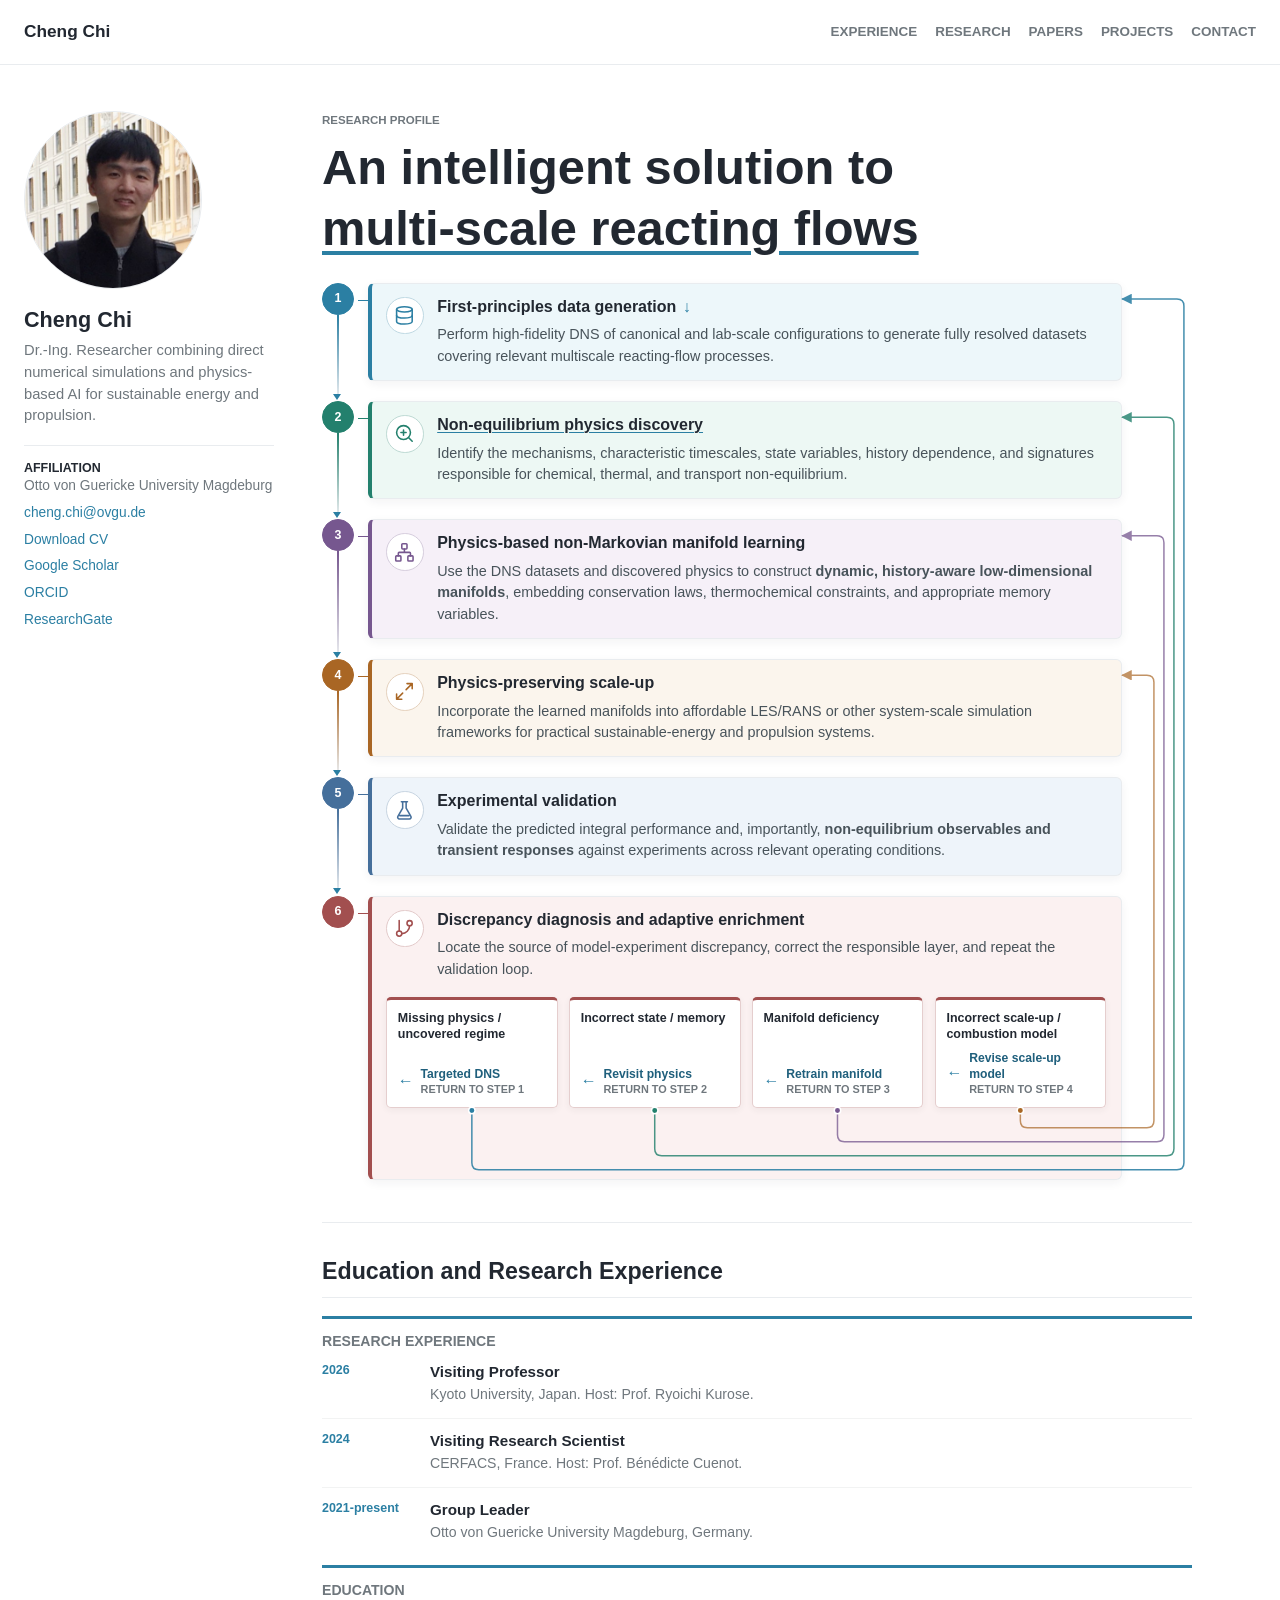
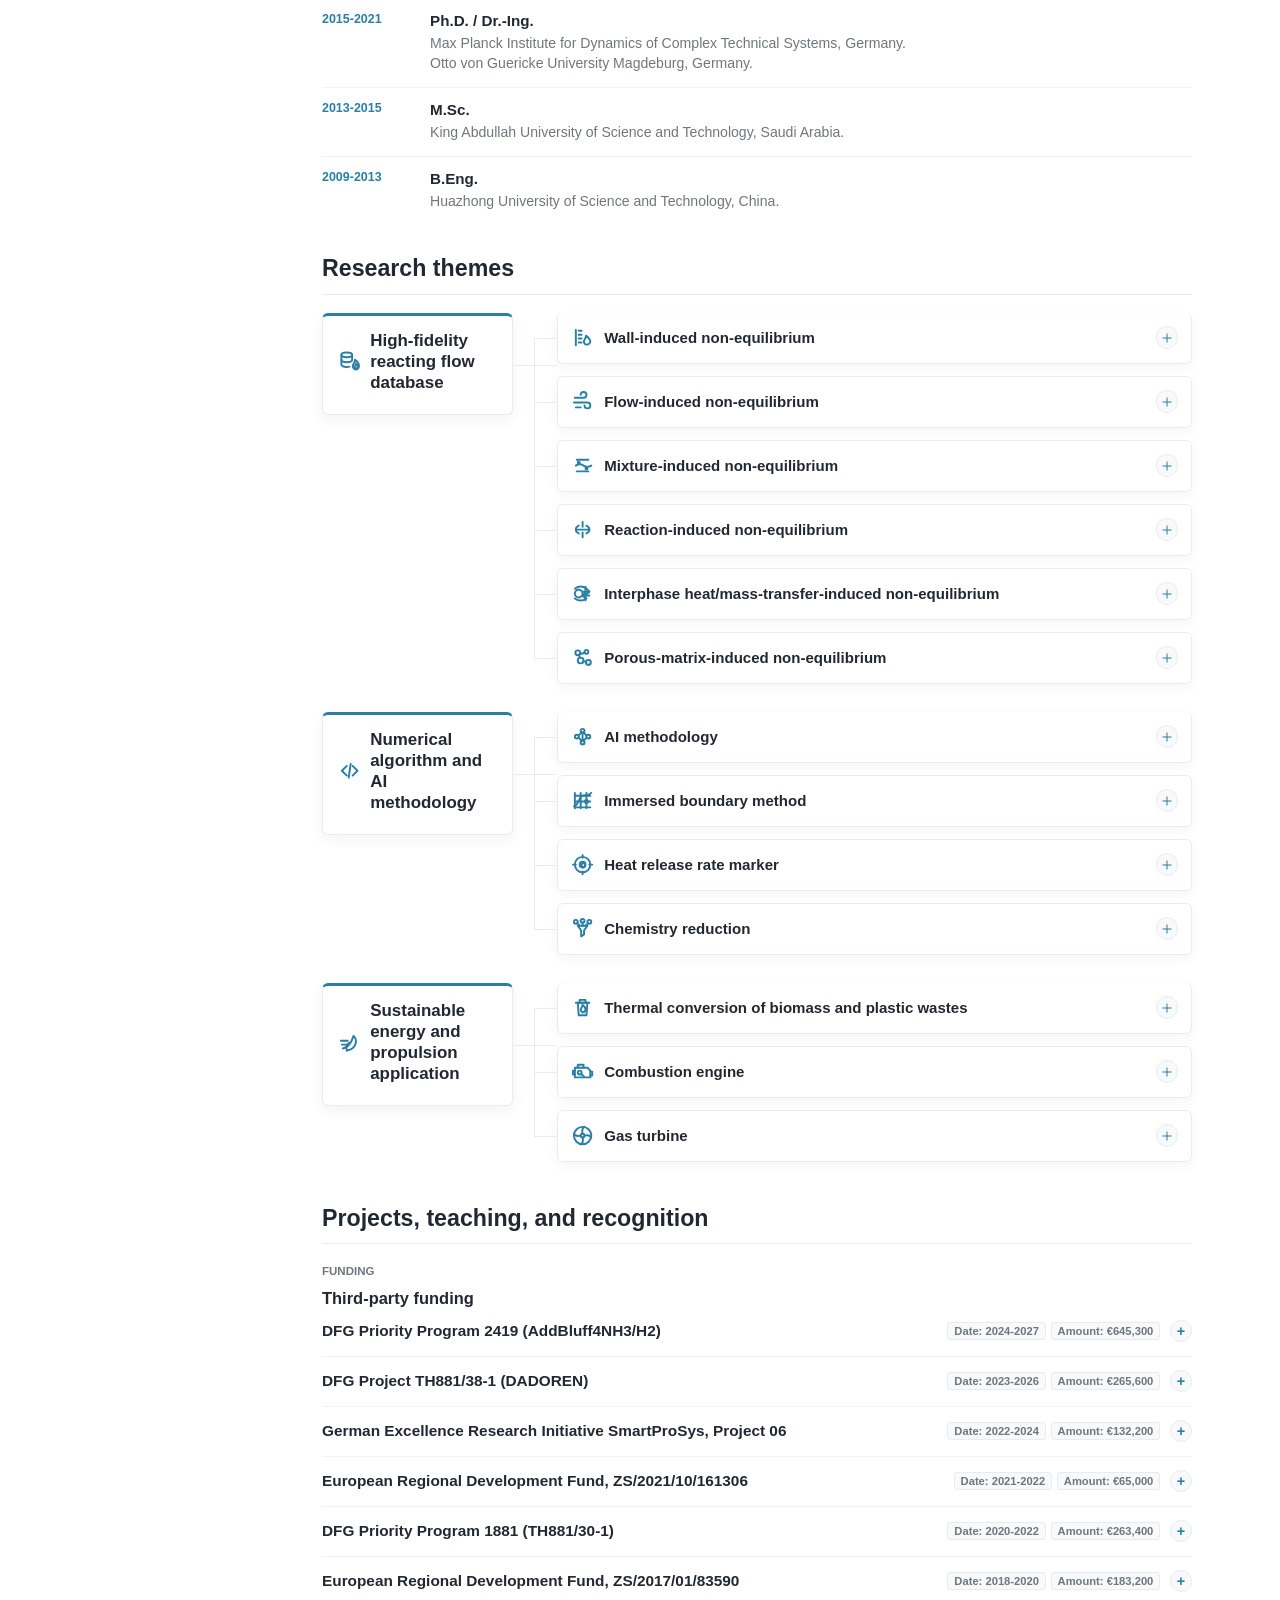
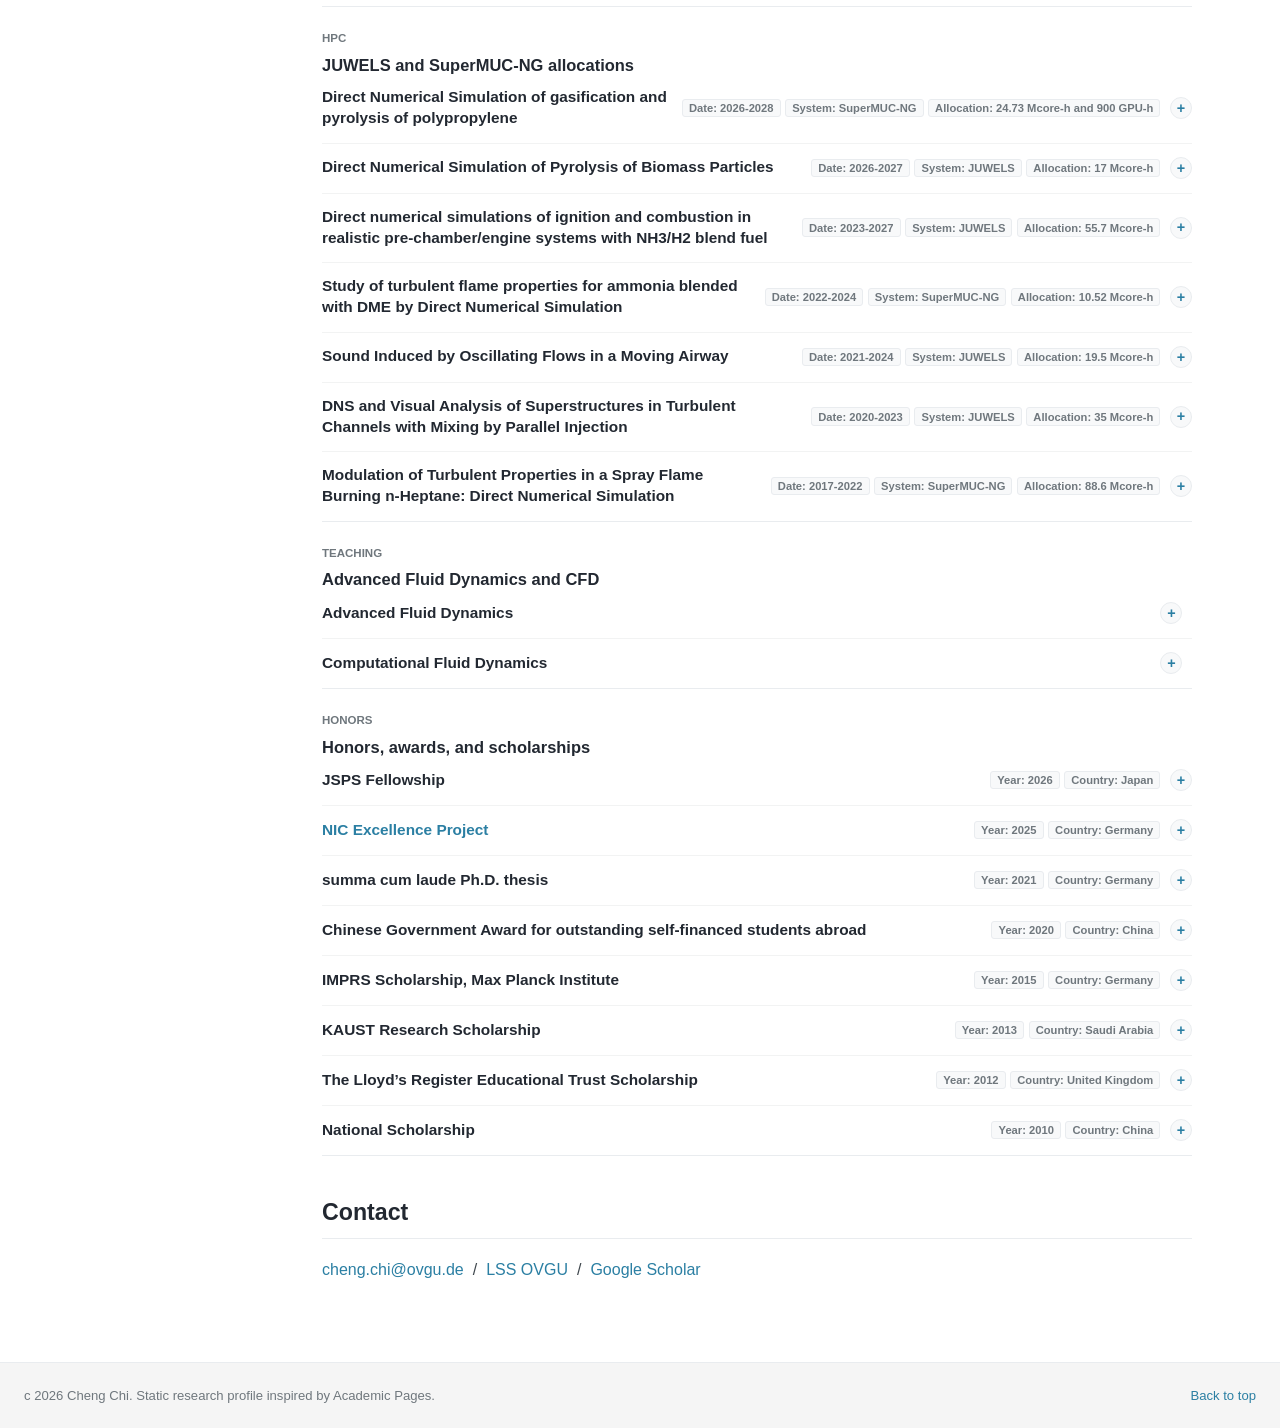
==== commit d6411afb: "Update CERFACS research role Change the 2024 CERFACS position from Visiting Professor to Visiting Re" ====
--- a/index.html
+++ b/index.html
@@ -345,7 +345,7 @@
                 <li>
                   <span class="profile-timeline__date">2024</span>
                   <div>
-                    <h3>Visiting Professor</h3>
+                    <h3>Visiting Research Scientist</h3>
                     <p>CERFACS, France. Host: Prof. Bénédicte Cuenot.</p>
                   </div>
                 </li>
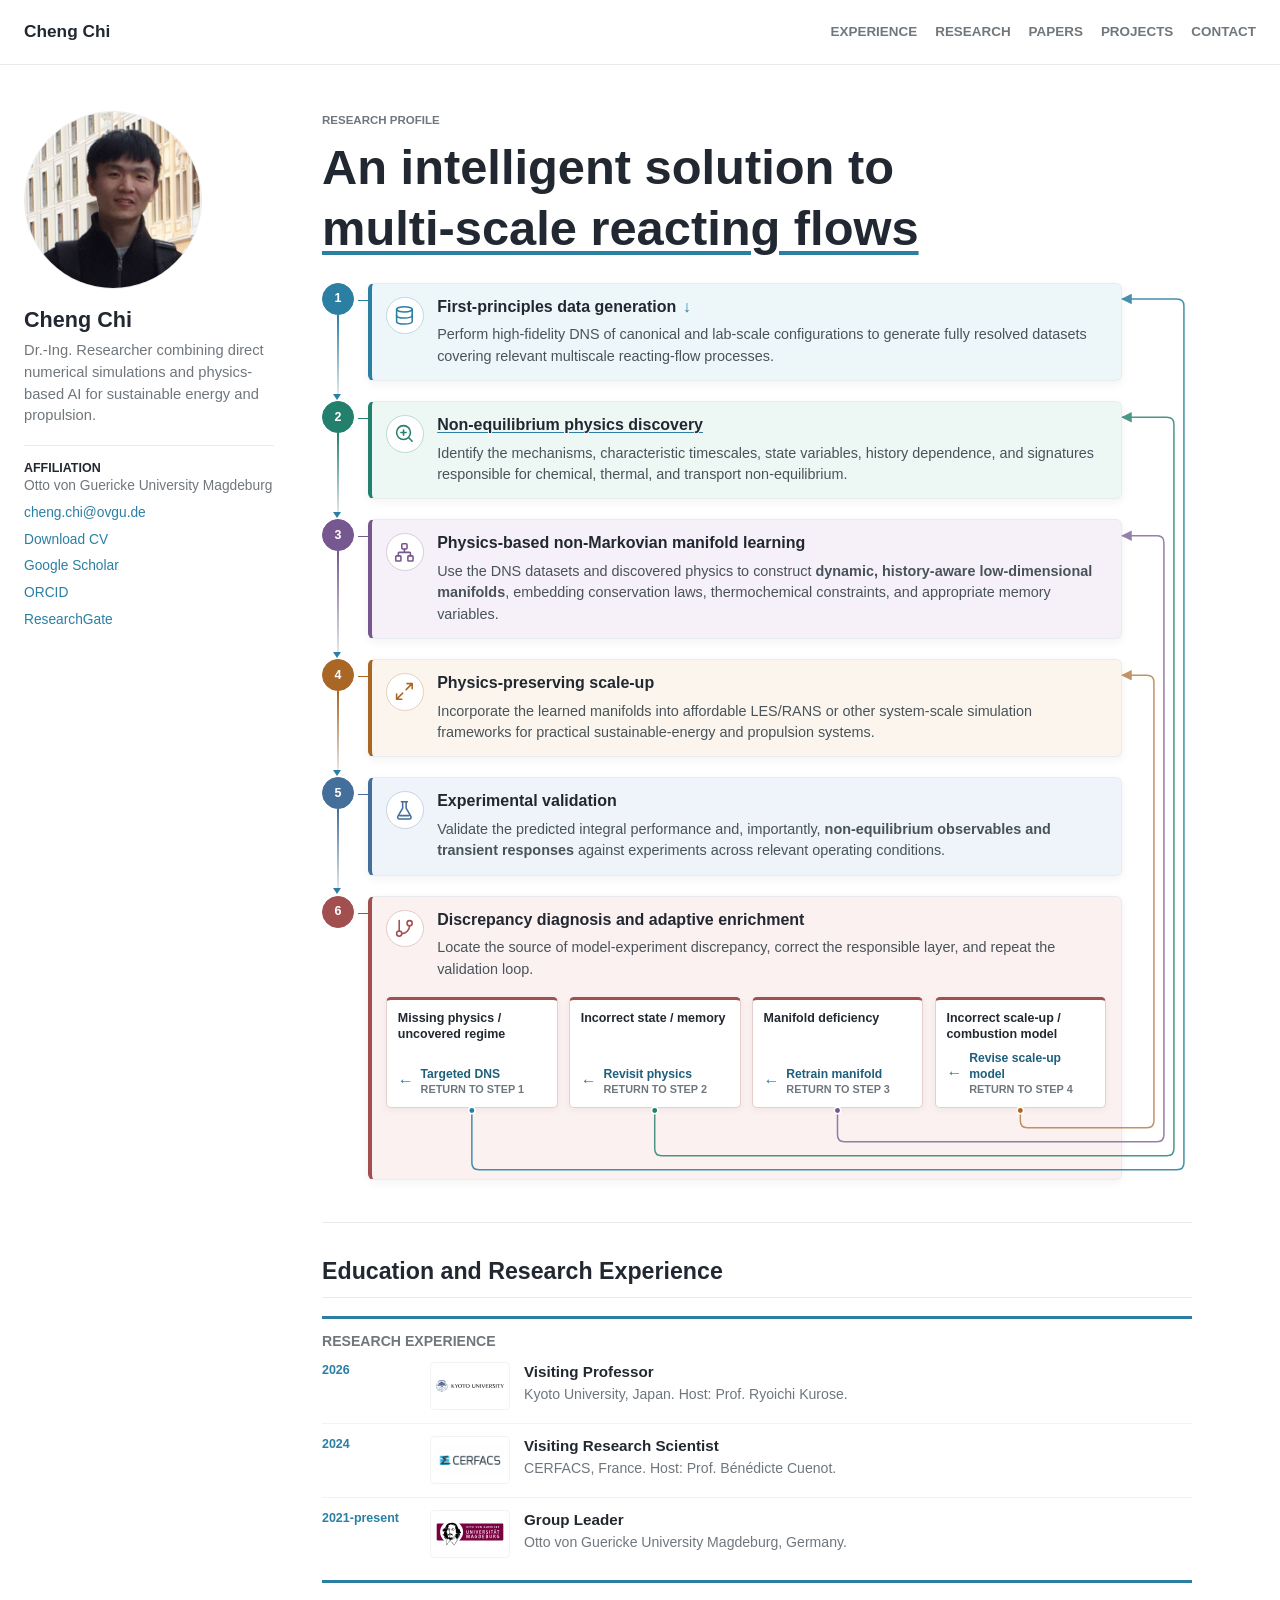
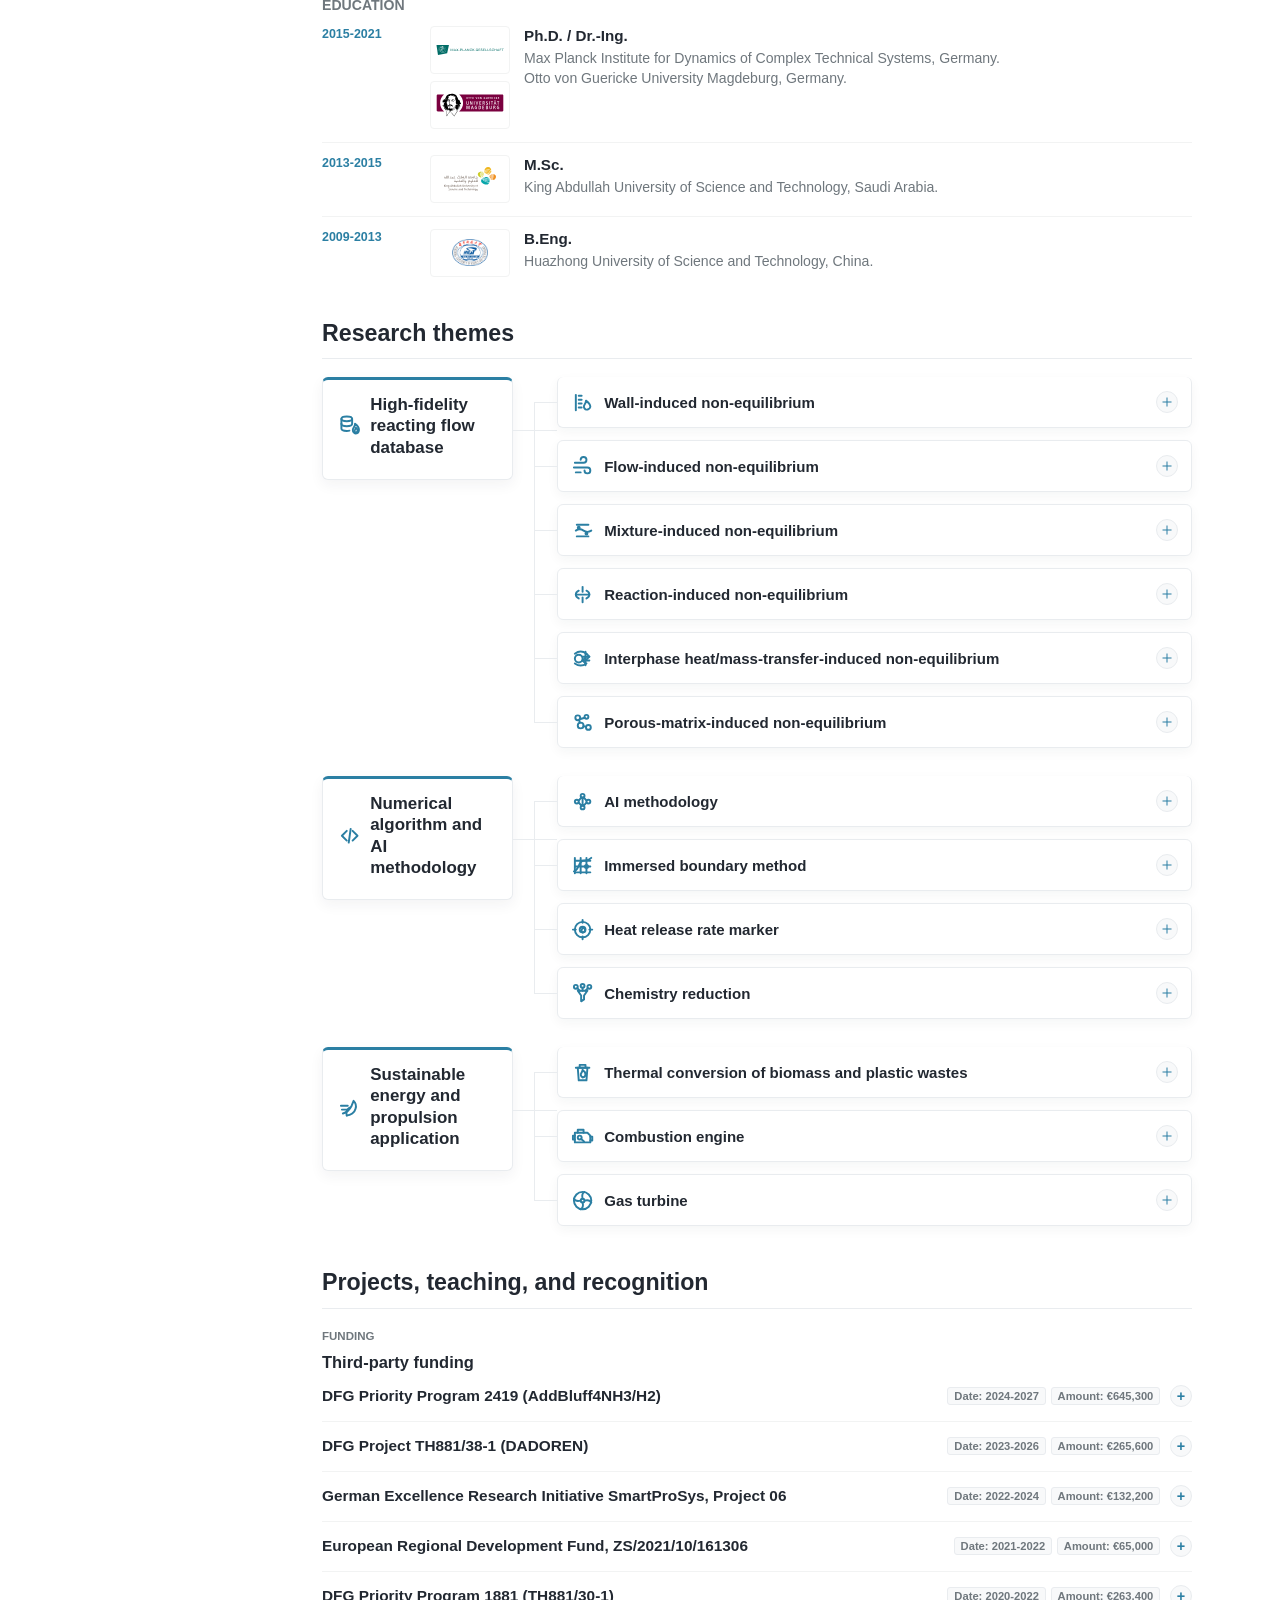
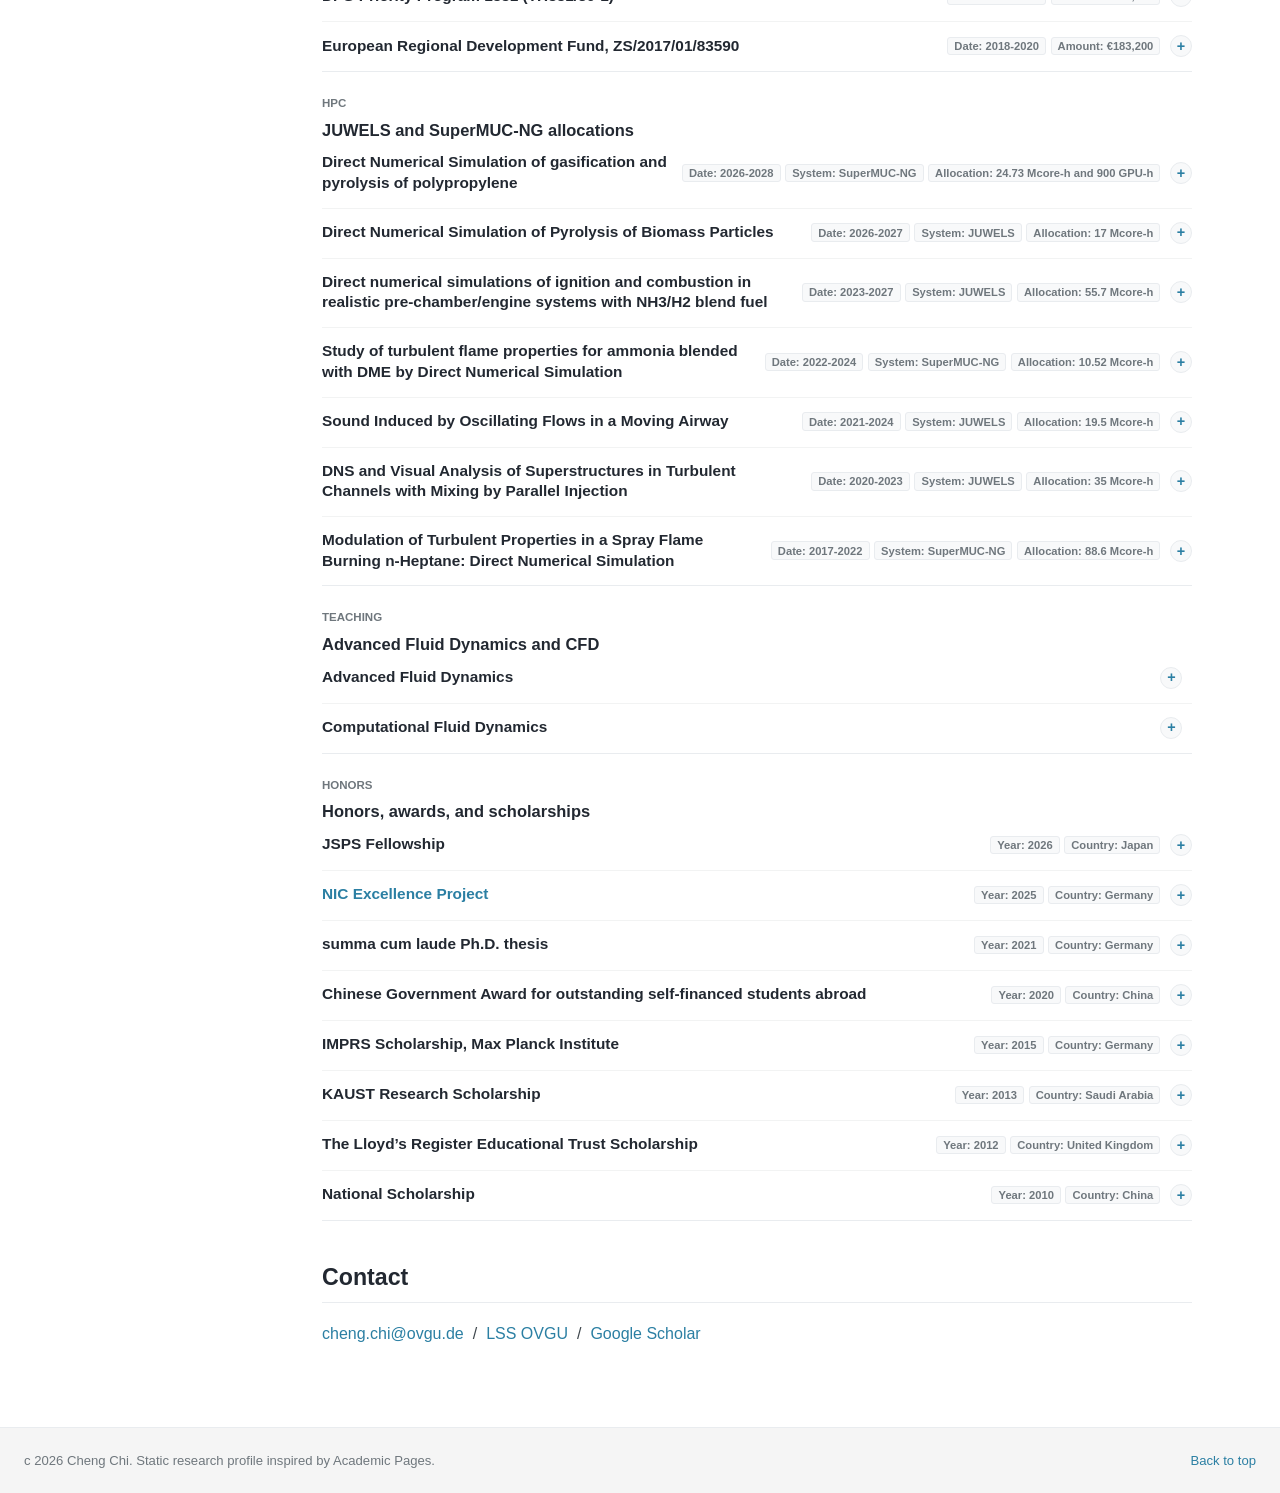
==== commit aaf46c9c: "Show institution logos in experience Add responsive, linked university and institute logos to each r" ====
--- a/index.html
+++ b/index.html
@@ -337,23 +337,44 @@
               <ol class="profile-timeline__list">
                 <li>
                   <span class="profile-timeline__date">2026</span>
-                  <div>
-                    <h3>Visiting Professor</h3>
-                    <p>Kyoto University, Japan. Host: Prof. Ryoichi Kurose.</p>
+                  <div class="profile-timeline__entry">
+                    <div class="profile-timeline__logos">
+                      <a class="profile-timeline__logo-link" href="https://www.kyoto-u.ac.jp/en" target="_blank" rel="noopener noreferrer" aria-label="Kyoto University website">
+                        <img class="profile-timeline__logo" src="assets/logo-kyoto.svg" alt="Kyoto University logo" loading="lazy">
+                      </a>
+                    </div>
+                    <div>
+                      <h3>Visiting Professor</h3>
+                      <p>Kyoto University, Japan. Host: Prof. Ryoichi Kurose.</p>
+                    </div>
                   </div>
                 </li>
                 <li>
                   <span class="profile-timeline__date">2024</span>
-                  <div>
-                    <h3>Visiting Research Scientist</h3>
-                    <p>CERFACS, France. Host: Prof. Bénédicte Cuenot.</p>
+                  <div class="profile-timeline__entry">
+                    <div class="profile-timeline__logos">
+                      <a class="profile-timeline__logo-link" href="https://cerfacs.fr/en/" target="_blank" rel="noopener noreferrer" aria-label="CERFACS website">
+                        <img class="profile-timeline__logo" src="assets/logo-cerfacs.png" alt="CERFACS logo" loading="lazy">
+                      </a>
+                    </div>
+                    <div>
+                      <h3>Visiting Research Scientist</h3>
+                      <p>CERFACS, France. Host: Prof. Bénédicte Cuenot.</p>
+                    </div>
                   </div>
                 </li>
                 <li>
                   <span class="profile-timeline__date">2021-present</span>
-                  <div>
-                    <h3>Group Leader</h3>
-                    <p>Otto von Guericke University Magdeburg, Germany.</p>
+                  <div class="profile-timeline__entry">
+                    <div class="profile-timeline__logos">
+                      <a class="profile-timeline__logo-link" href="https://www.ovgu.de/en/" target="_blank" rel="noopener noreferrer" aria-label="Otto von Guericke University Magdeburg website">
+                        <img class="profile-timeline__logo" src="assets/logo-ovgu.svg" alt="Otto von Guericke University Magdeburg logo" loading="lazy">
+                      </a>
+                    </div>
+                    <div>
+                      <h3>Group Leader</h3>
+                      <p>Otto von Guericke University Magdeburg, Germany.</p>
+                    </div>
                   </div>
                 </li>
               </ol>
@@ -364,24 +385,48 @@
               <ol class="profile-timeline__list">
                 <li>
                   <span class="profile-timeline__date">2015-2021</span>
-                  <div>
-                    <h3>Ph.D. / Dr.-Ing.</h3>
-                    <p>Max Planck Institute for Dynamics of Complex Technical Systems, Germany.</p>
-                    <p>Otto von Guericke University Magdeburg, Germany.</p>
+                  <div class="profile-timeline__entry">
+                    <div class="profile-timeline__logos profile-timeline__logos--pair">
+                      <a class="profile-timeline__logo-link" href="https://www.mpi-magdeburg.mpg.de/" target="_blank" rel="noopener noreferrer" aria-label="Max Planck Institute for Dynamics of Complex Technical Systems website">
+                        <img class="profile-timeline__logo" src="assets/logo-max-planck.svg" alt="Max Planck Institute logo" loading="lazy">
+                      </a>
+                      <a class="profile-timeline__logo-link" href="https://www.ovgu.de/en/" target="_blank" rel="noopener noreferrer" aria-label="Otto von Guericke University Magdeburg website">
+                        <img class="profile-timeline__logo" src="assets/logo-ovgu.svg" alt="Otto von Guericke University Magdeburg logo" loading="lazy">
+                      </a>
+                    </div>
+                    <div>
+                      <h3>Ph.D. / Dr.-Ing.</h3>
+                      <p>Max Planck Institute for Dynamics of Complex Technical Systems, Germany.</p>
+                      <p>Otto von Guericke University Magdeburg, Germany.</p>
+                    </div>
                   </div>
                 </li>
                 <li>
                   <span class="profile-timeline__date">2013-2015</span>
-                  <div>
-                    <h3>M.Sc.</h3>
-                    <p>King Abdullah University of Science and Technology, Saudi Arabia.</p>
+                  <div class="profile-timeline__entry">
+                    <div class="profile-timeline__logos">
+                      <a class="profile-timeline__logo-link" href="https://www.kaust.edu.sa/" target="_blank" rel="noopener noreferrer" aria-label="King Abdullah University of Science and Technology website">
+                        <img class="profile-timeline__logo profile-timeline__logo--compact" src="assets/logo-kaust.svg" alt="King Abdullah University of Science and Technology logo" loading="lazy">
+                      </a>
+                    </div>
+                    <div>
+                      <h3>M.Sc.</h3>
+                      <p>King Abdullah University of Science and Technology, Saudi Arabia.</p>
+                    </div>
                   </div>
                 </li>
                 <li>
                   <span class="profile-timeline__date">2009-2013</span>
-                  <div>
-                    <h3>B.Eng.</h3>
-                    <p>Huazhong University of Science and Technology, China.</p>
+                  <div class="profile-timeline__entry">
+                    <div class="profile-timeline__logos">
+                      <a class="profile-timeline__logo-link" href="https://english.hust.edu.cn/" target="_blank" rel="noopener noreferrer" aria-label="Huazhong University of Science and Technology website">
+                        <img class="profile-timeline__logo profile-timeline__logo--seal" src="assets/logo-hust.png" alt="Huazhong University of Science and Technology logo" loading="lazy">
+                      </a>
+                    </div>
+                    <div>
+                      <h3>B.Eng.</h3>
+                      <p>Huazhong University of Science and Technology, China.</p>
+                    </div>
                   </div>
                 </li>
               </ol>
--- a/styles.css
+++ b/styles.css
@@ -785,6 +785,54 @@
   font-weight: 800;
   line-height: 1.35;
   white-space: nowrap;
+}
+
+.profile-timeline__entry {
+  display: grid;
+  grid-template-columns: 80px minmax(0, 1fr);
+  gap: 14px;
+  align-items: start;
+  min-width: 0;
+}
+
+.profile-timeline__logos {
+  display: grid;
+  gap: 7px;
+  width: 80px;
+}
+
+.profile-timeline__logo-link {
+  display: grid;
+  place-items: center;
+  width: 80px;
+  height: 48px;
+  padding: 5px;
+  overflow: hidden;
+  background: #fff;
+  border: 1px solid var(--global-border-soft);
+  border-radius: 4px;
+  transition: border-color 0.16s ease, box-shadow 0.16s ease;
+}
+
+.profile-timeline__logo-link:hover,
+.profile-timeline__logo-link:focus-visible {
+  border-color: var(--global-link-color);
+  box-shadow: 0 0 0 2px color-mix(in srgb, var(--global-link-color) 14%, transparent);
+}
+
+.profile-timeline__logo {
+  display: block;
+  width: 100%;
+  height: 100%;
+  object-fit: contain;
+}
+
+.profile-timeline__logo--compact {
+  padding: 2px 8px;
+}
+
+.profile-timeline__logo--seal {
+  padding: 0 16px;
 }
 
 .profile-timeline h3 {
@@ -1955,6 +2003,16 @@
     gap: 4px;
   }
 
+  .profile-timeline__entry {
+    grid-template-columns: 72px minmax(0, 1fr);
+    gap: 12px;
+  }
+
+  .profile-timeline__logos,
+  .profile-timeline__logo-link {
+    width: 72px;
+  }
+
   .folded-entry__summary {
     grid-template-columns: minmax(0, 1fr) auto;
   }
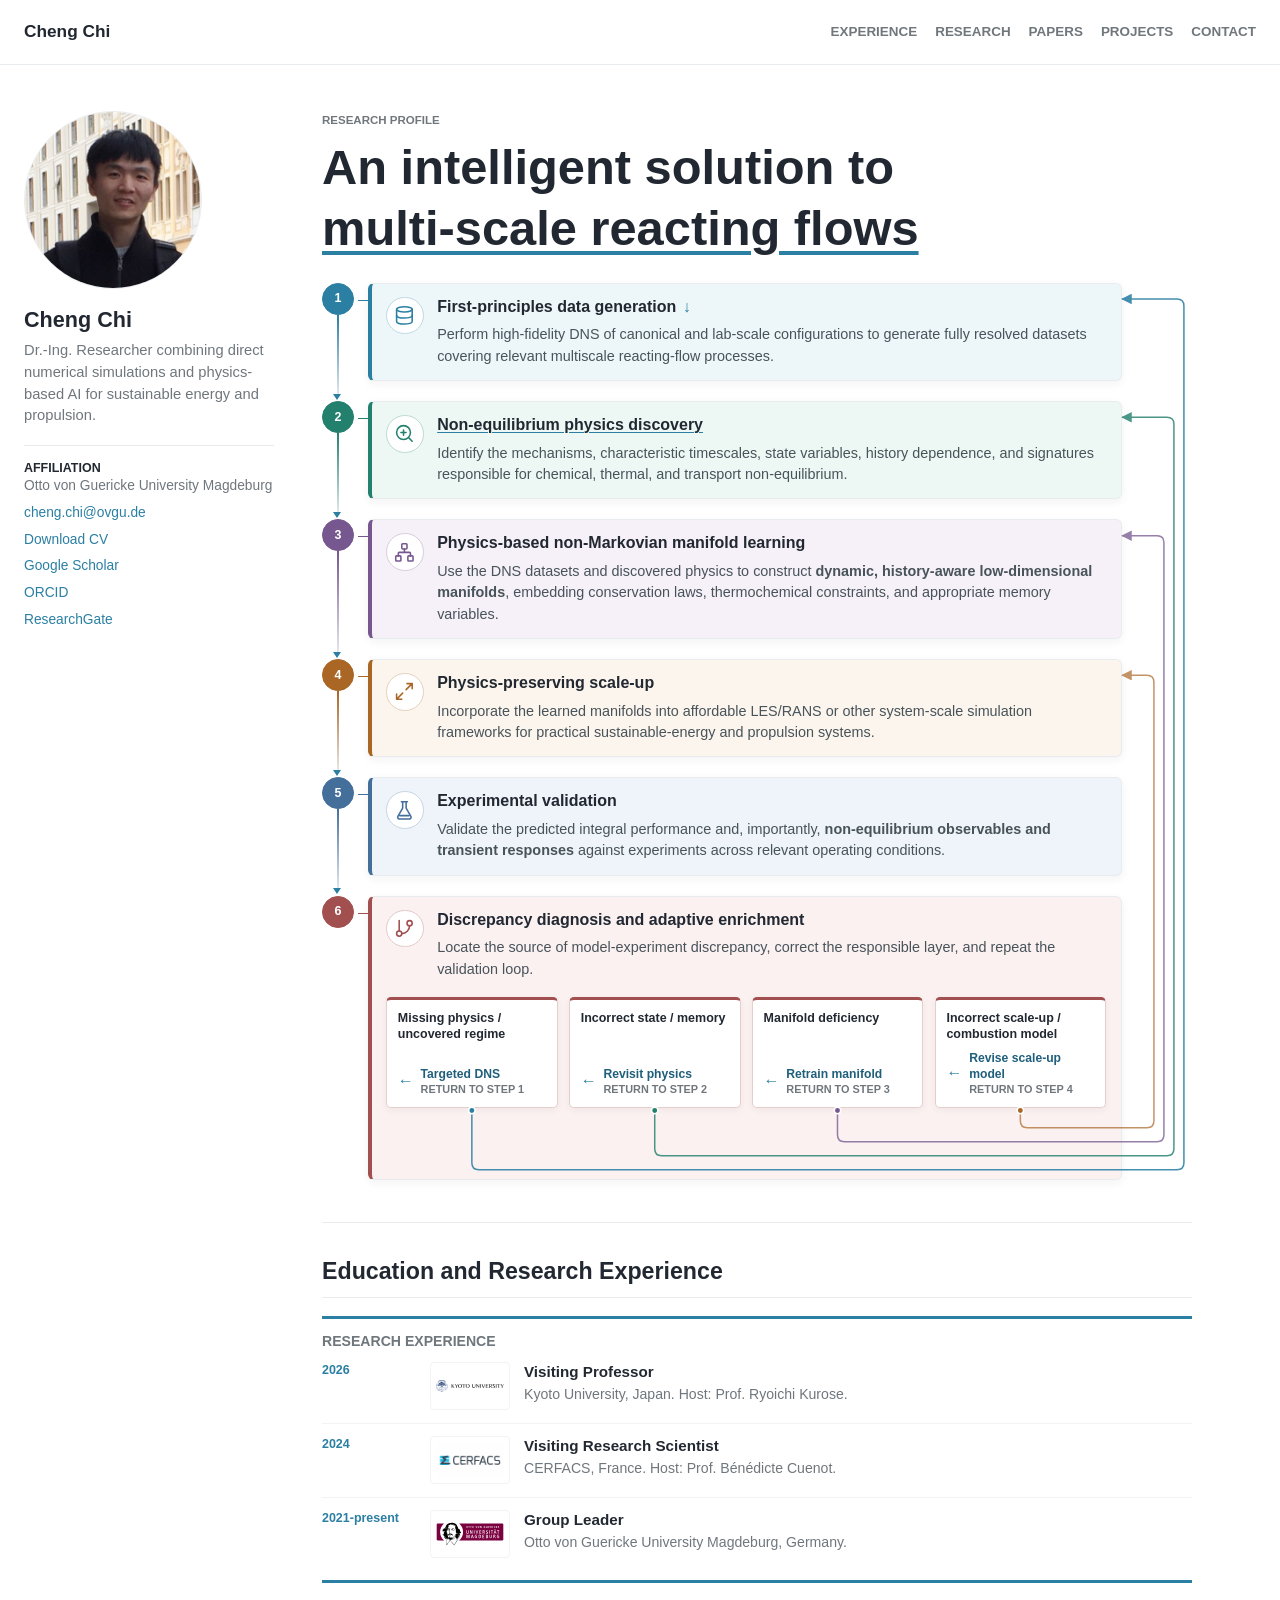
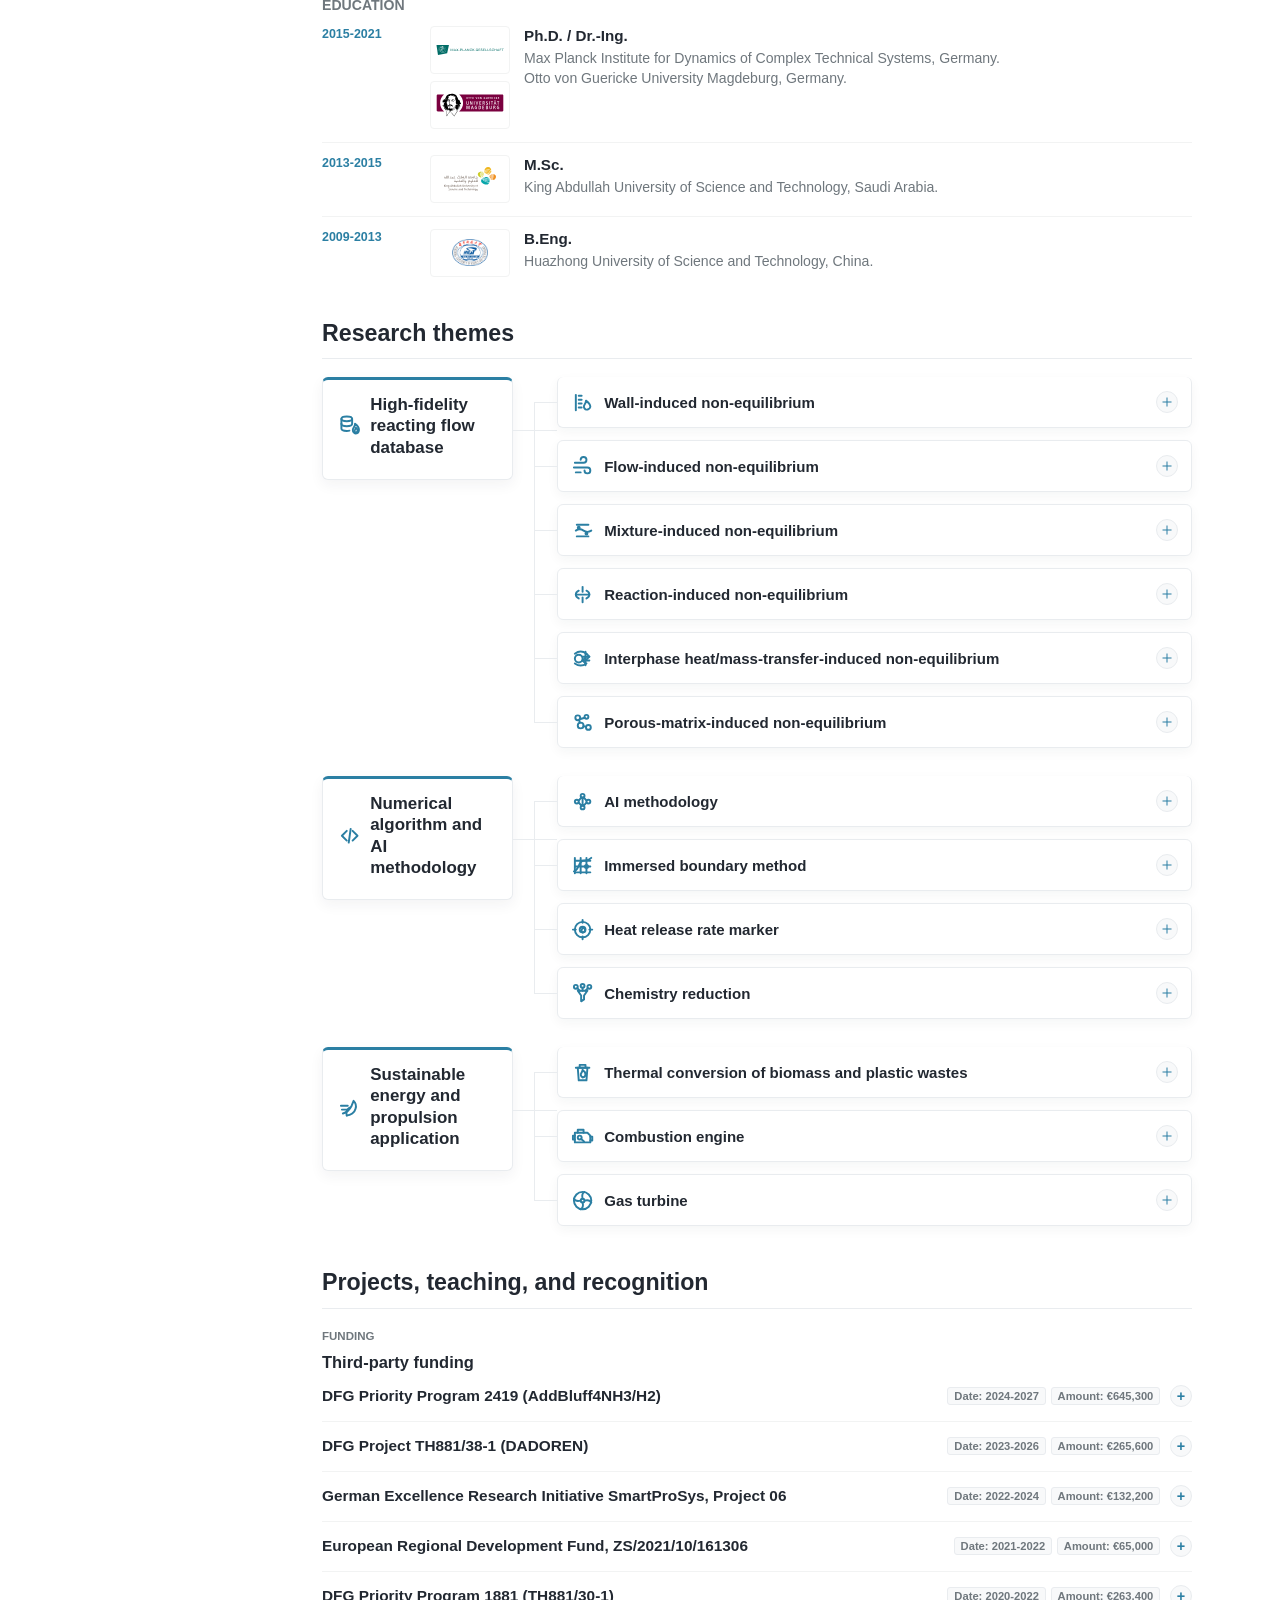
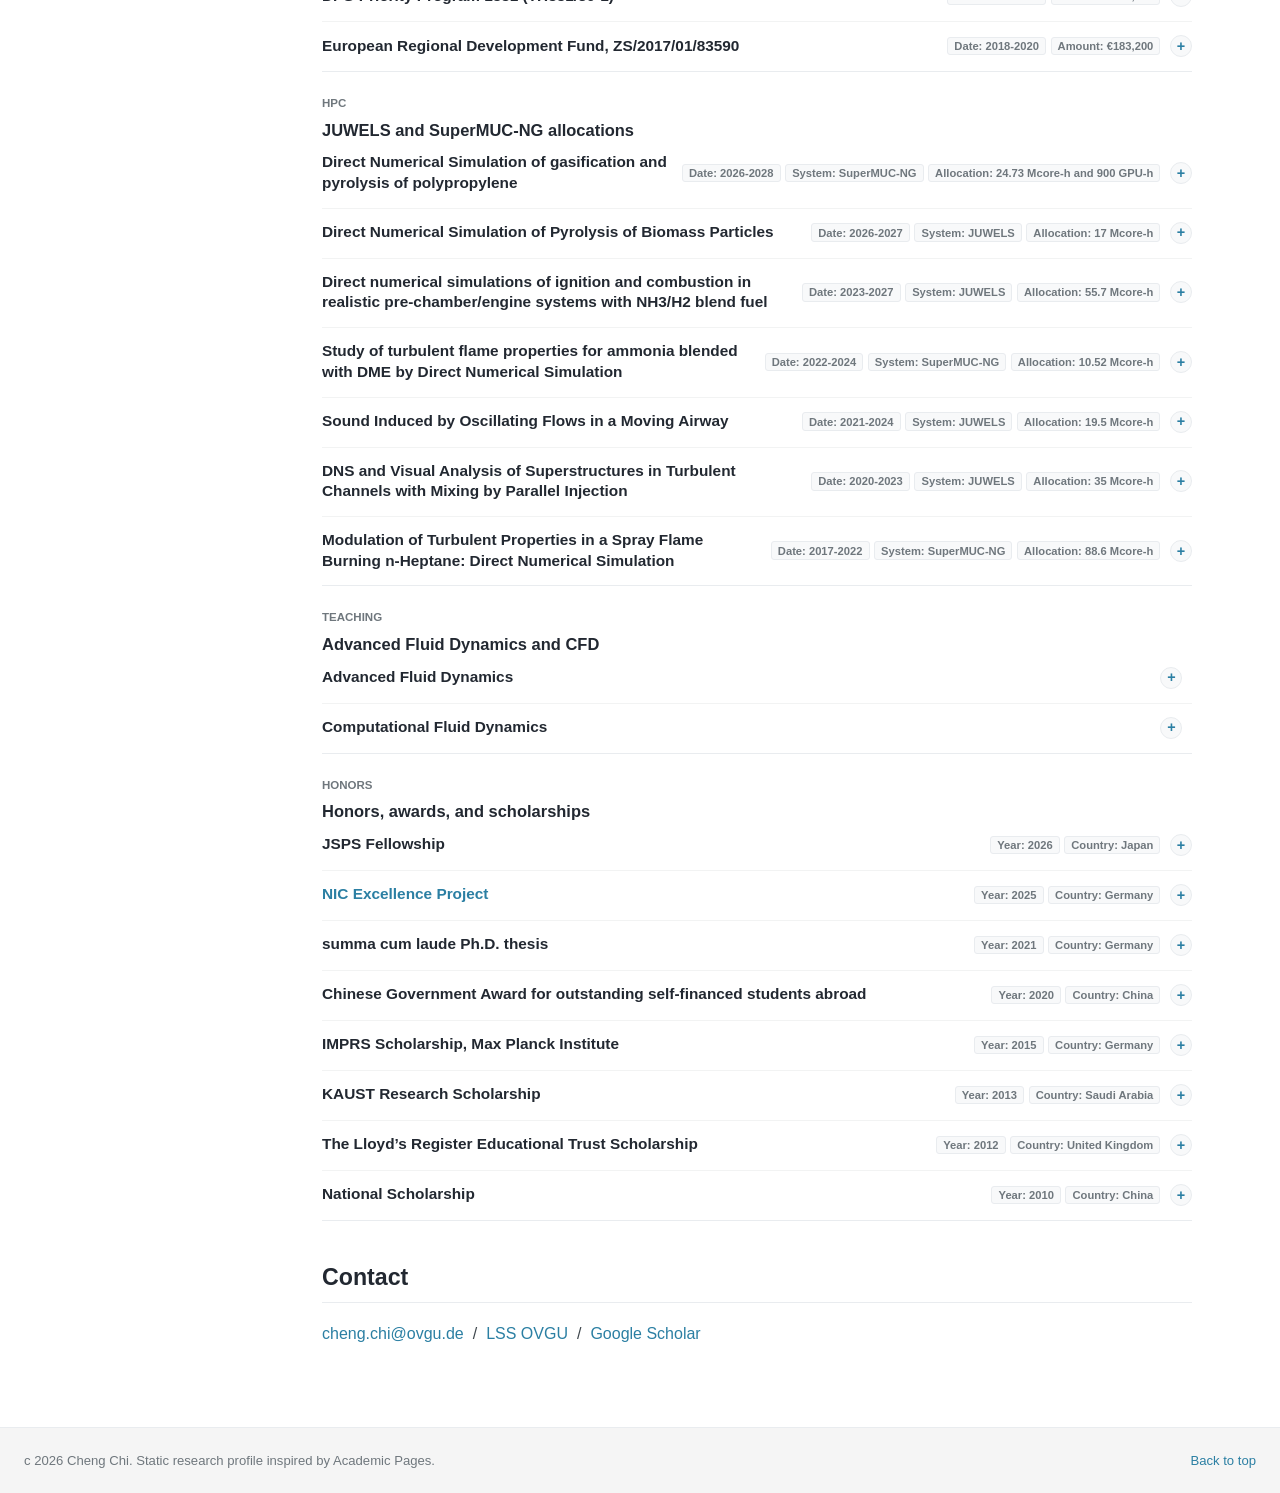
==== commit 22da394a: "Improve search engine discovery" ====
--- a/index.html
+++ b/index.html
@@ -8,14 +8,79 @@
       name="description"
       content="Dr.-Ing. Cheng Chi develops AI-assisted approaches for reacting flows in sustainable energy and propulsion using direct numerical simulation, rare-event analysis, and physics-based AI."
     />
+    <meta name="robots" content="index, follow, max-image-preview:large" />
     <meta name="theme-color" content="#ffffff" />
+    <link rel="canonical" href="https://chengchi1.github.io/" />
+    <meta property="og:type" content="profile" />
+    <meta property="og:url" content="https://chengchi1.github.io/" />
     <meta property="og:title" content="Cheng Chi | AI-assisted Reacting Flows for Sustainable Energy and Propulsion" />
     <meta
       property="og:description"
       content="AI-assisted reacting-flow research combining high-fidelity simulation, non-equilibrium physics, and interpretable scientific AI."
     />
-    <meta property="og:image" content="assets/profile-cheng-avatar-eye23.jpg?v=restored-20260811" />
-    <link rel="stylesheet" href="styles.css?v=65" />
+    <meta property="og:image" content="https://chengchi1.github.io/assets/profile-cheng-avatar-eye23.jpg?v=restored-20260811" />
+    <meta property="og:image:alt" content="Portrait of Dr.-Ing. Cheng Chi" />
+    <meta name="twitter:card" content="summary" />
+    <meta name="twitter:title" content="Cheng Chi | AI-assisted Reacting Flows" />
+    <meta
+      name="twitter:description"
+      content="Research in high-fidelity reacting-flow simulation, non-equilibrium physics, and physics-based AI for sustainable energy and propulsion."
+    />
+    <meta name="twitter:image" content="https://chengchi1.github.io/assets/profile-cheng-avatar-eye23.jpg?v=restored-20260811" />
+    <script type="application/ld+json">
+      {
+        "@context": "https://schema.org",
+        "@type": "Person",
+        "@id": "https://chengchi1.github.io/#person",
+        "name": "Cheng Chi",
+        "honorificPrefix": "Dr.-Ing.",
+        "url": "https://chengchi1.github.io/",
+        "image": "https://chengchi1.github.io/assets/profile-cheng-avatar-eye23.jpg?v=restored-20260811",
+        "email": "mailto:cheng.chi@ovgu.de",
+        "jobTitle": "Group Leader",
+        "affiliation": {
+          "@type": "CollegeOrUniversity",
+          "name": "Otto von Guericke University Magdeburg",
+          "url": "https://www.ovgu.de/en/"
+        },
+        "alumniOf": [
+          {
+            "@type": "ResearchOrganization",
+            "name": "Max Planck Institute for Dynamics of Complex Technical Systems",
+            "url": "https://www.mpi-magdeburg.mpg.de/"
+          },
+          {
+            "@type": "CollegeOrUniversity",
+            "name": "Otto von Guericke University Magdeburg",
+            "url": "https://www.ovgu.de/en/"
+          },
+          {
+            "@type": "CollegeOrUniversity",
+            "name": "King Abdullah University of Science and Technology",
+            "url": "https://www.kaust.edu.sa/"
+          },
+          {
+            "@type": "CollegeOrUniversity",
+            "name": "Huazhong University of Science and Technology",
+            "url": "https://english.hust.edu.cn/"
+          }
+        ],
+        "sameAs": [
+          "https://scholar.google.com/citations?hl=en&user=B3WmPUEAAAAJ",
+          "https://orcid.org/0000-0002-8512-8876",
+          "https://www.researchgate.net/profile/Cheng-Chi-20"
+        ],
+        "knowsAbout": [
+          "AI-assisted reacting flows",
+          "Non-equilibrium reacting flows",
+          "Direct numerical simulation",
+          "Physics-based artificial intelligence",
+          "Sustainable energy",
+          "Propulsion"
+        ]
+      }
+    </script>
+    <link rel="stylesheet" href="styles.css?v=66" />
     <script src="script.js?v=69" defer></script>
   </head>
   <body>
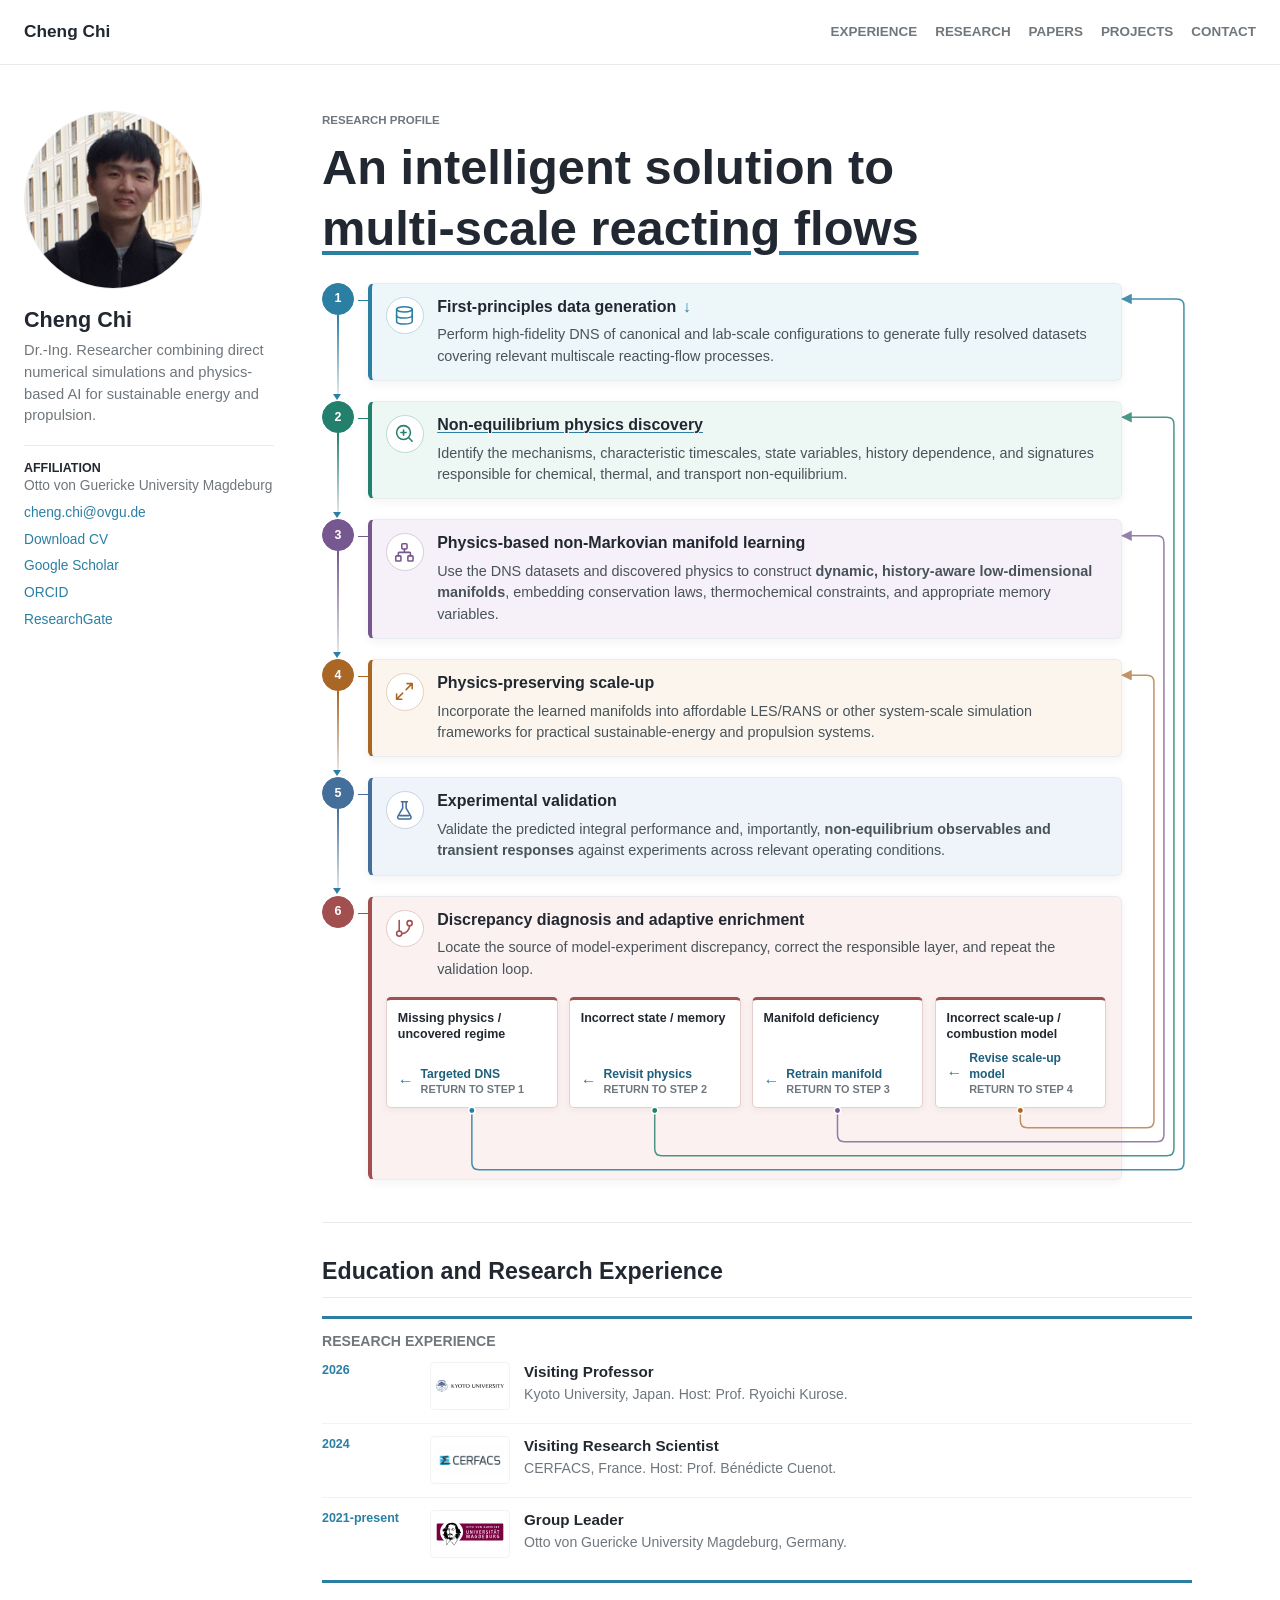
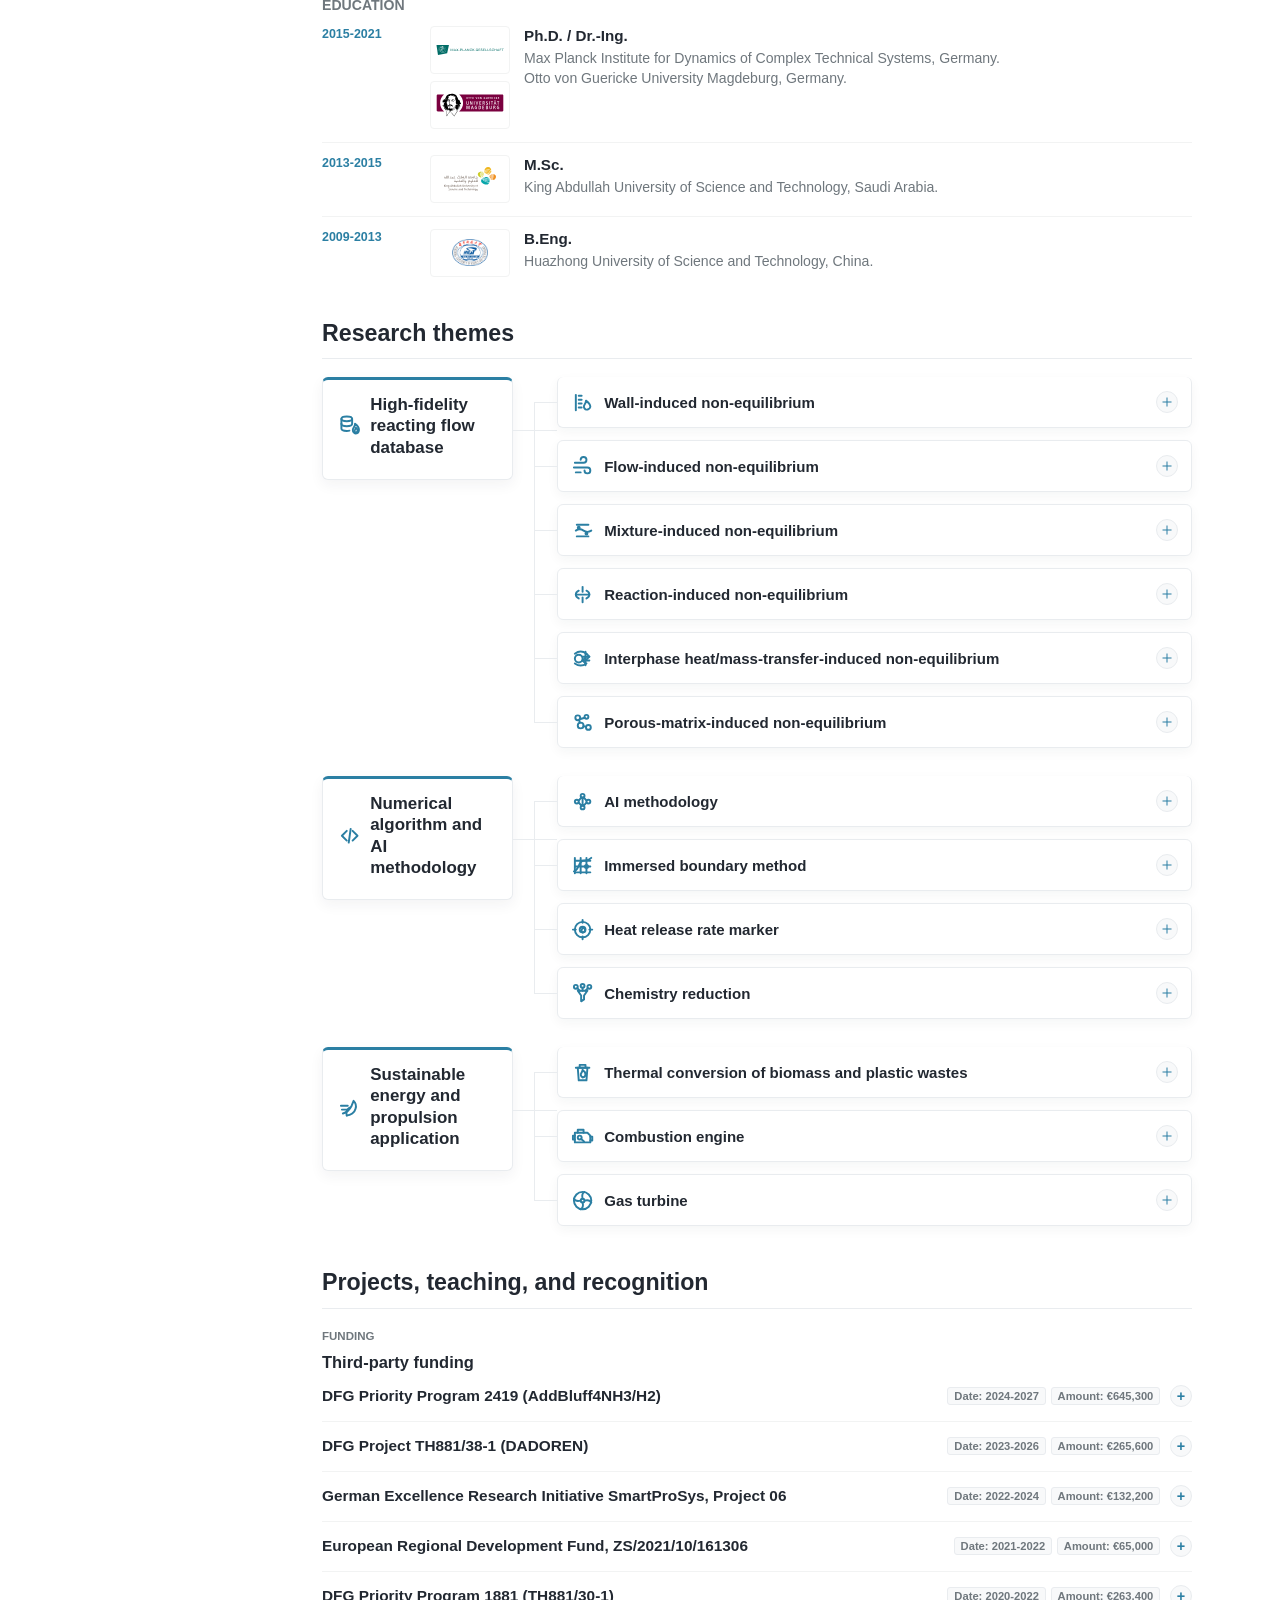
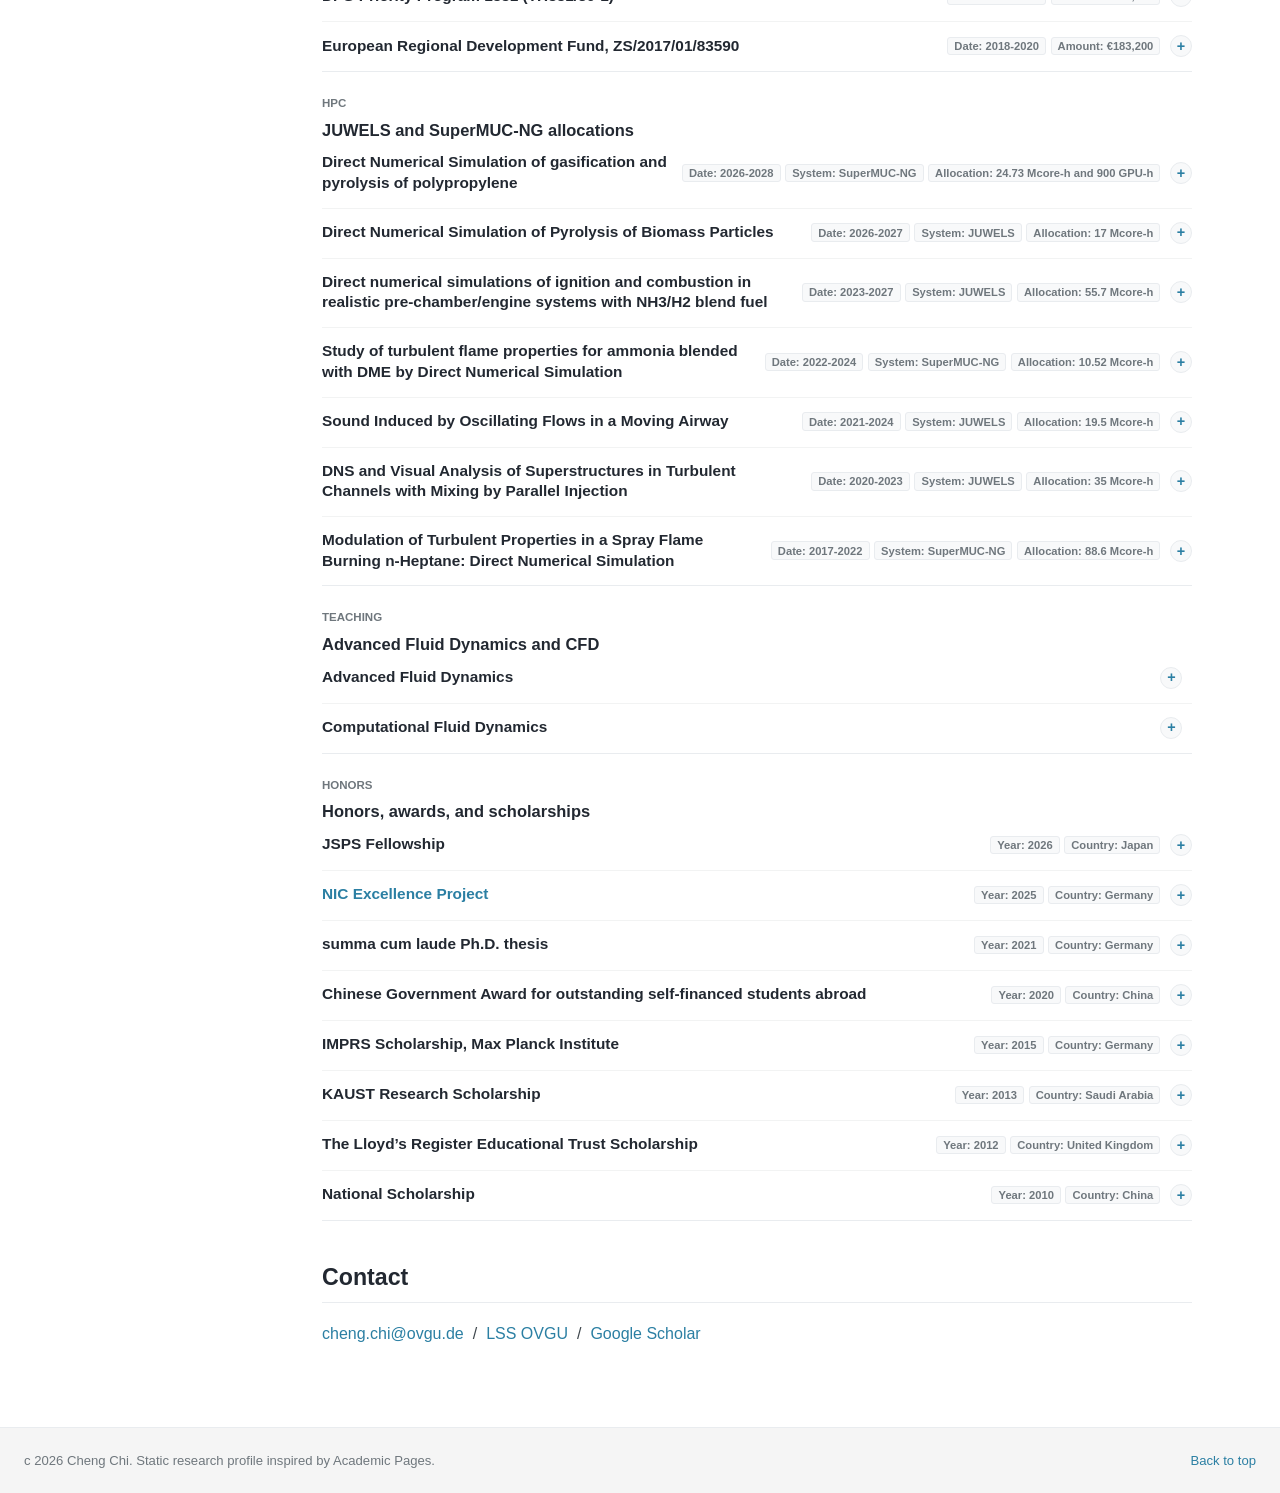
==== commit b1788731: "Add Google Search Console verification" ====
--- a/index.html
+++ b/index.html
@@ -8,6 +8,7 @@
       name="description"
       content="Dr.-Ing. Cheng Chi develops AI-assisted approaches for reacting flows in sustainable energy and propulsion using direct numerical simulation, rare-event analysis, and physics-based AI."
     />
+    <meta name="google-site-verification" content="40iaabo61hyjqT8rDu9QE8e2UBWlCCJHtbiyzvYNwFI" />
     <meta name="robots" content="index, follow, max-image-preview:large" />
     <meta name="theme-color" content="#ffffff" />
     <link rel="canonical" href="https://chengchi1.github.io/" />
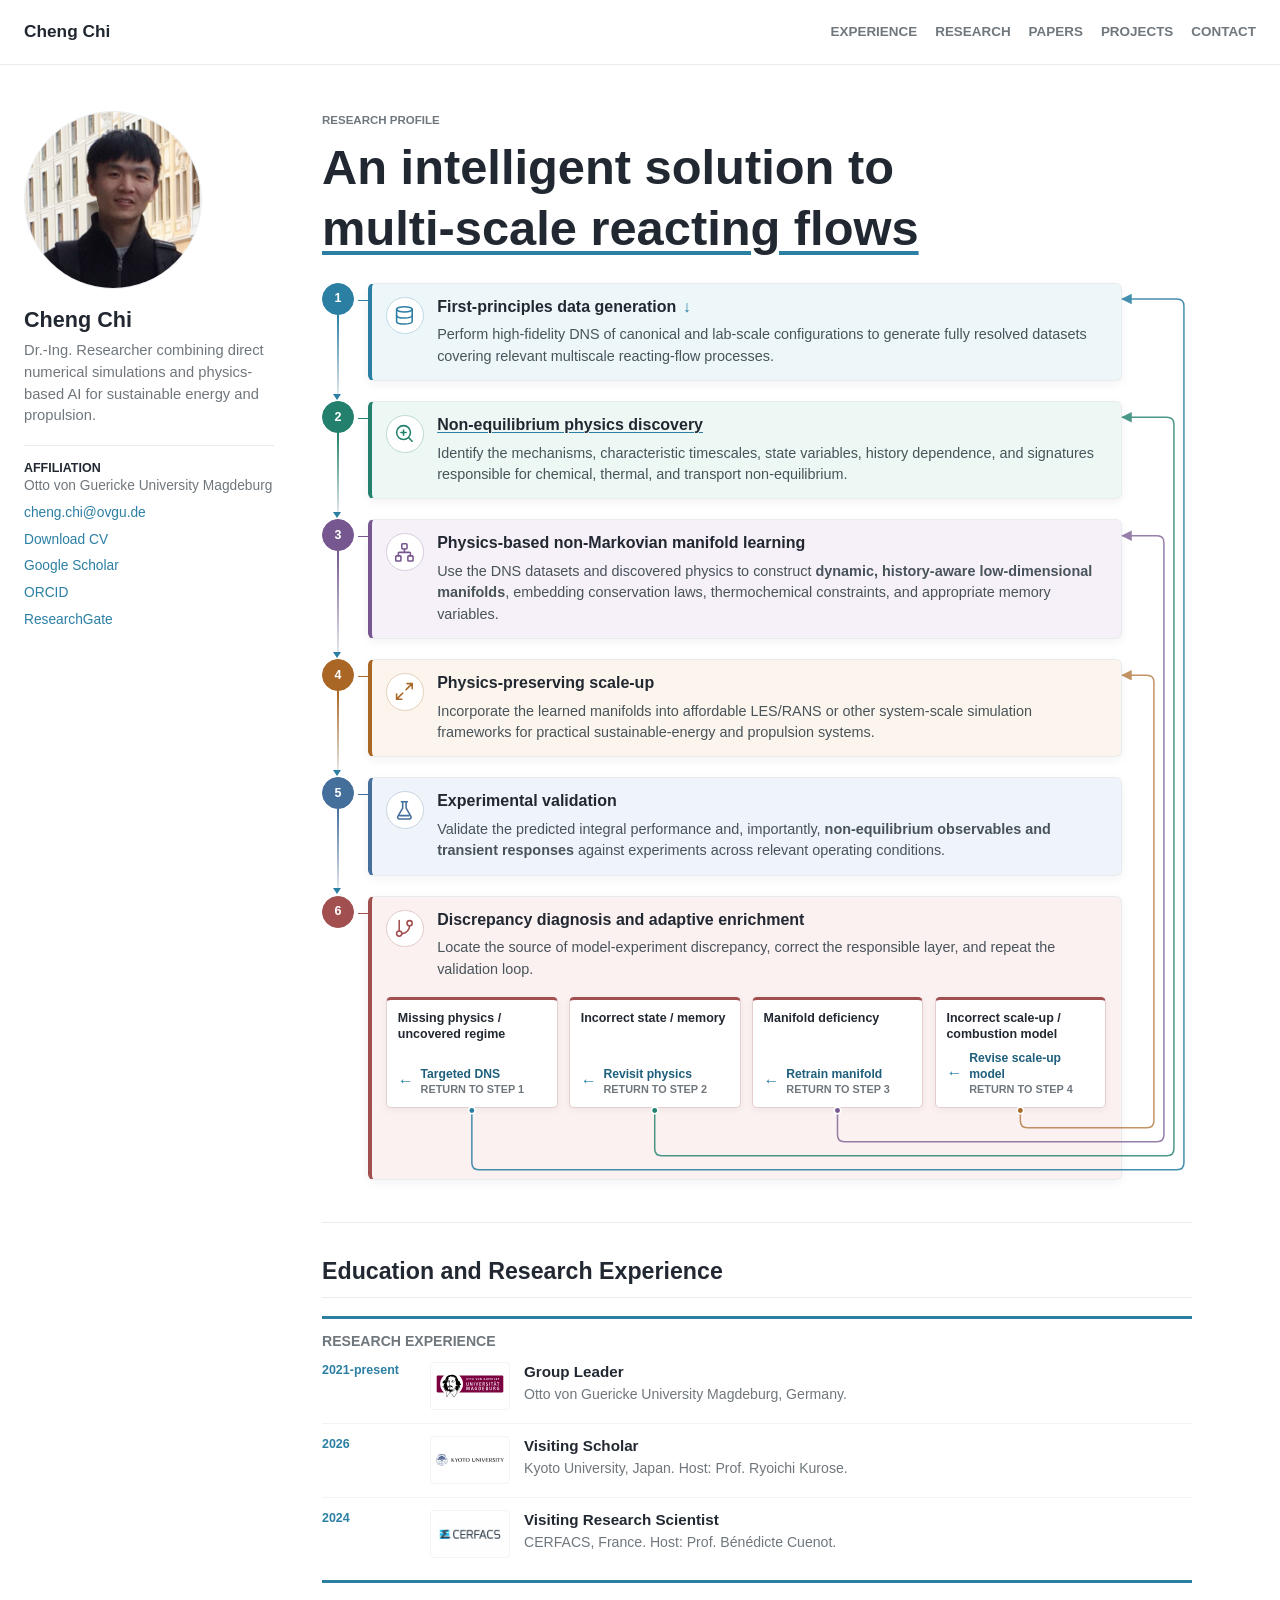
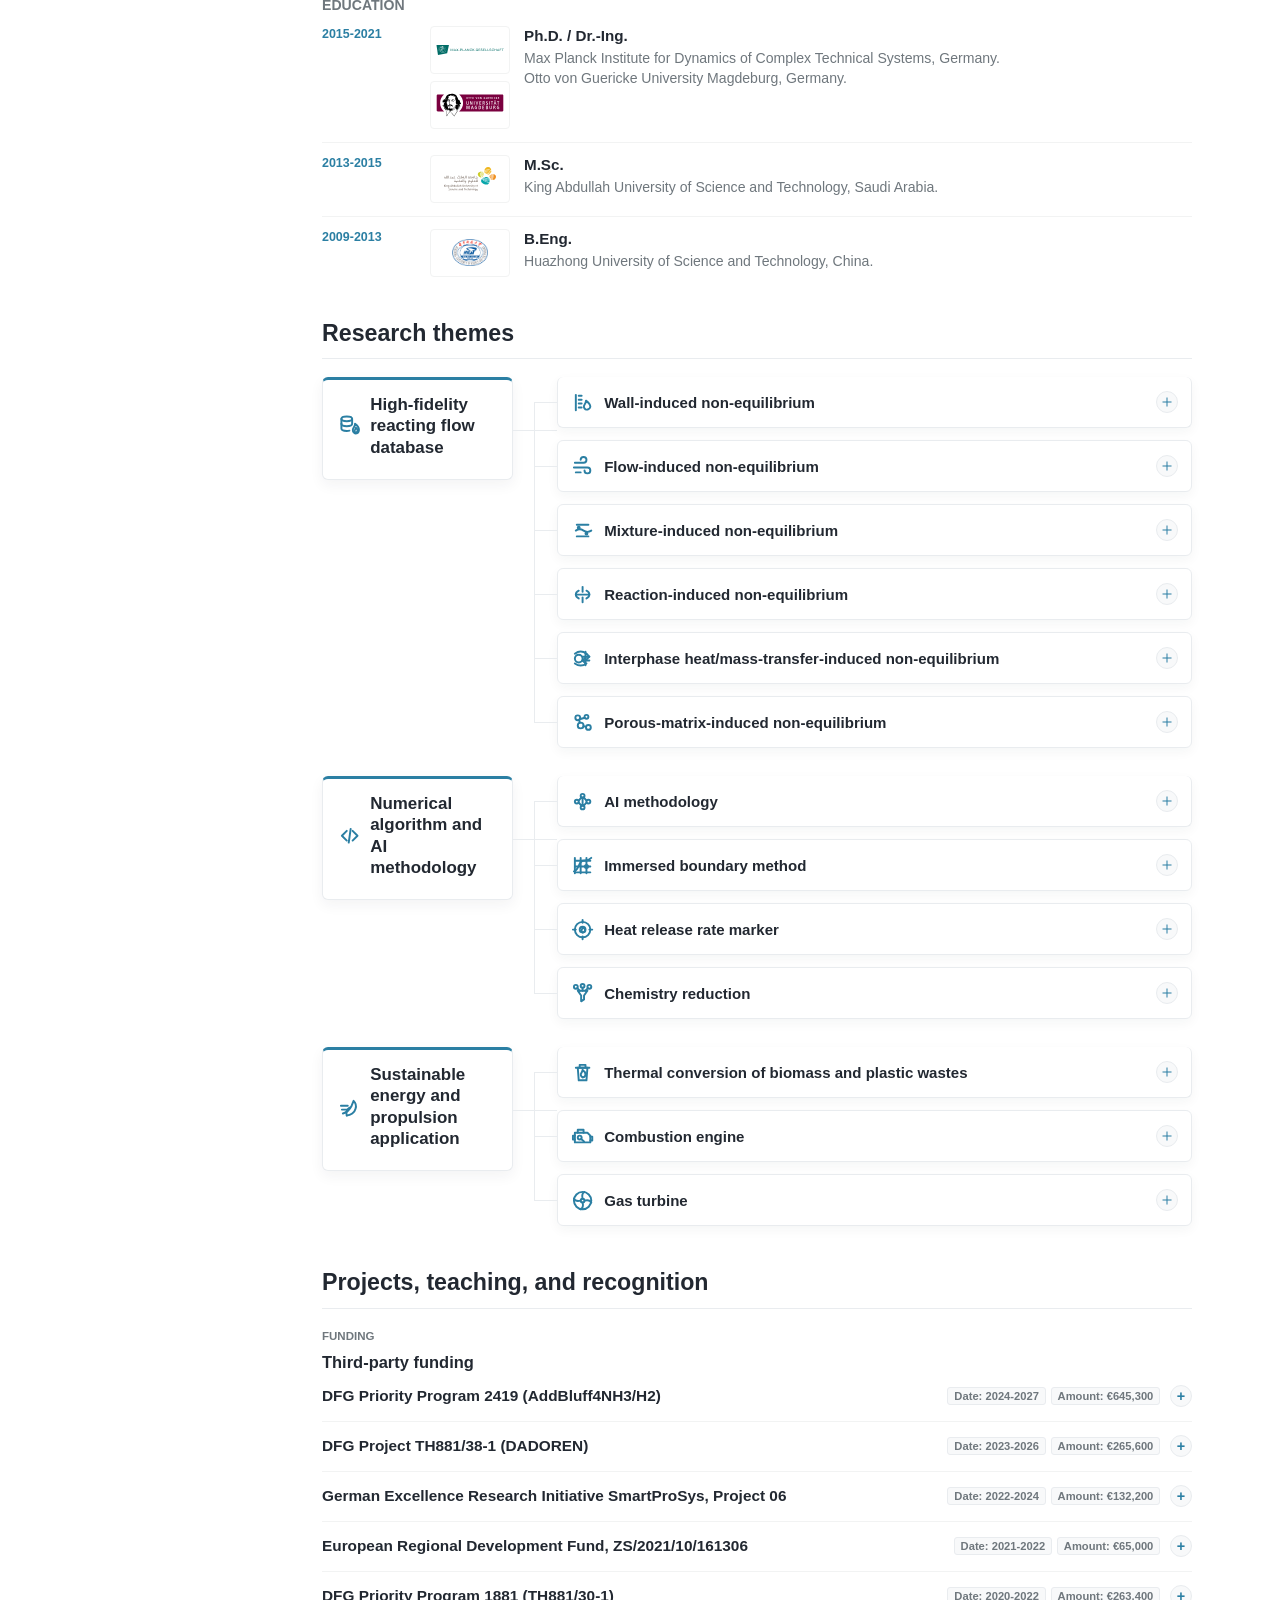
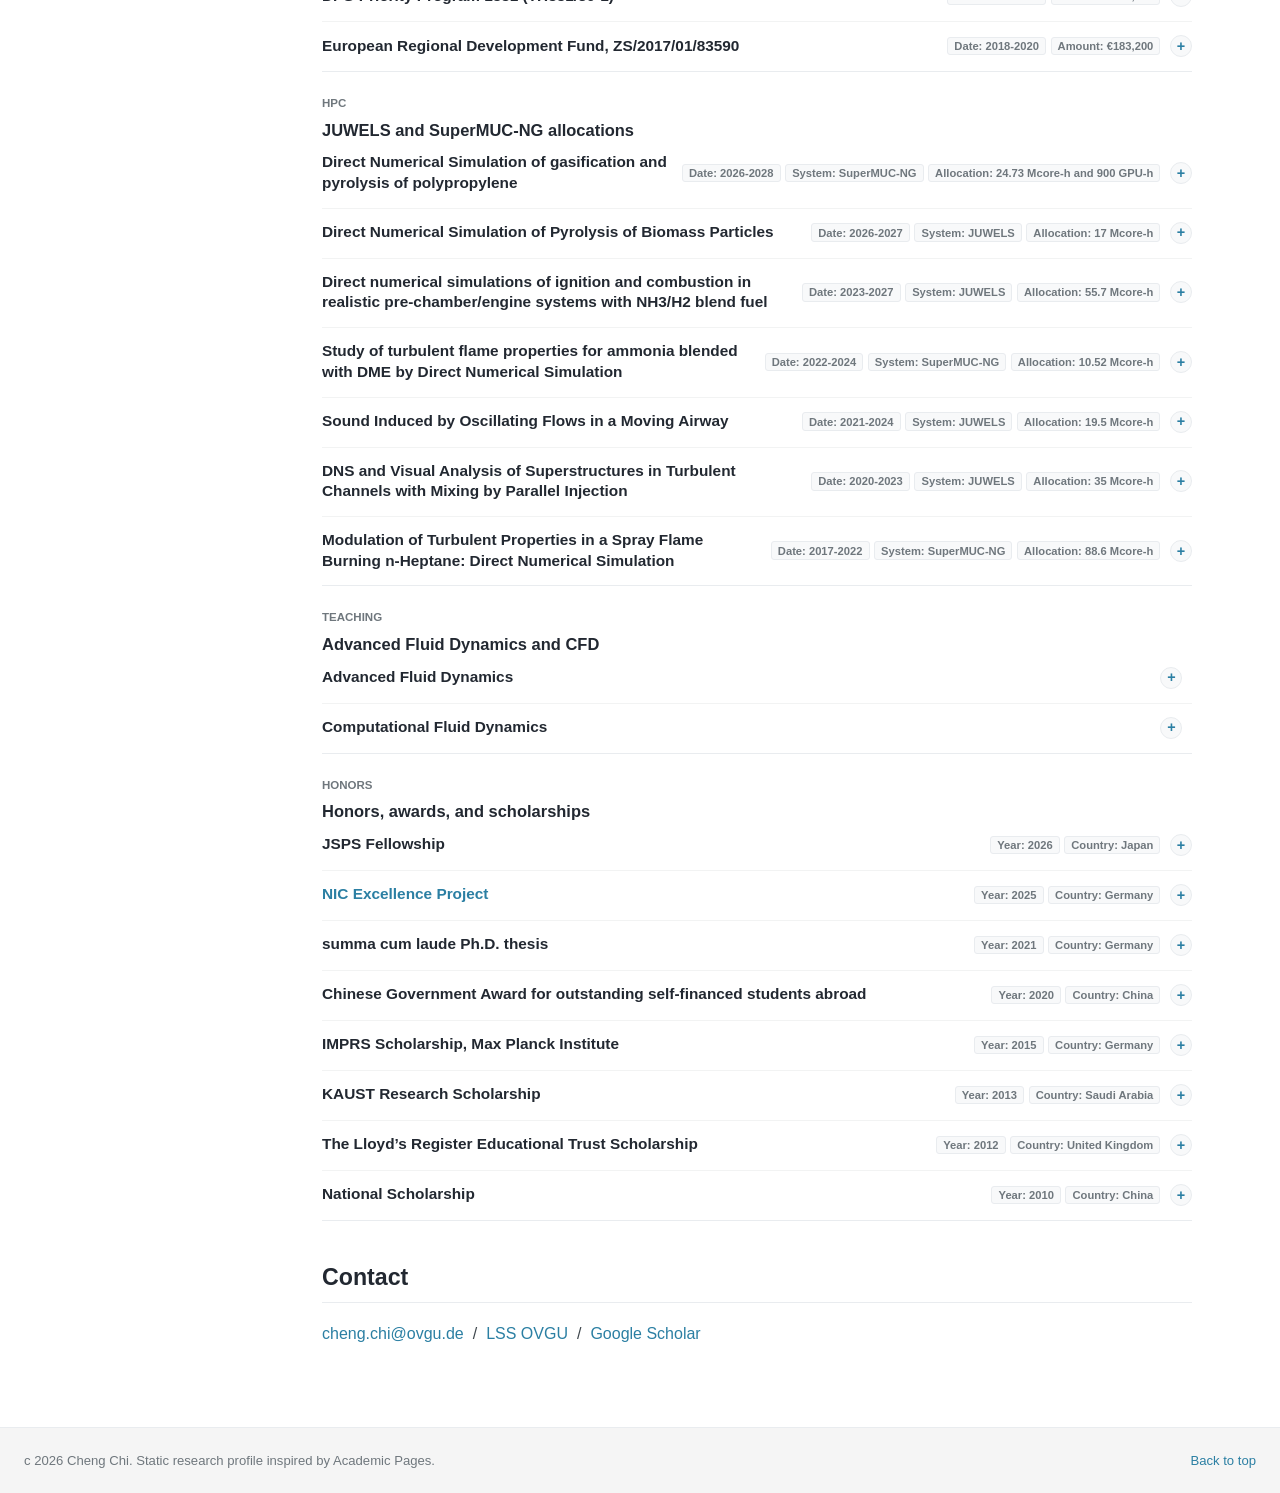
==== commit 9371529a: "Add cropped interphase vorticity video and update research experience" ====
--- a/index.html
+++ b/index.html
@@ -402,6 +402,20 @@
               <p class="taxonomy-card__label" id="research-experience-title">Research experience</p>
               <ol class="profile-timeline__list">
                 <li>
+                  <span class="profile-timeline__date">2021-present</span>
+                  <div class="profile-timeline__entry">
+                    <div class="profile-timeline__logos">
+                      <a class="profile-timeline__logo-link" href="https://www.ovgu.de/en/" target="_blank" rel="noopener noreferrer" aria-label="Otto von Guericke University Magdeburg website">
+                        <img class="profile-timeline__logo" src="assets/logo-ovgu.svg" alt="Otto von Guericke University Magdeburg logo" loading="lazy">
+                      </a>
+                    </div>
+                    <div>
+                      <h3>Group Leader</h3>
+                      <p>Otto von Guericke University Magdeburg, Germany.</p>
+                    </div>
+                  </div>
+                </li>
+                <li>
                   <span class="profile-timeline__date">2026</span>
                   <div class="profile-timeline__entry">
                     <div class="profile-timeline__logos">
@@ -410,7 +424,7 @@
                       </a>
                     </div>
                     <div>
-                      <h3>Visiting Professor</h3>
+                      <h3>Visiting Scholar</h3>
                       <p>Kyoto University, Japan. Host: Prof. Ryoichi Kurose.</p>
                     </div>
                   </div>
@@ -426,20 +440,6 @@
                     <div>
                       <h3>Visiting Research Scientist</h3>
                       <p>CERFACS, France. Host: Prof. Bénédicte Cuenot.</p>
-                    </div>
-                  </div>
-                </li>
-                <li>
-                  <span class="profile-timeline__date">2021-present</span>
-                  <div class="profile-timeline__entry">
-                    <div class="profile-timeline__logos">
-                      <a class="profile-timeline__logo-link" href="https://www.ovgu.de/en/" target="_blank" rel="noopener noreferrer" aria-label="Otto von Guericke University Magdeburg website">
-                        <img class="profile-timeline__logo" src="assets/logo-ovgu.svg" alt="Otto von Guericke University Magdeburg logo" loading="lazy">
-                      </a>
-                    </div>
-                    <div>
-                      <h3>Group Leader</h3>
-                      <p>Otto von Guericke University Magdeburg, Germany.</p>
                     </div>
                   </div>
                 </li>
@@ -659,6 +659,9 @@
                       <p><span>Small timescale:</span> particle size/shape evolution and fluid-solid thermal/species exchange.</p>
                     </div>
                   </div>
+                  <figure class="research-branch__media">
+                    <video src="assets/interphase-vorticity.mp4" poster="assets/interphase-vorticity-poster.jpg" autoplay muted loop playsinline controls preload="metadata" width="856" height="390" style="display:block;width:100%;height:auto" aria-label="Vorticity evolution around a shrinking particle and its wake"></video>
+                  </figure>
                   <details class="theme-papers" aria-label="Interphase heat/mass-transfer-induced non-equilibrium journal articles">
                     <summary class="theme-papers__summary">Journal articles <span>4</span></summary>
                     <div class="list__item"><article class="archive__item" data-paper-index="10"><p class="page__meta">2025</p><h5 class="archive__item-title">A generalized memory effect in fluid/flame dynamics due to unsteady events.</h5><p class="archive__item-excerpt"><em>Particuology</em>. <a class="paper-link" href="https://doi.org/10.1016/j.partic.2025.05.021" target="_blank" rel="noopener">Paper</a></p></article></div>
